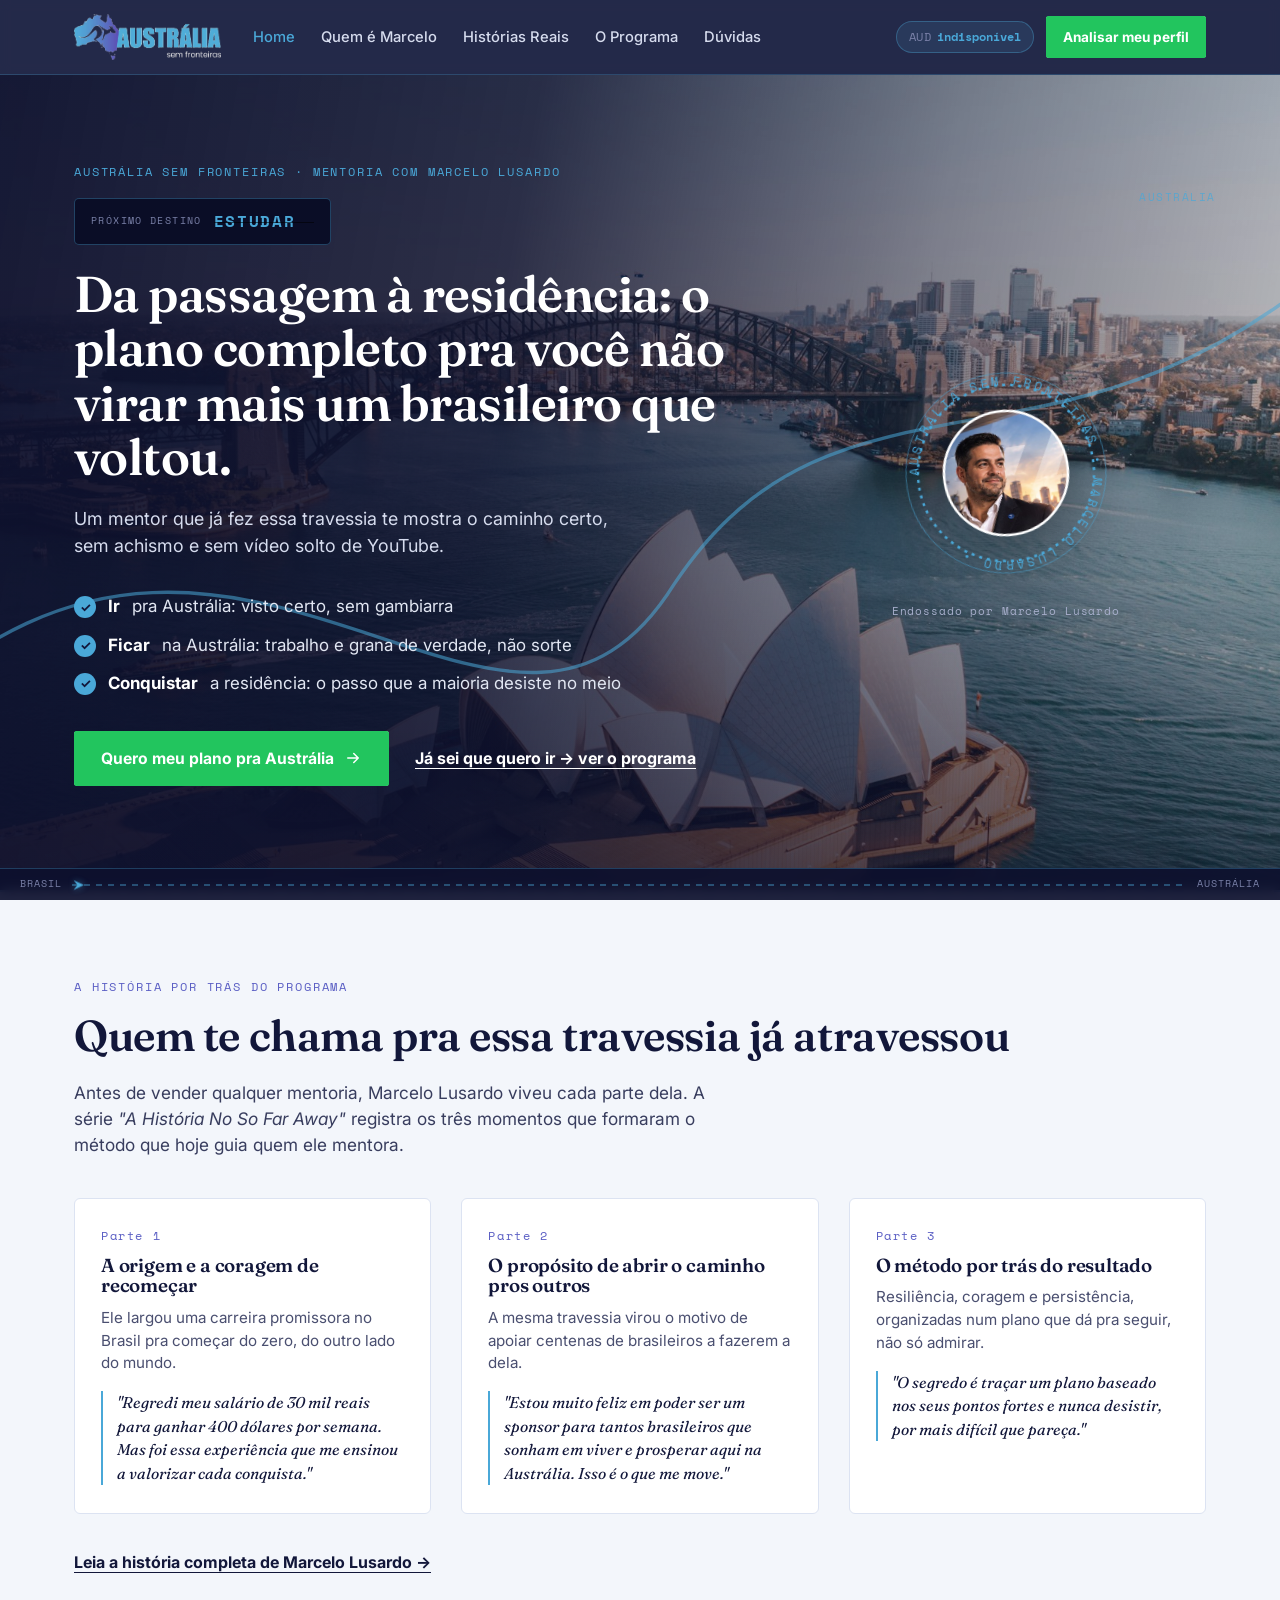
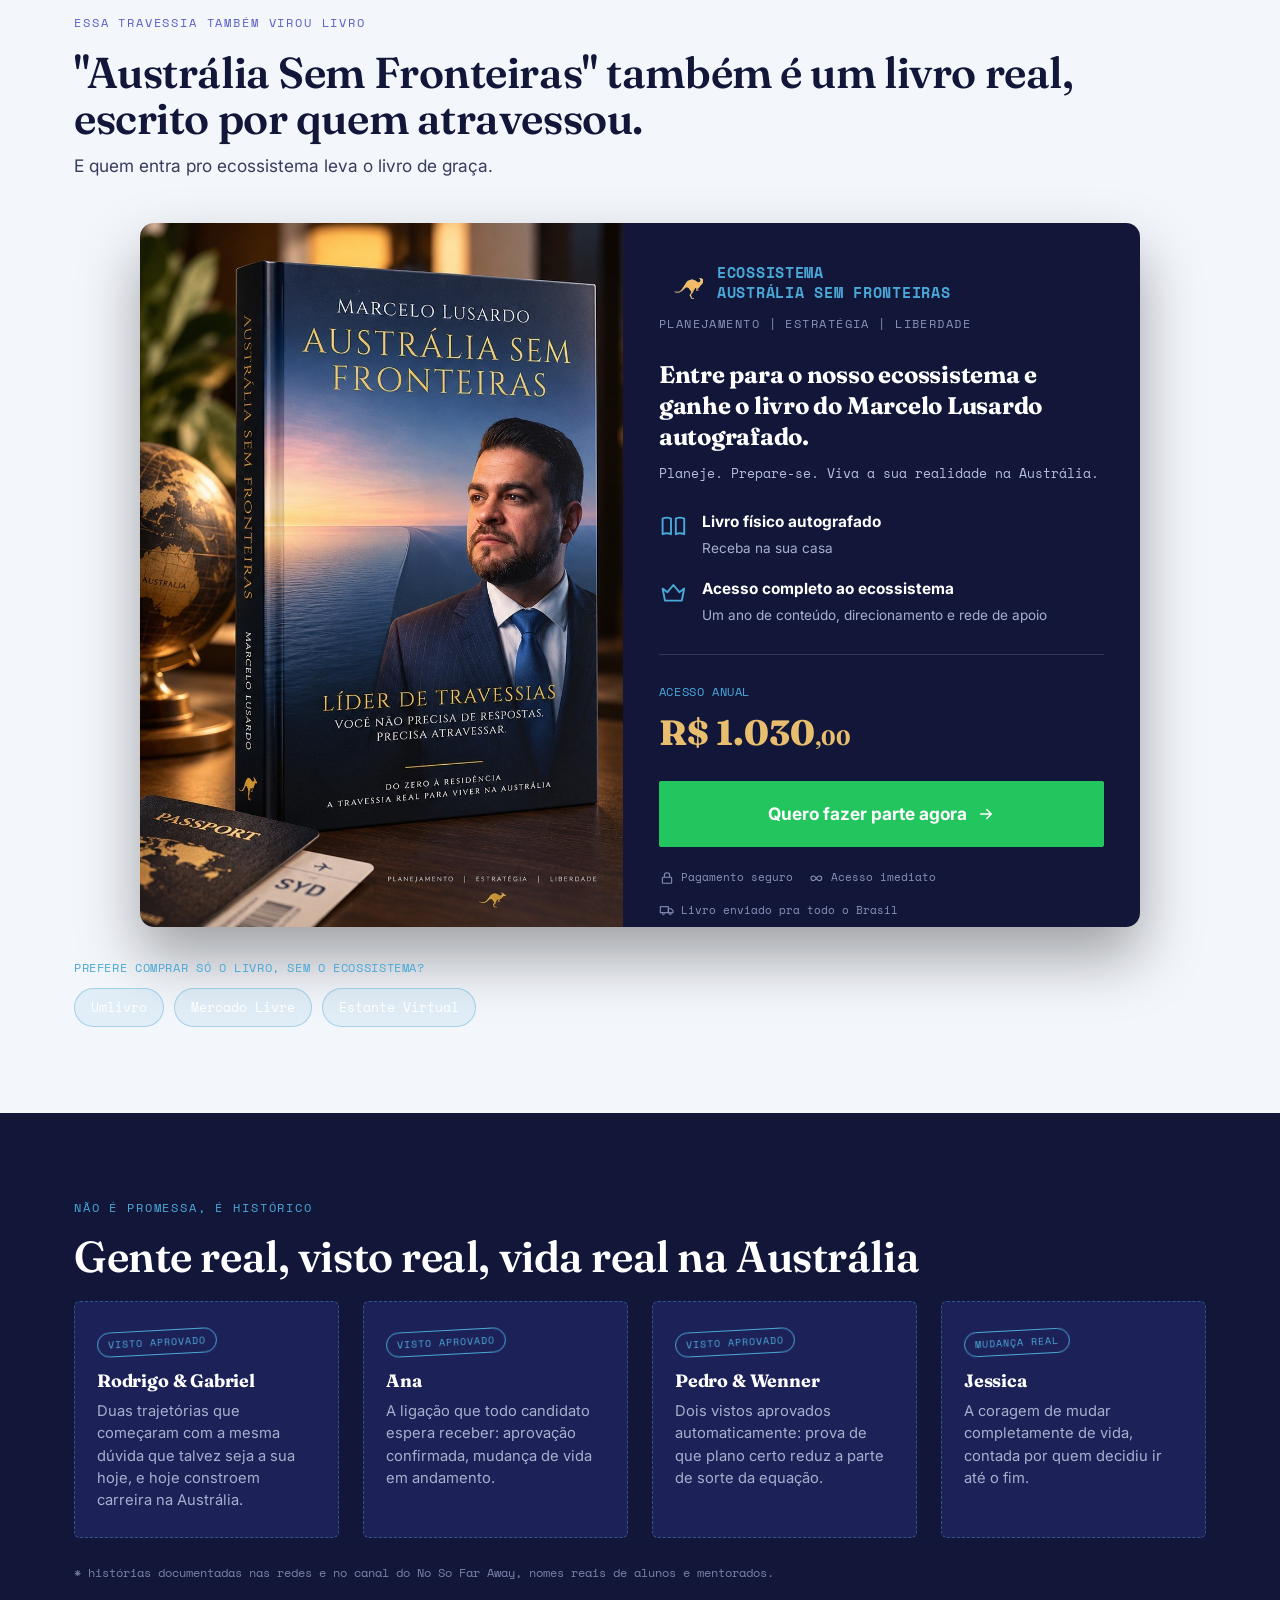
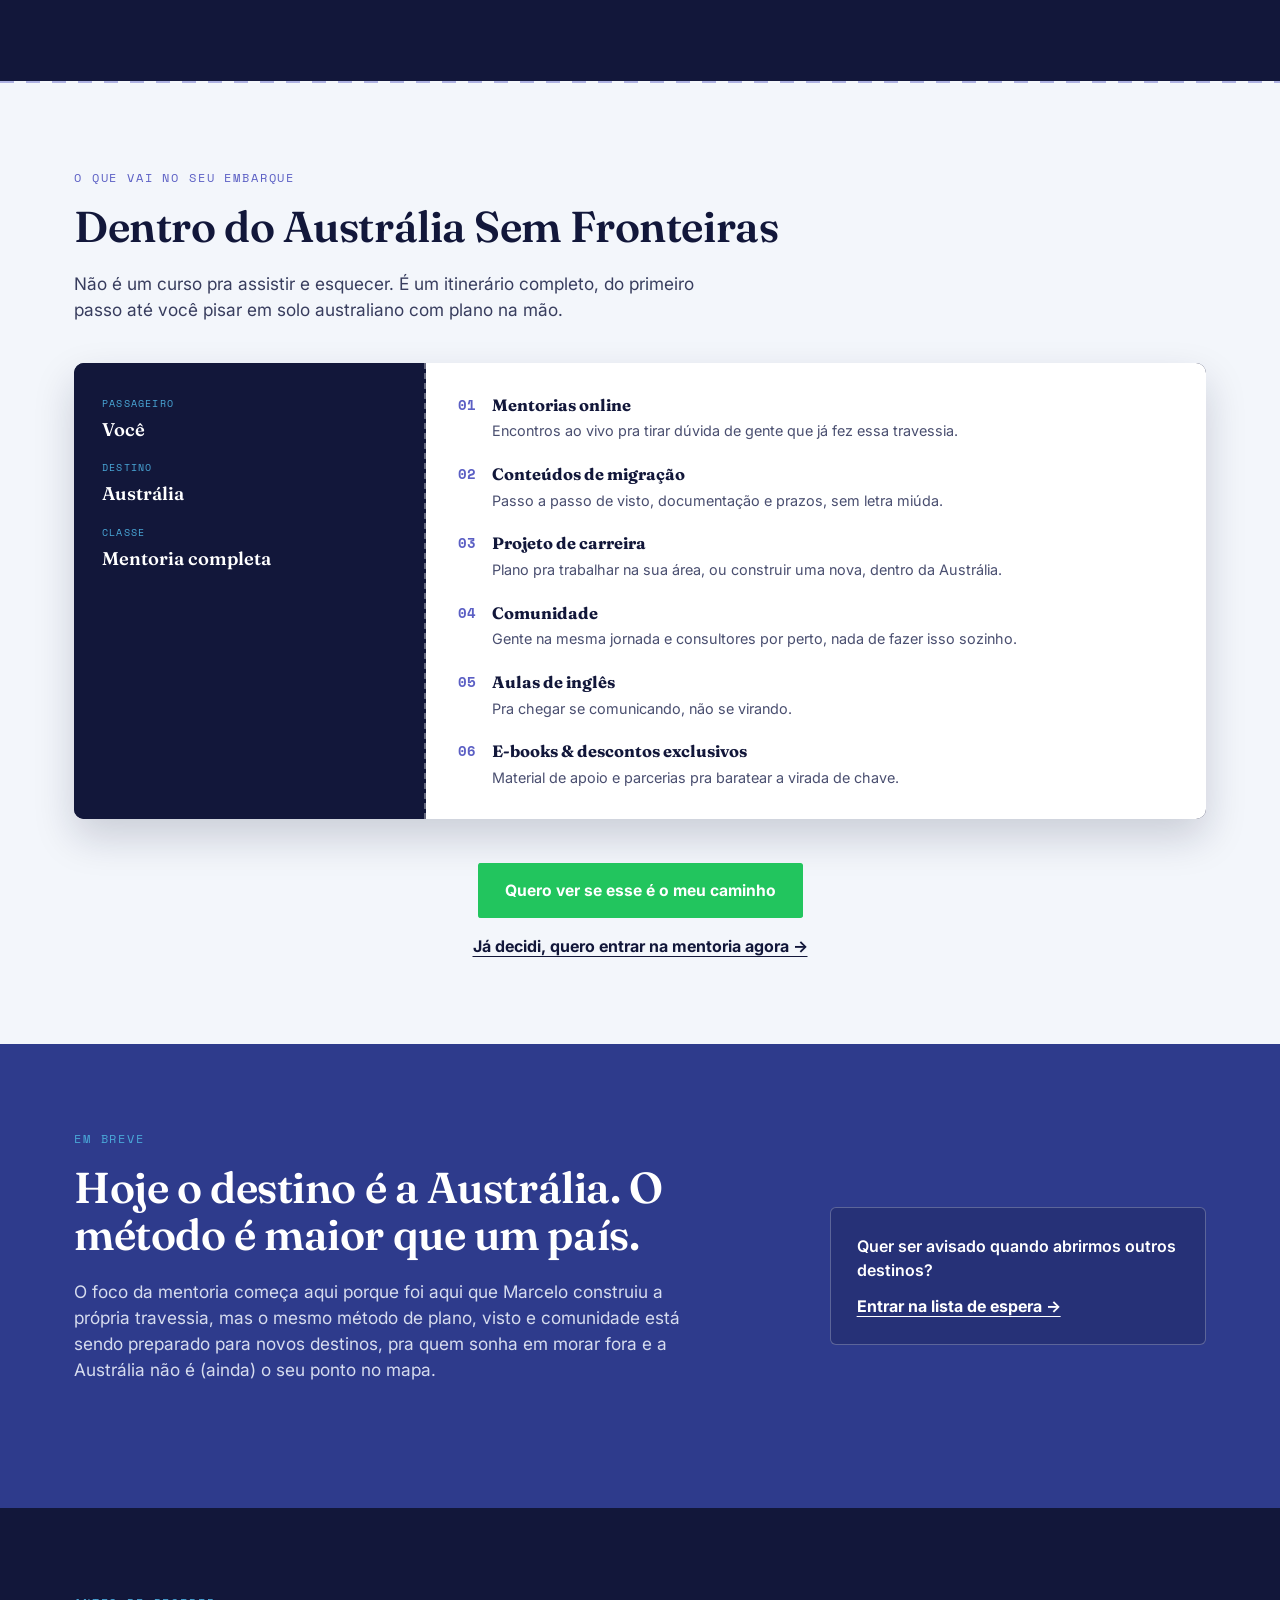
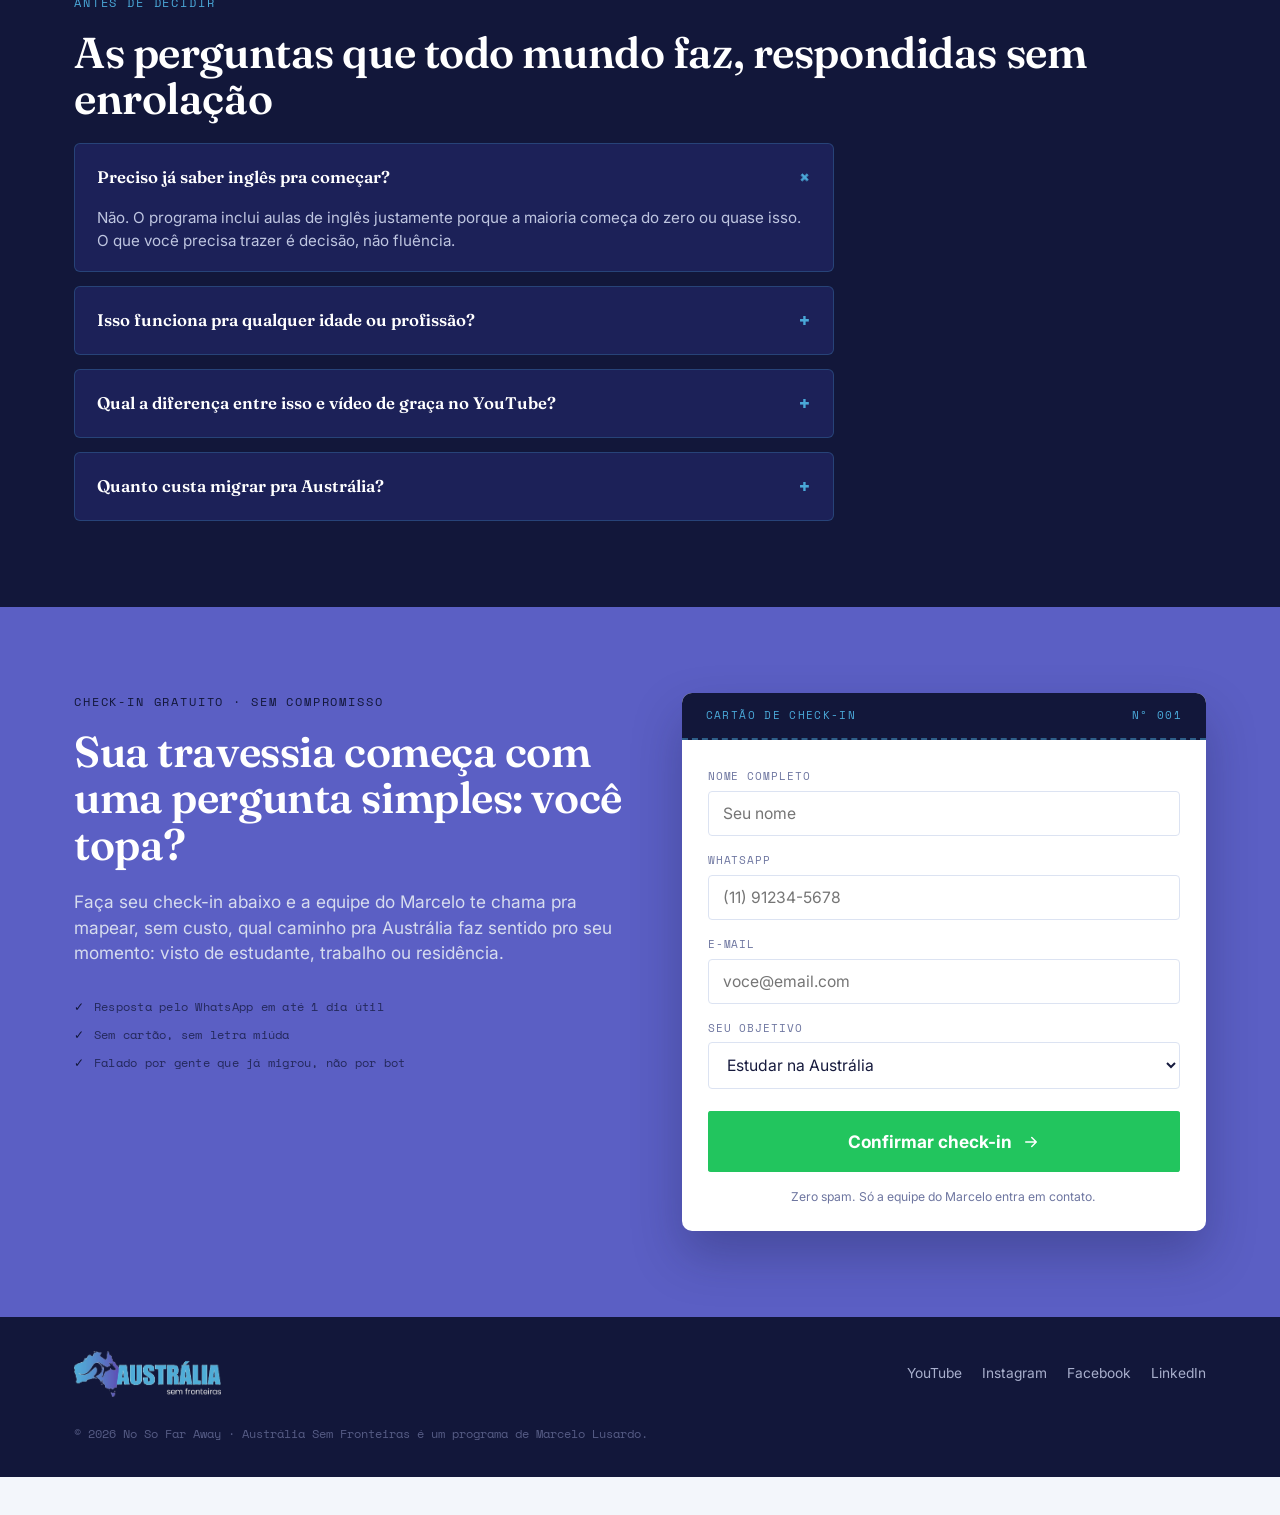
==== index.html @ 0a9800ff "Livro: mesmo card de oferta no site, preço em dourado nos dois - index.html: substitui o card compac" ====
<!DOCTYPE html>
<html lang="pt-BR">
<head>
<meta charset="UTF-8">
<meta name="viewport" content="width=device-width, initial-scale=1.0">
<title>Austrália Sem Fronteiras: Mentoria de Intercâmbio e Migração | No So Far Away</title>
<meta name="description" content="Marcelo Lusardo te leva da dúvida ao visto aprovado: mentoria, comunidade e plano real pra estudar, trabalhar e viver na Austrália.">
<link rel="preconnect" href="https://fonts.googleapis.com">
<link rel="preconnect" href="https://fonts.gstatic.com" crossorigin>
<link href="https://fonts.googleapis.com/css2?family=Fraunces:ital,opsz,wght@0,9..144,400;0,9..144,500;0,9..144,600;0,9..144,700;1,9..144,500&family=Inter:wght@400;500;600;700;800&family=Space+Mono:wght@400;700&display=swap" rel="stylesheet">
<link rel="stylesheet" href="assets/css/style.css">
</head>
<body>

<!-- Sprite de ícones (linha, desenhados em código) usados na dobra do
     livro — mesmos símbolos definidos na LP. -->
<svg style="display:none" aria-hidden="true">
  <defs>
    <symbol id="ic-book" viewBox="0 0 24 24">
      <path d="M3 5.5c2.2-1 5-1 7 0v13c-2-1-4.8-1-7 0z" fill="none" stroke="currentColor" stroke-width="1.6" stroke-linejoin="round"/>
      <path d="M21 5.5c-2.2-1-5-1-7 0v13c2-1 4.8-1 7 0z" fill="none" stroke="currentColor" stroke-width="1.6" stroke-linejoin="round"/>
    </symbol>
    <symbol id="ic-crown" viewBox="0 0 24 24">
      <path d="M3 8l4 3 5-6 5 6 4-3-2 10H5z" fill="none" stroke="currentColor" stroke-width="1.6" stroke-linejoin="round"/>
    </symbol>
    <symbol id="ic-lock" viewBox="0 0 24 24">
      <rect x="5" y="11" width="14" height="9" rx="1.5" fill="none" stroke="currentColor" stroke-width="1.6"/>
      <path d="M8 11V8a4 4 0 0 1 8 0v3" fill="none" stroke="currentColor" stroke-width="1.6"/>
    </symbol>
    <symbol id="ic-infinity" viewBox="0 0 24 24">
      <path d="M6.5 9a3.5 3.5 0 1 0 0 7c1.6 0 2.6-1 3.6-2.4l1.8-2.2c1-1.4 2-2.4 3.6-2.4a3.5 3.5 0 1 1 0 7c-1.6 0-2.6-1-3.6-2.4l-1.8-2.2C9.1 10 8.1 9 6.5 9z" fill="none" stroke="currentColor" stroke-width="1.6" stroke-linecap="round" stroke-linejoin="round"/>
    </symbol>
    <symbol id="ic-truck" viewBox="0 0 24 24">
      <rect x="2" y="7" width="12" height="9" fill="none" stroke="currentColor" stroke-width="1.6"/>
      <path d="M14 10h4l3 3v3h-7z" fill="none" stroke="currentColor" stroke-width="1.6" stroke-linejoin="round"/>
      <circle cx="6.5" cy="17.5" r="1.6" fill="none" stroke="currentColor" stroke-width="1.4"/>
      <circle cx="17" cy="17.5" r="1.6" fill="none" stroke="currentColor" stroke-width="1.4"/>
    </symbol>
  </defs>
</svg>

<!-- ======================= HEADER ======================= -->
<header class="site-header" id="site-header">
  <div class="wrap header-inner">
    <a href="#top" class="brand">
      <img src="assets/img/logo-australia-sem-fronteiras.png" alt="Austrália Sem Fronteiras" class="brand-logo">
    </a>

    <nav class="main-nav" id="main-nav" aria-label="Navegação principal">
      <a href="index.html" aria-current="page">Home</a>
      <a href="marcelo-lusardo.html">Quem é Marcelo</a>
      <a href="#provas">Histórias Reais</a>
      <a href="#programa">O Programa</a>
      <a href="#duvidas">Dúvidas</a>
    </nav>

    <div class="header-actions">
      <span class="fx-badge">
        <span class="fx-badge__label">AUD</span>
        <strong data-fx-value>—</strong>
      </span>

      <a href="#analise" class="btn btn-ticket btn-small header-cta">
        <span>Analisar meu perfil</span>
      </a>
    </div>

    <button class="nav-toggle" id="nav-toggle" aria-expanded="false" aria-controls="main-nav" aria-label="Abrir menu">
      <span></span><span></span><span></span>
    </button>
  </div>
</header>

<main id="top">

<!-- ======================= HERO ======================= -->
<section class="hero">
  <div class="hero-flightpath" aria-hidden="true">
    <svg viewBox="0 0 1000 480" preserveAspectRatio="xMidYMax slice">
      <path id="flight-route" d="M60,380 C 260,180 420,460 520,300 C 620,150 760,260 930,90"
            fill="none" stroke="#4AA8D8" stroke-width="2" stroke-dasharray="6 10" opacity=".55"/>
      <circle cx="60" cy="380" r="4.5" fill="#4AA8D8"/>
      <circle cx="930" cy="90" r="4.5" fill="#4AA8D8"/>
      <g id="hero-plane" transform="translate(60,380) rotate(-35)">
        <path d="M0,-7 L14,0 L0,7 L3,0 Z" fill="#FFFFFF"/>
      </g>
    </svg>
    <span class="route-label route-label--from">BRASIL</span>
    <span class="route-label route-label--to">AUSTRÁLIA</span>
  </div>

  <div class="wrap hero-grid">
    <div class="hero-copy">
      <p class="eyebrow">Austrália Sem Fronteiras · mentoria com Marcelo Lusardo</p>

      <div class="board" aria-hidden="true">
        <span class="board__label">PRÓXIMO DESTINO</span>
        <span class="board__word-wrap"><span class="board__word" id="board-word">ESTUDAR</span></span>
      </div>

      <h1 class="hero-title">
        Da passagem à residência: o plano completo pra você não virar mais um brasileiro que voltou.
      </h1>
      <p class="hero-sub">
        Um mentor que já fez essa travessia te mostra o caminho certo, sem achismo e sem vídeo solto de YouTube.
      </p>

      <ul class="promise-list">
        <li><span class="promise-check">✓</span><strong>Ir</strong> pra Austrália: visto certo, sem gambiarra</li>
        <li><span class="promise-check">✓</span><strong>Ficar</strong> na Austrália: trabalho e grana de verdade, não sorte</li>
        <li><span class="promise-check">✓</span><strong>Conquistar</strong> a residência: o passo que a maioria desiste no meio</li>
      </ul>

      <div class="hero-actions">
        <a href="#analise" class="btn btn-ticket">
          <span>Quero meu plano pra Austrália</span>
          <svg viewBox="0 0 24 24" width="18" height="18" aria-hidden="true"><path d="M5 12h14M13 6l6 6-6 6" fill="none" stroke="currentColor" stroke-width="2" stroke-linecap="round" stroke-linejoin="round"/></svg>
        </a>
        <a href="#programa" class="link-inline">Já sei que quero ir → ver o programa</a>
      </div>
    </div>

    <figure class="hero-stamp" aria-hidden="true">
      <svg viewBox="0 0 220 220" width="220" height="220">
        <defs>
          <path id="stampCirclePath" d="M110,110 m-88,0 a88,88 0 1,1 176,0 a88,88 0 1,1 -176,0"/>
          <clipPath id="marceloClip"><circle cx="110" cy="110" r="62"/></clipPath>
        </defs>
        <circle cx="110" cy="110" r="100" fill="none" stroke="#4AA8D8" stroke-width="1" opacity=".5"/>
        <circle cx="110" cy="110" r="88" fill="none" stroke="#4AA8D8" stroke-width="2.5" stroke-dasharray="3 5"/>
        <text font-family="'Space Mono', monospace" font-size="12.4" letter-spacing="3.5" fill="#4AA8D8">
          <textPath href="#stampCirclePath" startOffset="2%">AUSTRÁLIA SEM FRONTEIRAS • MARCELO LUSARDO •</textPath>
        </text>
        <image href="assets/img/marcelo-sydney-seal.jpg" x="48" y="48" width="124" height="124"
               clip-path="url(#marceloClip)" preserveAspectRatio="xMidYMid slice"/>
        <circle cx="110" cy="110" r="62" fill="none" stroke="#FFFFFF" stroke-width="2.5"/>
      </svg>
      <figcaption class="hero-stamp__caption">Endossado por Marcelo Lusardo</figcaption>
    </figure>
  </div>
</section>

<!-- ticket divider -->
<div class="ticket-divider" aria-hidden="true"><span></span><span></span><span></span><span></span><span></span><span></span><span></span><span></span><span></span><span></span><span></span><span></span><span></span><span></span><span></span><span></span><span></span><span></span></div>

<!-- ======================= ORIGEM / AUTORIDADE ======================= -->
<section class="section section--paper" id="origem">
  <div class="wrap">
    <p class="eyebrow eyebrow--dark">A história por trás do programa</p>
    <h2 class="section-title">Quem te chama pra essa travessia já atravessou</h2>
    <p class="section-lead">Antes de vender qualquer mentoria, Marcelo Lusardo viveu cada parte dela. A série <cite>"A História No So Far Away"</cite> registra os três momentos que formaram o método que hoje guia quem ele mentora.</p>

    <div class="origin-grid">
      <article class="origin-card">
        <span class="origin-num">Parte 1</span>
        <h3>A origem e a coragem de recomeçar</h3>
        <p>Ele largou uma carreira promissora no Brasil pra começar do zero, do outro lado do mundo.</p>
        <blockquote>"Regredi meu salário de 30 mil reais para ganhar 400 dólares por semana. Mas foi essa experiência que me ensinou a valorizar cada conquista."</blockquote>
      </article>
      <article class="origin-card">
        <span class="origin-num">Parte 2</span>
        <h3>O propósito de abrir o caminho pros outros</h3>
        <p>A mesma travessia virou o motivo de apoiar centenas de brasileiros a fazerem a dela.</p>
        <blockquote>"Estou muito feliz em poder ser um sponsor para tantos brasileiros que sonham em viver e prosperar aqui na Austrália. Isso é o que me move."</blockquote>
      </article>
      <article class="origin-card">
        <span class="origin-num">Parte 3</span>
        <h3>O método por trás do resultado</h3>
        <p>Resiliência, coragem e persistência, organizadas num plano que dá pra seguir, não só admirar.</p>
        <blockquote>"O segredo é traçar um plano baseado nos seus pontos fortes e nunca desistir, por mais difícil que pareça."</blockquote>
      </article>
    </div>

    <p class="origin-more"><a href="marcelo-lusardo.html" class="link-inline">Leia a história completa de Marcelo Lusardo →</a></p>

    <!-- NOTA: recriado em HTML/CSS real (era um banner-imagem inteiro
         antes) — texto estático em imagem não é lido/indexado pelo
         Google, e a imagem também não era de fato responsive. Mesmo
         card de oferta usado na LP (dizeres, preço e botões idênticos
         à arte de referência), reaproveitando os componentes .lp-book-*
         compartilhados em style.css. -->
    <p class="eyebrow eyebrow--dark origin-book-eyebrow">Essa travessia também virou livro</p>
    <h3 class="section-title origin-book-title">"Austrália Sem Fronteiras" também é um livro real, escrito por quem atravessou.</h3>
    <p class="section-lead origin-book-lead">E quem entra pro ecossistema leva o livro de graça.</p>

    <div class="lp-book-offer">
      <figure class="lp-book-offer__photo">
        <img src="assets/img/livro-foto.jpg" alt="Livro Austrália Sem Fronteiras: Do Zero à Residência, de Marcelo Lusardo, ao lado de globo e passaporte">
      </figure>
      <div class="lp-book-offer__panel">
        <div class="lp-book-offer__brand">
          <img src="assets/img/kangaroo-icon.png" alt="" class="lp-book-offer__brand-icon">
          <span>Ecossistema<br>Austrália Sem Fronteiras</span>
        </div>
        <p class="lp-book-offer__tagline">Planejamento | Estratégia | Liberdade</p>
        <h3 class="lp-book-offer__title">Entre para o nosso ecossistema e ganhe o livro do Marcelo Lusardo autografado.</h3>
        <p class="lp-book-offer__sub">Planeje. Prepare-se. Viva a sua realidade na Austrália.</p>

        <div class="lp-book-offer__features">
          <div>
            <svg class="lp-icon" aria-hidden="true"><use href="#ic-book"/></svg>
            <div><strong>Livro físico autografado</strong><span>Receba na sua casa</span></div>
          </div>
          <div>
            <svg class="lp-icon" aria-hidden="true"><use href="#ic-crown"/></svg>
            <div><strong>Acesso completo ao ecossistema</strong><span>Um ano de conteúdo, direcionamento e rede de apoio</span></div>
          </div>
        </div>

        <p class="lp-book-offer__price-label">Acesso anual</p>
        <p class="lp-book-offer__price">R$ 1.030<span>,00</span></p>

        <a href="https://pay.hotmart.com/Y94773826I?checkoutMode=10&amp;bid=1777007463025" class="btn btn-ticket btn-large" target="_blank" rel="noopener">
          <span>Quero fazer parte agora</span>
          <svg viewBox="0 0 24 24" width="18" height="18" aria-hidden="true"><path d="M5 12h14M13 6l6 6-6 6" fill="none" stroke="currentColor" stroke-width="2" stroke-linecap="round" stroke-linejoin="round"/></svg>
        </a>

        <div class="lp-book-offer__trust">
          <span><svg class="lp-icon" aria-hidden="true"><use href="#ic-lock"/></svg>Pagamento seguro</span>
          <span><svg class="lp-icon" aria-hidden="true"><use href="#ic-infinity"/></svg>Acesso imediato</span>
          <span><svg class="lp-icon" aria-hidden="true"><use href="#ic-truck"/></svg>Livro enviado pra todo o Brasil</span>
        </div>
      </div>
    </div>

    <p class="lp-book-cta-label origin-book-cta-label">Prefere comprar só o livro, sem o ecossistema?</p>
    <div class="lp-book-links origin-book-links">
      <a href="https://loja.umlivro.com.br/australia-sem-fronteiras--do-zero-a-residencia---a-travessia-real-para-viver-na-australia-8503483/p" class="lp-book-link" target="_blank" rel="noopener">Umlivro</a>
      <a href="https://www.mercadolivre.com.br/australia-sem-fronteiras-do-zero-a-residencia--a-travessia-real-para-viver-na-australia/up/MLBU4930825072" class="lp-book-link" target="_blank" rel="noopener">Mercado Livre</a>
      <a href="https://www.estantevirtual.com.br/livro/australia-sem-fronteiras-do-zero-a-residencia-a-travessia-real-para-viver-na-australia-S7U-2175-000" class="lp-book-link" target="_blank" rel="noopener">Estante Virtual</a>
    </div>
  </div>
</section>

<!-- ======================= PROVAS / HISTÓRIAS REAIS ======================= -->
<section class="section section--ink" id="provas">
  <div class="wrap">
    <p class="eyebrow">Não é promessa, é histórico</p>
    <h2 class="section-title section-title--light">Gente real, visto real, vida real na Austrália</h2>

    <div class="stamp-grid">
      <article class="stamp-card">
        <span class="stamp-tag">VISTO APROVADO</span>
        <h3>Rodrigo &amp; Gabriel</h3>
        <p>Duas trajetórias que começaram com a mesma dúvida que talvez seja a sua hoje, e hoje constroem carreira na Austrália.</p>
      </article>
      <article class="stamp-card">
        <span class="stamp-tag">VISTO APROVADO</span>
        <h3>Ana</h3>
        <p>A ligação que todo candidato espera receber: aprovação confirmada, mudança de vida em andamento.</p>
      </article>
      <article class="stamp-card">
        <span class="stamp-tag">VISTO APROVADO</span>
        <h3>Pedro &amp; Wenner</h3>
        <p>Dois vistos aprovados automaticamente: prova de que plano certo reduz a parte de sorte da equação.</p>
      </article>
      <article class="stamp-card">
        <span class="stamp-tag">MUDANÇA REAL</span>
        <h3>Jessica</h3>
        <p>A coragem de mudar completamente de vida, contada por quem decidiu ir até o fim.</p>
      </article>
    </div>
    <p class="stamp-note">* histórias documentadas nas redes e no canal do No So Far Away, nomes reais de alunos e mentorados.</p>
  </div>
</section>

<!-- ticket divider -->
<div class="ticket-divider ticket-divider--paper" aria-hidden="true"><span></span><span></span><span></span><span></span><span></span><span></span><span></span><span></span><span></span><span></span><span></span><span></span><span></span><span></span><span></span><span></span><span></span><span></span></div>

<!-- ======================= PROGRAMA (itinerário) ======================= -->
<section class="section section--paper" id="programa">
  <div class="wrap">
    <p class="eyebrow eyebrow--dark">O que vai no seu embarque</p>
    <h2 class="section-title">Dentro do Austrália Sem Fronteiras</h2>
    <p class="section-lead">Não é um curso pra assistir e esquecer. É um itinerário completo, do primeiro passo até você pisar em solo australiano com plano na mão.</p>

    <div class="boarding-pass">
      <div class="boarding-pass__stub">
        <span class="bp-label">PASSAGEIRO</span>
        <strong class="bp-value">Você</strong>
        <span class="bp-label">DESTINO</span>
        <strong class="bp-value">Austrália</strong>
        <span class="bp-label">CLASSE</span>
        <strong class="bp-value">Mentoria completa</strong>
      </div>
      <div class="boarding-pass__perf" aria-hidden="true"></div>
      <ul class="boarding-pass__items">
        <li><span class="bp-code">01</span><div><strong>Mentorias online</strong><p>Encontros ao vivo pra tirar dúvida de gente que já fez essa travessia.</p></div></li>
        <li><span class="bp-code">02</span><div><strong>Conteúdos de migração</strong><p>Passo a passo de visto, documentação e prazos, sem letra miúda.</p></div></li>
        <li><span class="bp-code">03</span><div><strong>Projeto de carreira</strong><p>Plano pra trabalhar na sua área, ou construir uma nova, dentro da Austrália.</p></div></li>
        <li><span class="bp-code">04</span><div><strong>Comunidade</strong><p>Gente na mesma jornada e consultores por perto, nada de fazer isso sozinho.</p></div></li>
        <li><span class="bp-code">05</span><div><strong>Aulas de inglês</strong><p>Pra chegar se comunicando, não se virando.</p></div></li>
        <li><span class="bp-code">06</span><div><strong>E-books &amp; descontos exclusivos</strong><p>Material de apoio e parcerias pra baratear a virada de chave.</p></div></li>
      </ul>
    </div>

    <div class="programa-cta">
      <a href="#analise" class="btn btn-ticket">
        <span>Quero ver se esse é o meu caminho</span>
      </a>
      <a href="https://pay.hotmart.com/Y94773826I?checkoutMode=10&amp;bid=1777007463025" class="link-inline" target="_blank" rel="noopener">Já decidi, quero entrar na mentoria agora →</a>
    </div>
  </div>
</section>

<!-- ======================= ALÉM DA AUSTRÁLIA ======================= -->
<section class="section section--eucalyptus">
  <div class="wrap beyond-grid">
    <div>
      <p class="eyebrow">Em breve</p>
      <h2 class="section-title section-title--light">Hoje o destino é a Austrália. O método é maior que um país.</h2>
      <p class="section-lead section-lead--light">O foco da mentoria começa aqui porque foi aqui que Marcelo construiu a própria travessia, mas o mesmo método de plano, visto e comunidade está sendo preparado para novos destinos, pra quem sonha em morar fora e a Austrália não é (ainda) o seu ponto no mapa.</p>
    </div>
    <div class="beyond-note">
      <p>Quer ser avisado quando abrirmos outros destinos?</p>
      <a href="#analise" class="link-inline link-inline--light">Entrar na lista de espera →</a>
    </div>
  </div>
</section>

<!-- ======================= FAQ ======================= -->
<section class="section section--ink" id="duvidas">
  <div class="wrap">
    <p class="eyebrow">Antes de decidir</p>
    <h2 class="section-title section-title--light">As perguntas que todo mundo faz, respondidas sem enrolação</h2>

    <div class="faq-list">
      <details class="faq-item" open>
        <summary>Preciso já saber inglês pra começar?</summary>
        <p>Não. O programa inclui aulas de inglês justamente porque a maioria começa do zero ou quase isso. O que você precisa trazer é decisão, não fluência.</p>
      </details>
      <details class="faq-item">
        <summary>Isso funciona pra qualquer idade ou profissão?</summary>
        <p>O caminho muda de pessoa pra pessoa. Por isso a mentoria começa com uma análise de perfil, não com uma fórmula genérica pra todo mundo.</p>
      </details>
      <details class="faq-item">
        <summary>Qual a diferença entre isso e vídeo de graça no YouTube?</summary>
        <p>Vídeo te dá informação solta. Aqui você tem plano, prazo, gente pra tirar dúvida ao vivo e uma comunidade que já está do outro lado. É a diferença entre saber que dá pra nadar e ter alguém do seu lado na travessia.</p>
      </details>
      <details class="faq-item">
        <summary>Quanto custa migrar pra Austrália?</summary>
        <p>Varia com o visto e o objetivo (estudo, trabalho ou residência). É exatamente isso que a análise de perfil gratuita mapeia pro seu caso, antes de qualquer decisão.</p>
      </details>
    </div>
  </div>
</section>

<!-- ======================= CTA FINAL ======================= -->
<!-- NOTA PRA MIGRAÇÃO WORDPRESS: formulário é só front-end nesta fase de protótipo
     (mostra estado de sucesso via JS, mas não envia dado nenhum de verdade).
     Precisa ser conectado a e-mail/CRM real na hora do tema WP, igual ao Hanaoka. -->
<section class="section section--rust" id="analise">
  <div class="wrap analise-grid">
    <div class="analise-copy">
      <p class="eyebrow eyebrow--onrust">Check-in gratuito · sem compromisso</p>
      <h2 class="section-title section-title--light">Sua travessia começa com uma pergunta simples: você topa?</h2>
      <p class="section-lead section-lead--light">Faça seu check-in abaixo e a equipe do Marcelo te chama pra mapear, sem custo, qual caminho pra Austrália faz sentido pro seu momento: visto de estudante, trabalho ou residência.</p>
      <ul class="hero-trust hero-trust--onrust">
        <li>Resposta pelo WhatsApp em até 1 dia útil</li>
        <li>Sem cartão, sem letra miúda</li>
        <li>Falado por gente que já migrou, não por bot</li>
      </ul>
    </div>

    <form class="checkin-card" id="lead-form" novalidate>
      <div class="checkin-card__header">
        <span>CARTÃO DE CHECK-IN</span>
        <span>Nº 001</span>
      </div>

      <div class="checkin-card__body">
        <label>Nome completo
          <input required name="nome" type="text" placeholder="Seu nome" autocomplete="name">
        </label>
        <label>WhatsApp
          <input required name="whatsapp" type="tel" placeholder="(11) 91234-5678" autocomplete="tel">
        </label>
        <label>E-mail
          <input required name="email" type="email" placeholder="voce@email.com" autocomplete="email">
        </label>
        <label>Seu objetivo
          <select name="objetivo">
            <option>Estudar na Austrália</option>
            <option>Trabalhar na Austrália</option>
            <option>Morar / residência permanente</option>
            <option>Ainda não sei, quero entender as opções</option>
          </select>
        </label>

        <button type="submit" class="btn btn-ticket btn-large checkin-submit">
          <span>Confirmar check-in</span>
          <svg viewBox="0 0 24 24" width="18" height="18" aria-hidden="true"><path d="M5 12h14M13 6l6 6-6 6" fill="none" stroke="currentColor" stroke-width="2" stroke-linecap="round" stroke-linejoin="round"/></svg>
        </button>
        <p class="checkin-note">Zero spam. Só a equipe do Marcelo entra em contato.</p>
      </div>

      <div class="checkin-card__success" hidden>
        <svg viewBox="0 0 48 48" width="44" height="44" aria-hidden="true"><circle cx="24" cy="24" r="22" fill="none" stroke="currentColor" stroke-width="2"/><path d="M14 24l7 7 13-14" fill="none" stroke="currentColor" stroke-width="2.5" stroke-linecap="round" stroke-linejoin="round"/></svg>
        <strong>Check-in confirmado!</strong>
        <p>Em breve alguém do time chama você no WhatsApp pra mapear sua travessia.</p>
      </div>
    </form>
  </div>
</section>

</main>

<!-- ======================= FOOTER ======================= -->
<footer class="site-footer">
  <div class="wrap footer-inner">
    <a href="#top" class="brand brand--footer">
      <img src="assets/img/logo-australia-sem-fronteiras.png" alt="Austrália Sem Fronteiras" class="brand-logo">
    </a>

    <nav class="footer-nav" aria-label="Redes sociais">
      <a href="https://www.youtube.com/@nsfa_br" target="_blank" rel="noopener">YouTube</a>
      <a href="http://instagram.com/nsfa_br" target="_blank" rel="noopener">Instagram</a>
      <a href="https://facebook.com/nsfabr" target="_blank" rel="noopener">Facebook</a>
      <a href="http://linkedin.com/company/nsfabr" target="_blank" rel="noopener">LinkedIn</a>
    </nav>

    <p class="footer-note">© <span id="year"></span> No So Far Away · Austrália Sem Fronteiras é um programa de Marcelo Lusardo.</p>
  </div>
</footer>

<!-- ======================= RASTREADOR DE VOO (scroll progress) ======================= -->
<div class="flight-tracker" aria-hidden="true">
  <span class="flight-tracker__label">BRASIL</span>
  <div class="flight-tracker__track">
    <div class="flight-tracker__plane" id="flight-tracker-plane">
      <svg viewBox="0 0 24 24" width="13" height="13"><path d="M2 12l19-9-7 9 7 9z" fill="currentColor"/></svg>
    </div>
  </div>
  <span class="flight-tracker__label">AUSTRÁLIA</span>
</div>

<script src="assets/js/main.js"></script>
</body>
</html>
---- assets/css/style.css ----
/* =============================================================
   No So Far Away — Austrália Sem Fronteiras
   Design language: "documento de viagem" — passaporte / carimbo
   de visto / cartão de embarque — na identidade oficial do logo
   Austrália Sem Fronteiras (azul -> índigo, extraída pixel a pixel
   de assets/img/logo-australia-sem-fronteiras.png).
   Nomes de variável antigos (--gold/--rust/--eucalyptus) foram
   mantidos por baixo do capô só onde a troca de nome não valia o
   risco; o que importa é o valor: tudo hoje vive na família
   azul/índigo do logo, sem cor fora dela.
   ============================================================= */

:root{
  --ink:        #12173A;
  --ink-soft:   #1C2158;
  --paper:      #F3F6FB;
  --paper-dim:  #E3EAF6;
  --rust:       #5B5FC4;
  --rust-dark:  #484CA6;
  --gold:       #4AA8D8;
  --eucalyptus: #2E3B8C;
  --cream:      #FFFFFF;
  --ink-text:   #171B3E;
  --cta-green:      #22C55E;
  --cta-green-dark: #16A34A;

  --font-display: 'Fraunces', Georgia, serif;
  --font-body: 'Inter', -apple-system, BlinkMacSystemFont, sans-serif;
  --font-mono: 'Space Mono', 'Courier New', monospace;

  --wrap: 1180px;
  --radius: 6px;
}

*,*::before,*::after{ box-sizing:border-box; }
html{ scroll-behavior:smooth; }
@media (prefers-reduced-motion: reduce){
  html{ scroll-behavior:auto; }
  *,*::before,*::after{ animation-duration:0.001ms !important; animation-iteration-count:1 !important; transition-duration:0.001ms !important; scroll-behavior:auto !important; }
}

body{
  margin:0;
  font-family:var(--font-body);
  color:var(--ink-text);
  background:var(--paper);
  -webkit-font-smoothing:antialiased;
  line-height:1.5;
  padding-bottom:38px; /* clears the fixed flight-tracker bar */
  cursor:url("data:image/svg+xml,%3Csvg%20xmlns%3D%22http%3A%2F%2Fwww.w3.org%2F2000%2Fsvg%22%20width%3D%2228%22%20height%3D%2228%22%20viewBox%3D%220%200%2024%2024%22%3E%3Cg%20transform%3D%22rotate(-20%2012%2012)%22%3E%3Cpath%20d%3D%22M2%2021L23%2012L2%203L2%2010L17%2012L2%2014Z%22%20fill%3D%22%234AA8D8%22%20stroke%3D%22%2312173A%22%20stroke-width%3D%221.2%22%20stroke-linejoin%3D%22round%22%2F%3E%3C%2Fg%3E%3C%2Fsvg%3E") 4 4, auto;
}

/* keep a normal pointer affordance on clickable controls */
a, button, .btn, summary, select, [role="button"], input[type="submit"]{
  cursor:pointer;
}

img{ max-width:100%; display:block; }
a{ color:inherit; }
.wrap{ max-width:var(--wrap); margin-inline:auto; padding-inline:24px; }

h1,h2,h3{ font-family:var(--font-display); margin:0; line-height:1.08; letter-spacing:-.01em; }

/* -------------------- eyebrow / labels -------------------- */
.eyebrow{
  font-family:var(--font-mono);
  font-size:.72rem;
  letter-spacing:.16em;
  text-transform:uppercase;
  color:var(--gold);
  margin:0 0 18px;
}
.eyebrow--dark{ color:var(--rust); }
.eyebrow--onrust{ color:var(--ink); }

.section-title{ font-size:clamp(1.9rem, 3.4vw, 2.7rem); font-weight:600; color:var(--ink); margin-bottom:20px; }
.section-title--light{ color:var(--cream); }
.section-lead{ font-size:1.08rem; max-width:640px; color:#383D5E; margin:0 0 40px; }
.section-lead--light{ color:#D6DCEE; }

/* -------------------- buttons / links -------------------- */
.btn{
  display:inline-flex; align-items:center; gap:10px;
  font-family:var(--font-body); font-weight:700; font-size:.98rem;
  padding:15px 26px; border-radius:3px; text-decoration:none;
  transition:transform .18s ease, box-shadow .18s ease;
  white-space:normal; text-align:center;
}
.btn-ticket{
  background:var(--cta-green); color:var(--cream);
  position:relative;
  border:1.5px dashed rgba(255,255,255,.55);
  outline: 6px solid var(--cta-green);
  outline-offset:-6px;
  animation: cta-pulse 2.2s ease-in-out infinite;
}
.btn-ticket:hover{ transform:translateY(-2px); box-shadow:0 10px 24px rgba(34,197,94,.45); background:var(--cta-green-dark); outline-color:var(--cta-green-dark); animation-play-state:paused; }
.btn-small{ padding:10px 16px; font-size:.85rem; }
.btn-large{ padding:19px 34px; font-size:1.08rem; }
.btn-outline{ background:transparent; color:var(--ink); border:1.5px solid var(--cta-green); }
.btn-outline:hover{ background:var(--cta-green); color:var(--cream); }

/* CTA attention pulse — glowing ring that breathes, paused on hover and under reduced motion (see global override above) */
@keyframes cta-pulse{
  0%, 100%{ box-shadow:0 0 0 0 rgba(34,197,94,.55); }
  50%{ box-shadow:0 0 0 10px rgba(34,197,94,0); }
}
.header-actions{ display:flex; align-items:center; gap:12px; margin-left:auto; }

.link-inline{ font-weight:700; text-decoration:underline; text-underline-offset:4px; color:var(--ink); }
.link-inline--light{ color:var(--cream); }

/* -------------------- header -------------------- */
.site-header{
  position:sticky; top:0; z-index:50;
  background:rgba(18,23,58,.92); backdrop-filter:blur(6px);
  border-bottom:1px solid rgba(74,168,216,.25);
}
.header-inner{ display:flex; align-items:center; gap:32px; padding-block:14px; color:var(--cream); }

.brand{ display:flex; align-items:center; text-decoration:none; color:var(--cream); }
.brand-logo{ height:46px; width:auto; display:block; }

.main-nav{ display:flex; gap:26px; font-size:.92rem; font-weight:500; }
.main-nav a{ text-decoration:none; color:#D6DCEE; transition:color .15s ease; }
.main-nav a:hover{ color:var(--gold); }
.main-nav a[aria-current="page"]{ color:var(--gold); }

.nav-toggle{ display:none; flex-direction:column; justify-content:center; gap:5px; width:34px; height:30px; background:none; border:0; cursor:pointer; margin-left:auto; }
.nav-toggle span{ display:block; height:2px; background:var(--cream); border-radius:2px; }

/* -------------------- fx badge (cotação AUD ao vivo, no header) -------------------- */
.fx-badge{
  display:inline-flex; align-items:center; gap:6px;
  background:rgba(74,168,216,.12); border:1px solid rgba(74,168,216,.35); border-radius:20px;
  padding:6px 12px; font-family:var(--font-mono); font-size:.74rem; white-space:nowrap;
}
.fx-badge__label{ color:#7A81A8; letter-spacing:.04em; }
.fx-badge strong{ color:var(--gold); font-weight:700; }

/* -------------------- hero -------------------- */
.hero{
  position:relative; overflow:hidden;
  background:
    linear-gradient(100deg, rgba(14,17,46,.96) 0%, rgba(14,17,46,.86) 38%, rgba(14,17,46,.5) 68%, rgba(14,17,46,.22) 100%),
    linear-gradient(0deg, rgba(14,17,46,.5), transparent 40%),
    url("../img/australia-hero.jpg") center 62% / cover no-repeat;
  padding-block:88px 70px;
  color:var(--cream);
}
.hero-flightpath{ position:absolute; inset:0; z-index:0; pointer-events:none; }
.hero-flightpath svg{ width:100%; height:100%; }
#flight-route{ stroke-dashoffset:1400; stroke-dasharray:1400; animation:drawRoute 2.6s ease-out .3s forwards; }
#hero-plane{ offset-path:path('M60,380 C 260,180 420,460 520,300 C 620,150 760,260 930,90'); animation:flyPlane 2.6s ease-out .3s forwards; opacity:0; }
@keyframes drawRoute{ to{ stroke-dashoffset:0; } }
@keyframes flyPlane{ 0%{ offset-distance:0%; opacity:1; } 96%{ opacity:1; } 100%{ offset-distance:100%; opacity:1; } }
.route-label{ position:absolute; font-family:var(--font-mono); font-size:.68rem; letter-spacing:.14em; color:var(--gold); opacity:.75; }
.route-label--from{ left:6%; bottom:16%; }
.route-label--to{ right:5%; top:14%; }

.hero-grid{ position:relative; z-index:1; display:grid; grid-template-columns:1.35fr .8fr; gap:56px; align-items:center; }
/* boarding board (split-flap) */
.board{
  display:inline-flex; align-items:center; gap:12px;
  background:#0A0D26; border:1px solid rgba(74,168,216,.35); border-radius:5px;
  padding:10px 16px; margin-bottom:22px; perspective:400px;
}
.board__label{ font-family:var(--font-mono); font-size:.62rem; letter-spacing:.14em; color:#7A81A8; white-space:nowrap; }
.board__word-wrap{ display:inline-block; min-width:10ch; overflow:hidden; }
.board__word{
  display:block; font-family:var(--font-mono); font-weight:700; font-size:1.02rem;
  letter-spacing:.1em; color:var(--gold); transform-origin:50% 50%; backface-visibility:hidden;
  position:relative;
}
.board__word::after{ content:''; position:absolute; left:-2px; right:-2px; top:50%; height:1px; background:rgba(0,0,0,.55); }
.board__word.is-flipping{ animation:boardFlip .5s ease; }
@keyframes boardFlip{
  0%{ transform:rotateX(0deg); opacity:1; }
  45%{ transform:rotateX(90deg); opacity:.2; }
  55%{ transform:rotateX(-90deg); opacity:.2; }
  100%{ transform:rotateX(0deg); opacity:1; }
}

.hero-title{ font-size:clamp(2.1rem, 4vw, 3.15rem); font-weight:600; margin-bottom:22px; }
.hero-title em{ font-style:italic; color:var(--gold); }
.hero-sub{ font-size:1.12rem; color:#D6DCEE; max-width:560px; margin-bottom:34px; }
.hero-sub strong{ color:var(--cream); }

.hero-actions{ display:flex; align-items:center; gap:26px; flex-wrap:wrap; margin-bottom:34px; }
.hero-actions .link-inline{ color:var(--cream); }

.hero-trust{ list-style:none; margin:0; padding:0; display:flex; flex-direction:column; gap:9px; font-family:var(--font-mono); font-size:.78rem; letter-spacing:.02em; color:#A8AFCC; }
.hero-trust li{ padding-left:20px; position:relative; }
.hero-trust li::before{ content:'✓'; position:absolute; left:0; color:var(--gold); }

.hero-stamp{ margin:0; justify-self:center; text-align:center; animation:stampIn .5s ease-out .9s backwards; }
@keyframes stampIn{ from{ opacity:0; transform:scale(1.3) rotate(-14deg);} to{ opacity:1; transform:scale(1) rotate(-9deg);} }
.hero-stamp svg{ transform:rotate(-9deg); filter:drop-shadow(0 14px 30px rgba(0,0,0,.35)); }
.hero-stamp__caption{ margin-top:14px; font-family:var(--font-mono); font-size:.68rem; letter-spacing:.08em; color:#A8AFCC; }

/* promise checklist */
.promise-list{ list-style:none; margin:0 0 34px; padding:0; display:flex; flex-direction:column; gap:13px; }
.promise-list li{ display:flex; align-items:flex-start; gap:12px; font-size:1.06rem; color:#E2E7F3; }
.promise-list strong{ color:var(--cream); }
.promise-check{ flex:none; width:22px; height:22px; border-radius:50%; background:var(--gold); color:var(--ink); font-size:.8rem; font-weight:700; display:flex; align-items:center; justify-content:center; margin-top:2px; }

/* -------------------- ticket divider -------------------- */
.ticket-divider{ height:2px; background-image:repeating-linear-gradient(90deg, rgba(74,168,216,.6) 0 14px, transparent 14px 26px); }
.ticket-divider--paper{ background-image:repeating-linear-gradient(90deg, rgba(91,95,196,.45) 0 14px, transparent 14px 26px); }
.ticket-divider span{ display:none; }

/* -------------------- sections -------------------- */
.section{ padding-block:86px; }
.section--paper{ background:var(--paper); }
.section--ink{ background:var(--ink); }
.section--eucalyptus{ background:var(--eucalyptus); }
.section--rust{ background:var(--rust); }

/* origem */
.origin-grid{ display:grid; grid-template-columns:repeat(3,1fr); gap:30px; }
.origin-card{ background:var(--cream); border:1px solid #DCE3F2; border-radius:var(--radius); padding:28px 26px; }
.origin-num{ font-family:var(--font-mono); font-size:.72rem; letter-spacing:.14em; color:var(--rust); display:block; margin-bottom:12px; }
.origin-card h3{ font-size:1.18rem; font-weight:600; color:var(--ink); margin-bottom:10px; }
.origin-card p{ color:#4A4F70; margin:0 0 16px; font-size:.95rem; }
.origin-card blockquote{ margin:0; padding-left:14px; border-left:2.5px solid var(--gold); font-family:var(--font-display); font-style:italic; color:var(--ink); font-size:.98rem; }
.origin-more{ margin:36px 0 0; }

/* padrão de acessibilidade: visível pra leitor de tela, invisível na tela */
.sr-only{
  position:absolute; width:1px; height:1px; padding:0; margin:-1px;
  overflow:hidden; clip:rect(0,0,0,0); white-space:nowrap; border:0;
}

/* livro (compartilhado entre index.html e a LP — por isso mora aqui,
   não no CSS da LP). Título, subtítulo, destaques, preço e botão
   seguem os dizeres exatos da arte de referência que o João mandou. */
.lp-book-meta{ font-family:var(--font-mono); font-size:.78rem; color:#8A90B8; margin:0 0 34px; }
.lp-book-cta-label{ font-family:var(--font-mono); font-size:.78rem; letter-spacing:.05em; text-transform:uppercase; color:var(--gold); margin:32px 0 10px; }
.lp-book-links{ display:flex; flex-wrap:wrap; justify-content:center; gap:10px; }
.lp-book-link{
  display:inline-flex; align-items:center; padding:9px 16px; border-radius:20px;
  border:1px solid rgba(74,168,216,.4); background:rgba(74,168,216,.1);
  color:var(--cream); font-family:var(--font-mono); font-size:.8rem; text-decoration:none;
  transition:background .18s ease, border-color .18s ease;
}
.lp-book-link:hover{ background:rgba(74,168,216,.22); border-color:var(--gold); }
.origin-book-eyebrow{ margin-top:40px; }
.origin-book-title{ margin-bottom:10px; }
.origin-book-lead{ margin-bottom:8px; }
.origin-book-cta-label, .origin-book-links{ text-align:left; justify-content:flex-start; }

/* card da oferta: capa do livro nítida (numa caixa própria, sem
   escurecer) + painel de texto/preço/botão real ao lado. */
.lp-book-offer{
  display:grid; grid-template-columns:.85fr 1fr; max-width:1000px; margin:44px auto 0;
  border-radius:14px; overflow:hidden; box-shadow:0 30px 60px rgba(0,0,0,.35); text-align:left;
}
.lp-book-offer__photo{ margin:0; aspect-ratio:860/1254; }
.lp-book-offer__photo img{ width:100%; height:100%; object-fit:cover; display:block; }
.lp-book-offer__panel{ background:var(--ink); padding:40px 36px; display:flex; flex-direction:column; }
.lp-book-offer__brand{ display:flex; align-items:center; gap:14px; margin-bottom:12px; }
.lp-book-offer__brand-icon{ width:44px; height:auto; flex:none; }
.lp-book-offer__brand span{ font-family:var(--font-mono); font-weight:700; font-size:.92rem; letter-spacing:.05em; text-transform:uppercase; color:var(--gold); line-height:1.35; }
.lp-book-offer__tagline{ font-family:var(--font-mono); font-size:.75rem; letter-spacing:.12em; text-transform:uppercase; color:#8A90B8; margin:0 0 26px; }
.lp-book-offer__title{ font-family:var(--font-display); font-weight:700; font-size:1.5rem; line-height:1.3; color:var(--cream); margin:0 0 12px; }
.lp-book-offer__sub{ font-family:var(--font-mono); font-size:.8rem; color:#B9BEDD; margin:0 0 26px; }
.lp-book-offer__features{ display:flex; flex-direction:column; gap:18px; margin-bottom:28px; padding-bottom:28px; border-bottom:1px solid rgba(255,255,255,.14); }
.lp-book-offer__features > div{ display:flex; align-items:flex-start; gap:14px; }
.lp-book-offer__features .lp-icon{ width:1.8rem; height:1.8rem; color:var(--gold); flex:none; margin-top:2px; }
.lp-book-offer__features strong{ display:block; color:var(--cream); font-size:.96rem; margin-bottom:2px; }
.lp-book-offer__features span{ color:#A8AFCC; font-size:.85rem; }
.lp-book-offer__price-label{ font-family:var(--font-mono); font-size:.75rem; letter-spacing:.05em; color:var(--gold); text-transform:uppercase; margin:0 0 6px; }
.lp-book-offer__price{ font-family:var(--font-display); font-weight:800; font-size:2.2rem; color:#E8BE6E; margin:0 0 22px; }
.lp-book-offer__price span{ font-size:1.3rem; font-weight:700; }
.lp-book-offer__panel .btn{ align-self:stretch; justify-content:center; margin-bottom:22px; }
.lp-book-offer__trust{ display:flex; flex-wrap:wrap; gap:16px; font-family:var(--font-mono); font-size:.68rem; color:#8A90B8; }
.lp-book-offer__trust span{ display:flex; align-items:center; gap:6px; }
.lp-book-offer__trust .lp-icon{ width:1rem; height:1rem; color:#8A90B8; }

/* provas / stamp cards */
.stamp-grid{ display:grid; grid-template-columns:repeat(4,1fr); gap:24px; }
.stamp-card{ background:var(--ink-soft); border:1.5px dashed rgba(74,168,216,.4); border-radius:var(--radius); padding:26px 22px; position:relative; }
.stamp-tag{ display:inline-block; font-family:var(--font-mono); font-size:.64rem; letter-spacing:.1em; color:var(--gold); border:1px solid var(--gold); border-radius:20px; padding:4px 10px; margin-bottom:16px; transform:rotate(-3deg); }
.stamp-card h3{ color:var(--cream); font-size:1.12rem; margin-bottom:10px; }
.stamp-card p{ color:#A8AFCC; font-size:.92rem; margin:0; }
.stamp-note{ margin-top:26px; font-size:.78rem; color:#7A81A8; font-family:var(--font-mono); }

/* programa / boarding pass */
.boarding-pass{ display:grid; grid-template-columns:.62fr auto 1.38fr; background:var(--ink); border-radius:10px; overflow:hidden; box-shadow:0 18px 40px rgba(18,23,58,.18); }
.boarding-pass__stub{ background:var(--ink); color:var(--cream); padding:34px 28px; display:flex; flex-direction:column; gap:4px; }
.bp-label{ font-family:var(--font-mono); font-size:.62rem; letter-spacing:.12em; color:var(--gold); margin-top:14px; }
.bp-label:first-child{ margin-top:0; }
.bp-value{ font-family:var(--font-display); font-size:1.15rem; font-weight:600; }
.boarding-pass__perf{ position:relative; width:0; background-image:repeating-linear-gradient(180deg, rgba(255,255,255,.35) 0 6px, transparent 6px 14px); border-left:2px dashed rgba(255,255,255,.35); }
.boarding-pass__items{ list-style:none; margin:0; padding:30px 32px; display:grid; gap:20px; background:var(--cream); }
.boarding-pass__items li{ display:flex; gap:16px; align-items:flex-start; }
.bp-code{ font-family:var(--font-mono); font-weight:700; color:var(--rust); font-size:.85rem; padding-top:2px; }
.boarding-pass__items strong{ display:block; color:var(--ink); font-family:var(--font-display); font-size:1.03rem; margin-bottom:3px; }
.boarding-pass__items p{ margin:0; color:#4A4F70; font-size:.9rem; }

.programa-cta{ margin-top:44px; text-align:center; display:flex; flex-direction:column; align-items:center; gap:16px; }

/* além da austrália */
.beyond-grid{ display:grid; grid-template-columns:1.5fr .8fr; gap:50px; align-items:center; }
.beyond-note{ background:rgba(18,23,58,.25); border:1px solid rgba(255,255,255,.25); border-radius:var(--radius); padding:26px; }
.beyond-note p{ color:var(--cream); margin:0 0 12px; font-weight:600; }
.section--eucalyptus .eyebrow{ color:var(--gold); }

/* faq */
.faq-list{ display:flex; flex-direction:column; gap:14px; max-width:760px; }
.faq-item{ background:var(--ink-soft); border:1px solid rgba(74,168,216,.25); border-radius:var(--radius); padding:18px 22px; }
.faq-item summary{ cursor:pointer; font-family:var(--font-display); font-weight:600; font-size:1.05rem; color:var(--cream); list-style:none; display:flex; justify-content:space-between; align-items:center; }
.faq-item summary::-webkit-details-marker{ display:none; }
.faq-item summary::after{ content:'+'; font-family:var(--font-mono); color:var(--gold); font-size:1.3rem; margin-left:16px; transition:transform .2s ease; }
.faq-item[open] summary::after{ transform:rotate(45deg); }
.faq-item p{ color:#BEC5E0; margin:14px 0 0; font-size:.95rem; }

/* final cta / check-in form */
.section--rust .eyebrow{ color:var(--ink); }

.analise-grid{ display:grid; grid-template-columns:1fr .95fr; gap:56px; align-items:start; }
.analise-copy .section-lead{ margin-bottom:32px; }
.hero-trust--onrust{ color:rgba(18,23,58,.75); }
.hero-trust--onrust li::before{ color:var(--ink); }

.checkin-card{ background:var(--cream); border-radius:10px; overflow:hidden; box-shadow:0 24px 50px rgba(18,23,58,.28); position:relative; }
.checkin-card__header{ display:flex; justify-content:space-between; align-items:center; background:var(--ink); color:var(--gold); font-family:var(--font-mono); font-size:.7rem; letter-spacing:.12em; padding:14px 24px; border-bottom:2px dashed rgba(74,168,216,.5); }
.checkin-card__body{ display:grid; gap:16px; padding:28px 26px 24px; }
.checkin-card__body[hidden]{ display:none; }
.checkin-card label{ display:flex; flex-direction:column; gap:6px; font-family:var(--font-mono); font-size:.7rem; letter-spacing:.08em; text-transform:uppercase; color:#6E76A0; }
.checkin-card input, .checkin-card select{
  font-family:var(--font-body); font-size:.98rem; color:var(--ink-text);
  padding:12px 14px; border:1.5px solid #DCE3F2; border-radius:4px; background:#fff;
}
.checkin-card input:focus, .checkin-card select:focus{ outline:2px solid var(--rust); outline-offset:1px; border-color:var(--rust); }
.checkin-submit{ width:100%; justify-content:center; margin-top:6px; }
.checkin-note{ margin:0; text-align:center; font-size:.76rem; color:#6E76A0; }

.checkin-card__success{ padding:60px 30px; display:flex; flex-direction:column; align-items:center; text-align:center; gap:10px; color:var(--eucalyptus); }
.checkin-card__success[hidden]{ display:none; }
.checkin-card__success strong{ font-family:var(--font-display); font-size:1.3rem; color:var(--ink); }
.checkin-card__success p{ color:#4A4F70; margin:0; max-width:34ch; }

/* -------------------- bio page (Marcelo Lusardo) -------------------- */
.bio-hero{
  background:radial-gradient(120% 140% at 85% 0%, var(--ink-soft) 0%, var(--ink) 60%);
  padding-block:80px 66px; color:var(--cream);
}
.bio-hero-copy .hero-title{ font-size:clamp(2rem, 3.6vw, 2.9rem); margin-bottom:20px; }
.bio-hero-copy .hero-sub{ max-width:560px; margin-bottom:28px; }
.bio-hero-copy .hero-trust{ margin-bottom:30px; }

/* hero "Quem é Marcelo" — foto real (sem texto desenhado nela) + badge
   real em HTML/CSS por cima, texto todo indexável pelo Google. */
.mv-hero-grid{ display:grid; grid-template-columns:.75fr 1fr; gap:56px; align-items:center; }
.mv-hero-photo{ position:relative; margin:0; border-radius:10px; overflow:hidden; box-shadow:0 24px 50px rgba(0,0,0,.35); aspect-ratio:25/39; }
.mv-hero-photo img{ width:100%; height:100%; object-fit:cover; display:block; }
.mv-hero-badge{
  position:absolute; left:14px; bottom:14px; right:14px;
  display:flex; align-items:center; gap:10px;
  background:rgba(12,16,48,.85); backdrop-filter:blur(3px);
  border:1px solid rgba(74,168,216,.4); border-radius:8px; padding:10px 14px;
  color:var(--cream); font-size:.82rem; line-height:1.35;
}
.mv-hero-badge__icon{ width:26px; height:26px; flex:none; color:var(--gold); }
.mv-hero-badge strong{ color:var(--gold); font-family:var(--font-display); }
.mv-accent{ color:var(--gold); }
.mv-hero-lead{ font-family:var(--font-display); font-weight:600; font-size:1.3rem; color:var(--cream); margin:0 0 18px; }
.mv-hero-callout{ font-family:var(--font-display); font-weight:600; font-size:1.1rem; color:var(--cream); border-left:3px solid var(--gold); padding-left:16px; margin-bottom:28px; }

/* números (count-up ao rolar — JS genérico em main.js já detecta .lp-stat-card
   e .lp-count em qualquer página; reaproveitado aqui igual à LP) */
.lp-stat-card{ background:var(--cream); border:1px solid #DCE3F2; border-radius:8px; padding:26px 16px; text-align:center; }
.lp-stat-card strong{ display:block; font-family:var(--font-display); font-weight:700; font-size:1.7rem; color:var(--rust); margin-bottom:8px; }
.lp-stat-card span{ font-family:var(--font-mono); font-size:.72rem; color:#4A4F70; letter-spacing:.02em; }
.mv-stat-grid{ display:grid; grid-template-columns:repeat(4,1fr); gap:20px; max-width:1080px; margin:0 auto; }
.mv-stat-icon{ width:1.9rem; height:1.9rem; color:var(--rust); display:block; margin:0 auto 12px; }

/* Expert Education (autoridade) */
.mv-expert-grid{ display:grid; grid-template-columns:.5fr 1fr; gap:44px; align-items:center; margin-bottom:36px; }
.mv-expert-card{ background:var(--cream); border-radius:10px; padding:24px; display:flex; align-items:center; justify-content:center; }
.mv-expert-logo{ width:100%; height:auto; display:block; }
.mv-mini-stats{ display:grid; grid-template-columns:repeat(4,1fr); gap:20px; max-width:1000px; margin:0 auto; padding-top:30px; border-top:1px solid rgba(74,168,216,.25); }
.mv-mini-stat{ text-align:center; }
.mv-mini-icon{ width:1.6rem; height:1.6rem; color:var(--gold); display:block; margin:0 auto 10px; }
.mv-mini-stat strong{ display:block; font-family:var(--font-display); font-weight:700; font-size:1.2rem; color:var(--cream); margin-bottom:4px; }
.mv-mini-stat span{ font-family:var(--font-mono); font-size:.7rem; color:#B9BEDD; letter-spacing:.02em; }

/* missão */
.mv-mission-grid{ display:grid; grid-template-columns:.8fr 1fr; gap:48px; align-items:start; margin-bottom:40px; }
.mv-mission-grid .section-title{ margin:0; }
.mv-mission-callout{
  max-width:640px; margin:0 auto 28px; text-align:center; background:rgba(255,255,255,.08);
  border:1px solid rgba(255,255,255,.2); border-radius:10px; padding:22px 26px;
  font-family:var(--font-display); font-size:1.1rem; color:var(--cream); line-height:1.5;
}
.mv-mission-cta-wrap{ text-align:center; margin:0; }

/* timeline */
.timeline{ list-style:none; margin:0; padding:0; display:flex; flex-direction:column; gap:0; max-width:760px; }
.timeline-item{ display:grid; grid-template-columns:110px 1fr; gap:24px; padding-block:30px; border-top:1px solid #DCE3F2; }
.timeline-item:first-child{ border-top:none; padding-top:0; }
.timeline-mark{ font-family:var(--font-mono); font-size:.78rem; letter-spacing:.1em; color:var(--rust); padding-top:4px; }
.timeline-body h3{ font-size:1.25rem; font-weight:600; color:var(--ink); margin-bottom:10px; }
.timeline-body p{ color:#4A4F70; margin:0 0 14px; }
.timeline-body blockquote{ margin:0; padding-left:14px; border-left:2.5px solid var(--gold); font-family:var(--font-display); font-style:italic; color:var(--ink); font-size:1.02rem; }
.tbd{ font-family:var(--font-mono); font-size:.72rem; color:var(--rust); background:rgba(91,95,196,.1); padding:1px 6px; border-radius:3px; }

/* video embeds */
.video-block{ margin-top:56px; max-width:760px; }
.video-block__label{ font-family:var(--font-mono); font-size:.78rem; letter-spacing:.06em; color:var(--rust); margin:0 0 14px; }
.video-frame{ position:relative; width:100%; aspect-ratio:16/9; border-radius:8px; overflow:hidden; box-shadow:0 18px 40px rgba(18,23,58,.18); background:#000; }
.video-frame iframe{ position:absolute; inset:0; width:100%; height:100%; border:0; }
.video-frame--card{ box-shadow:0 18px 40px rgba(0,0,0,.25); }
.video-frame__caption{ margin:12px 0 0; font-family:var(--font-mono); font-size:.72rem; letter-spacing:.06em; color:rgba(255,255,255,.65); text-align:center; }

.midia-grid{ display:grid; grid-template-columns:1fr 1fr; gap:50px; align-items:center; }
.midia-grid .section-title{ margin-bottom:16px; }

/* hoje / pillars */
.hoje-grid{ display:grid; grid-template-columns:1.3fr .8fr; gap:56px; align-items:start; }
.pillars{ background:var(--ink-soft); border:1px solid rgba(74,168,216,.3); border-radius:var(--radius); padding:28px; }
.pillars-label{ font-family:var(--font-mono); font-size:.7rem; letter-spacing:.1em; color:var(--gold); text-transform:uppercase; margin:0 0 18px; }
.pillars ul{ list-style:none; margin:0; padding:0; display:flex; flex-direction:column; gap:16px; }
.pillars li{ display:flex; align-items:center; gap:14px; font-family:var(--font-display); font-size:1.2rem; color:var(--cream); }
.pillars li span{ font-family:var(--font-mono); font-size:.9rem; color:var(--rust); background:var(--cream); width:32px; height:32px; border-radius:50%; display:flex; align-items:center; justify-content:center; flex:none; }

/* -------------------- footer -------------------- */
.site-footer{ background:var(--ink); padding-block:34px; }
.footer-inner{ display:flex; align-items:center; gap:28px; flex-wrap:wrap; }
.footer-nav{ display:flex; gap:20px; font-size:.86rem; margin-left:auto; }
.footer-nav a{ text-decoration:none; color:#A8AFCC; }
.footer-nav a:hover{ color:var(--gold); }
.footer-note{ width:100%; font-size:.78rem; color:#565C85; font-family:var(--font-mono); margin:0; }

/* -------------------- flight tracker (scroll progress) -------------------- */
.flight-tracker{
  position:fixed; left:0; right:0; bottom:0; z-index:40;
  display:flex; align-items:center; gap:10px;
  padding:8px 20px; background:rgba(14,17,46,.92); backdrop-filter:blur(6px);
  border-top:1px solid rgba(74,168,216,.3);
}
.flight-tracker__label{ font-family:var(--font-mono); font-size:.62rem; letter-spacing:.1em; color:#7A81A8; flex:none; }
.flight-tracker__track{ position:relative; flex:1; height:2px; background-image:repeating-linear-gradient(90deg, rgba(74,168,216,.4) 0 6px, transparent 6px 12px); }
.flight-tracker__plane{
  position:absolute; top:50%; left:0; color:var(--gold);
  transform:translate(0, -50%); will-change:transform;
  filter:drop-shadow(0 0 3px rgba(74,168,216,.6));
}
.flight-tracker__plane svg{ display:block; transform:scaleX(-1); }

/* stamp impact (VISTO APROVADO tags) */
@keyframes stampImpact{
  0%{ transform:scale(2.4) rotate(-3deg); opacity:0; }
  55%{ transform:scale(.86) rotate(-3deg); opacity:1; }
  75%{ transform:scale(1.08) rotate(-3deg); }
  100%{ transform:scale(1) rotate(-3deg); opacity:1; }
}
.stamp-card.is-visible .stamp-tag{ animation:stampImpact .6s cubic-bezier(.34,1.56,.64,1) .12s both; }

/* reveal-on-scroll */
[data-reveal]{ opacity:0; transform:translateY(18px); transition:opacity .6s ease, transform .6s ease; }
[data-reveal].is-visible{ opacity:1; transform:none; }

/* =============================================================
   Responsive
   ============================================================= */
@media (max-width: 980px){
  .hero-grid{ grid-template-columns:1fr; }
  .hero-stamp{ order:-1; width:150px; }
  .hero-stamp svg{ width:150px; height:150px; }
  .origin-grid{ grid-template-columns:1fr; }
  .lp-book-offer{ grid-template-columns:1fr; max-width:420px; }
  .lp-book-offer__photo{ aspect-ratio:860/700; }
  .lp-book-offer__photo img{ object-position:top; }
  .stamp-grid{ grid-template-columns:repeat(2,1fr); }
  .boarding-pass{ grid-template-columns:1fr; }
  .boarding-pass__perf{ display:none; }
  .beyond-grid{ grid-template-columns:1fr; }
  .analise-grid{ grid-template-columns:1fr; }
  .mv-hero-grid{ grid-template-columns:1fr; }
  .mv-hero-photo{ max-width:340px; margin-inline:auto; }
  .mv-stat-grid{ grid-template-columns:repeat(2,1fr); }
  .mv-expert-grid{ grid-template-columns:1fr; text-align:center; }
  .mv-expert-card{ max-width:280px; margin-inline:auto; }
  .mv-mini-stats{ grid-template-columns:repeat(2,1fr); row-gap:24px; }
  .mv-mission-grid{ grid-template-columns:1fr; }
  .hoje-grid{ grid-template-columns:1fr; }
  .timeline-item{ grid-template-columns:1fr; gap:8px; }
  .midia-grid{ grid-template-columns:1fr; }
}

@media (max-width: 760px){
  .main-nav{
    position:fixed; inset:64px 0 auto 0; background:var(--ink);
    flex-direction:column; padding:20px 24px 28px; gap:18px;
    transform:translateY(-8px); opacity:0; pointer-events:none;
    transition:opacity .2s ease, transform .2s ease;
    border-bottom:1px solid rgba(74,168,216,.25);
  }
  .main-nav.is-open{ opacity:1; transform:none; pointer-events:auto; box-shadow:0 18px 30px -12px rgba(0,0,0,.45); }
  .nav-toggle{ display:flex; }
  .header-cta{ display:none; }
  .stamp-grid{ grid-template-columns:1fr; }
  .section{ padding-block:60px; }
  .hero{ padding-block:64px 50px; }
}
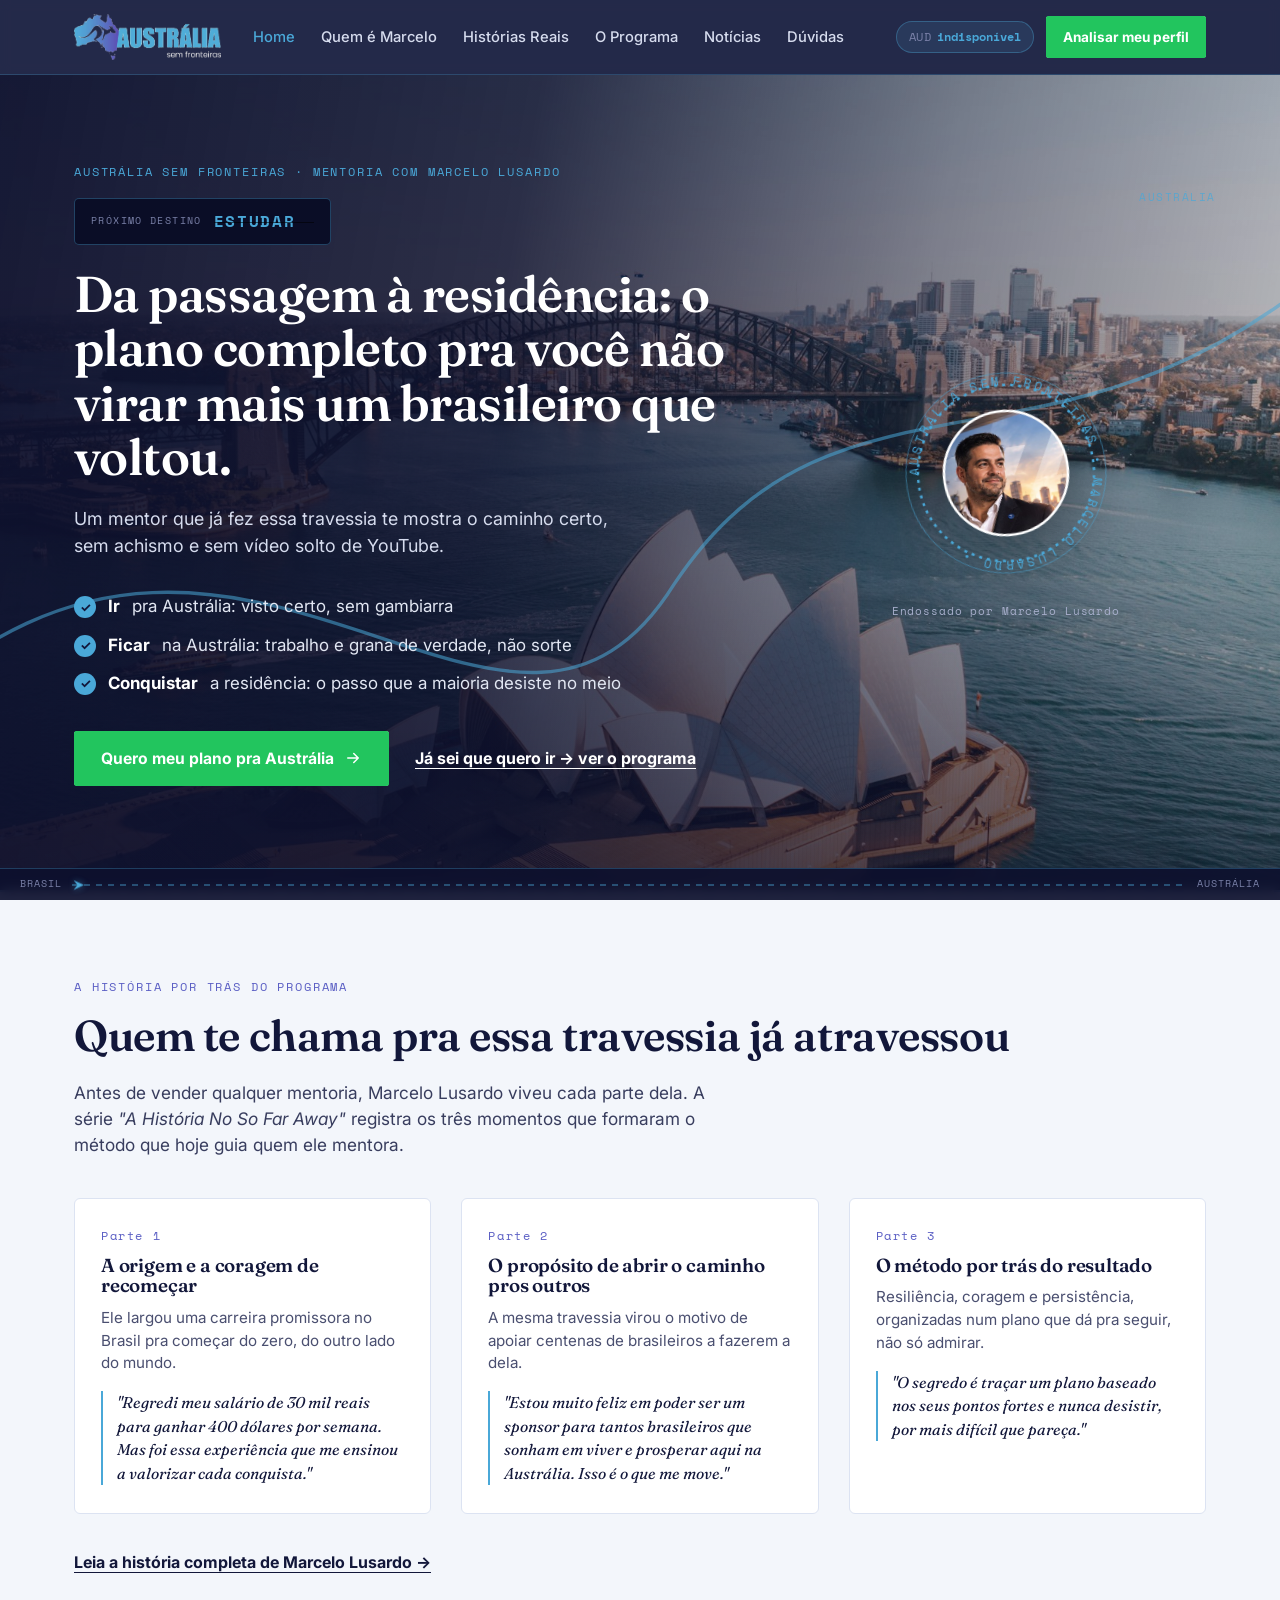
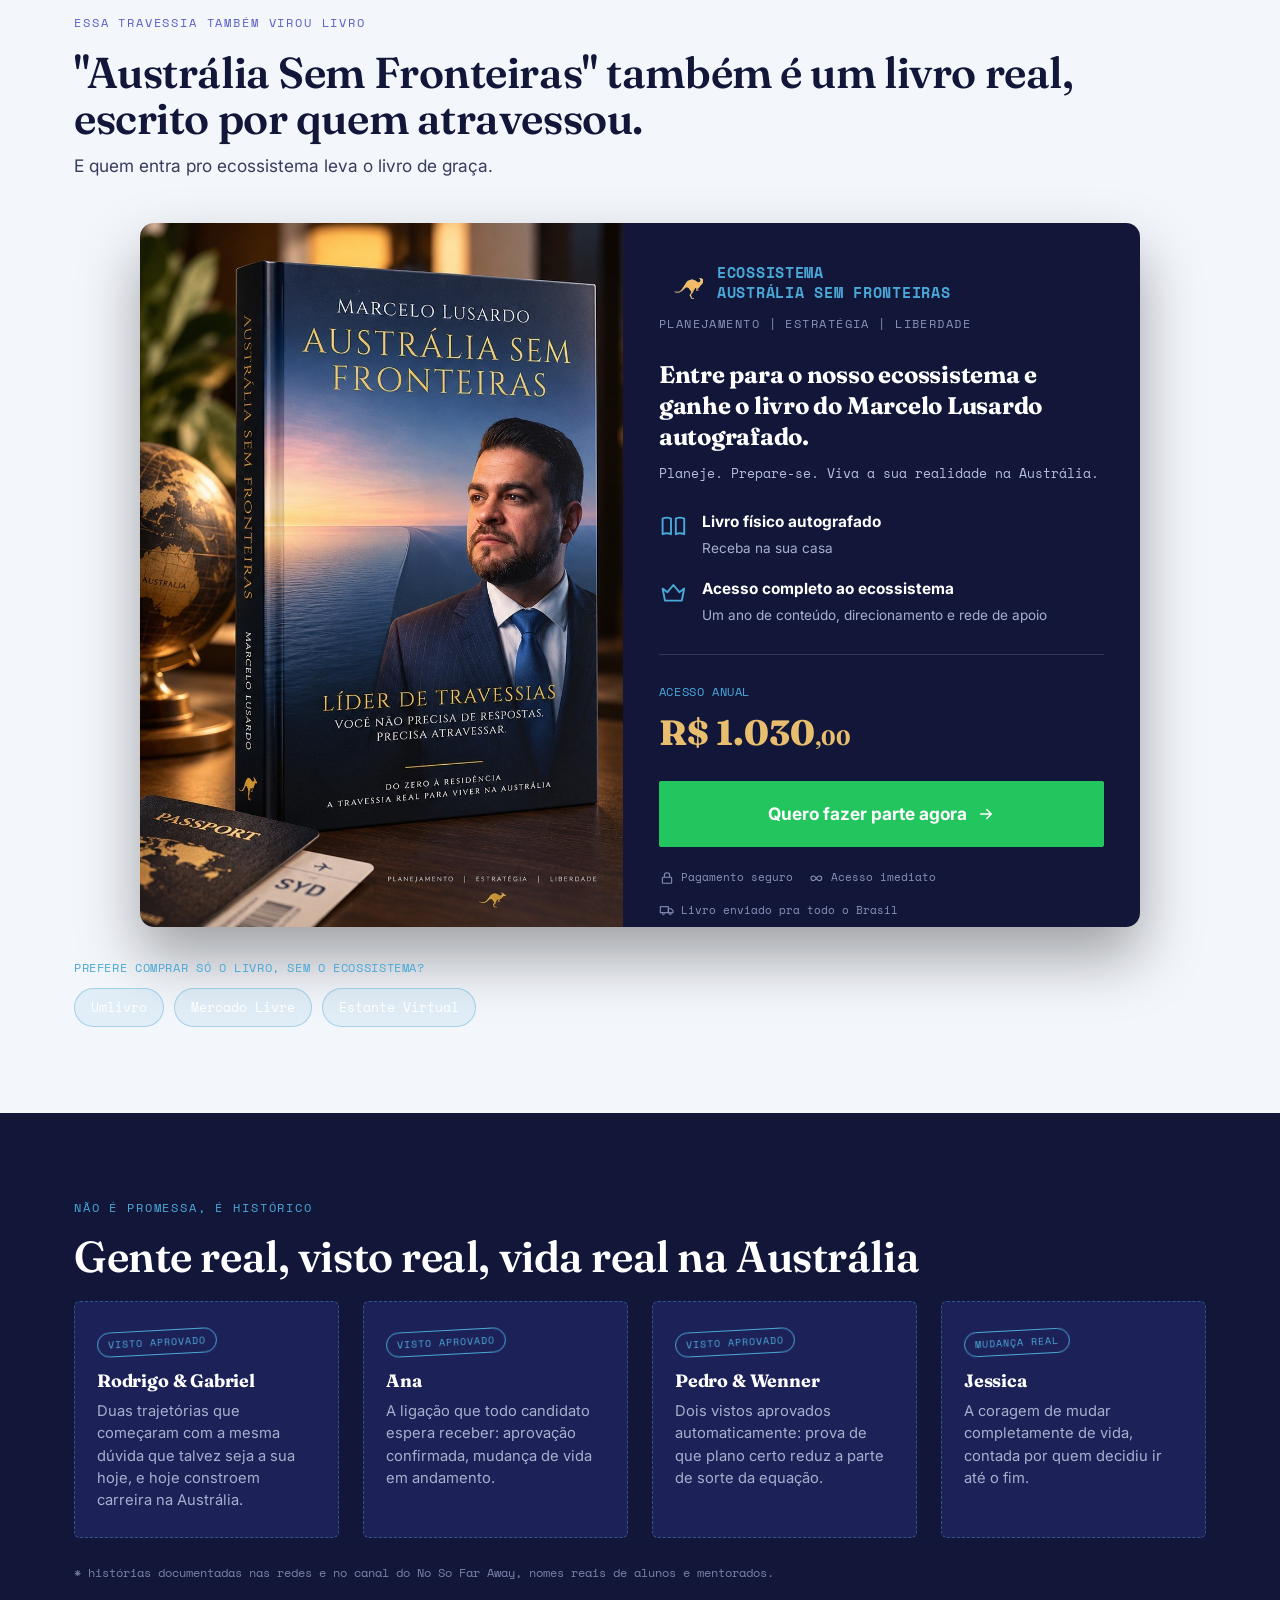
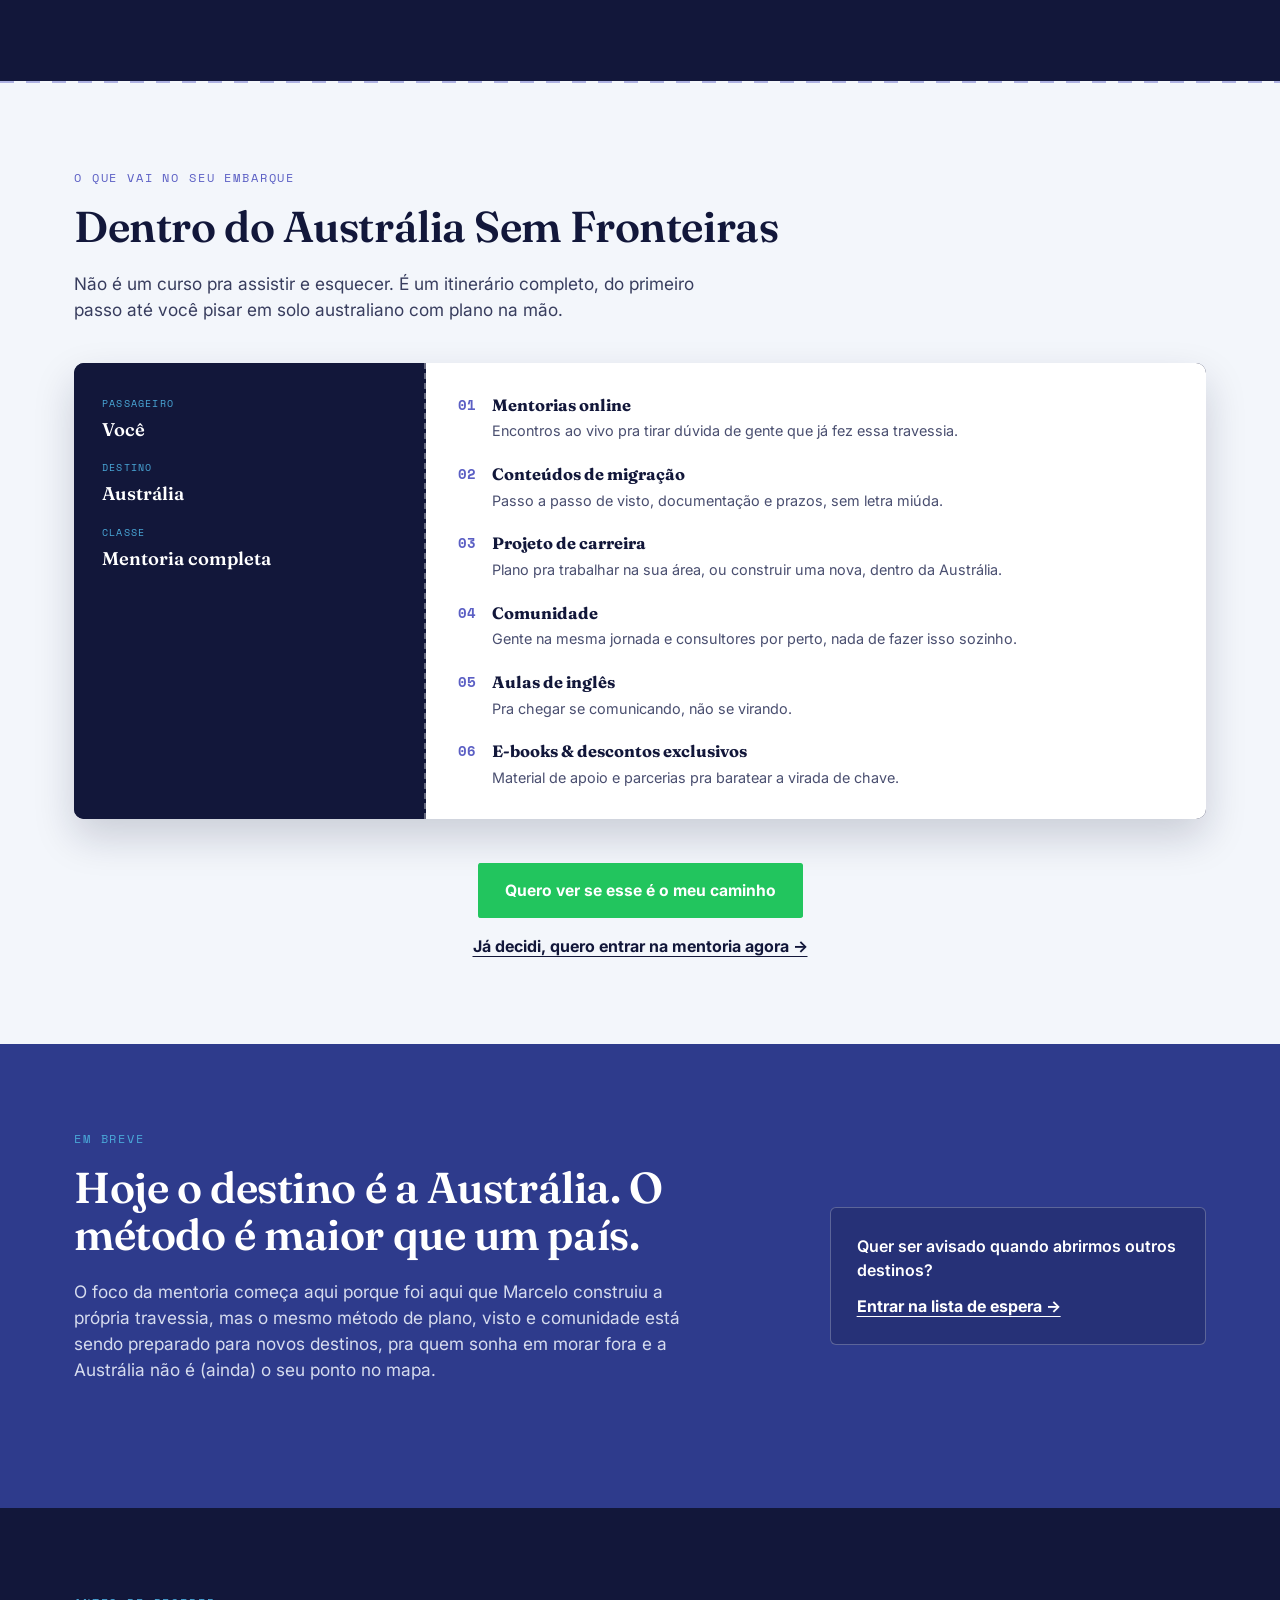
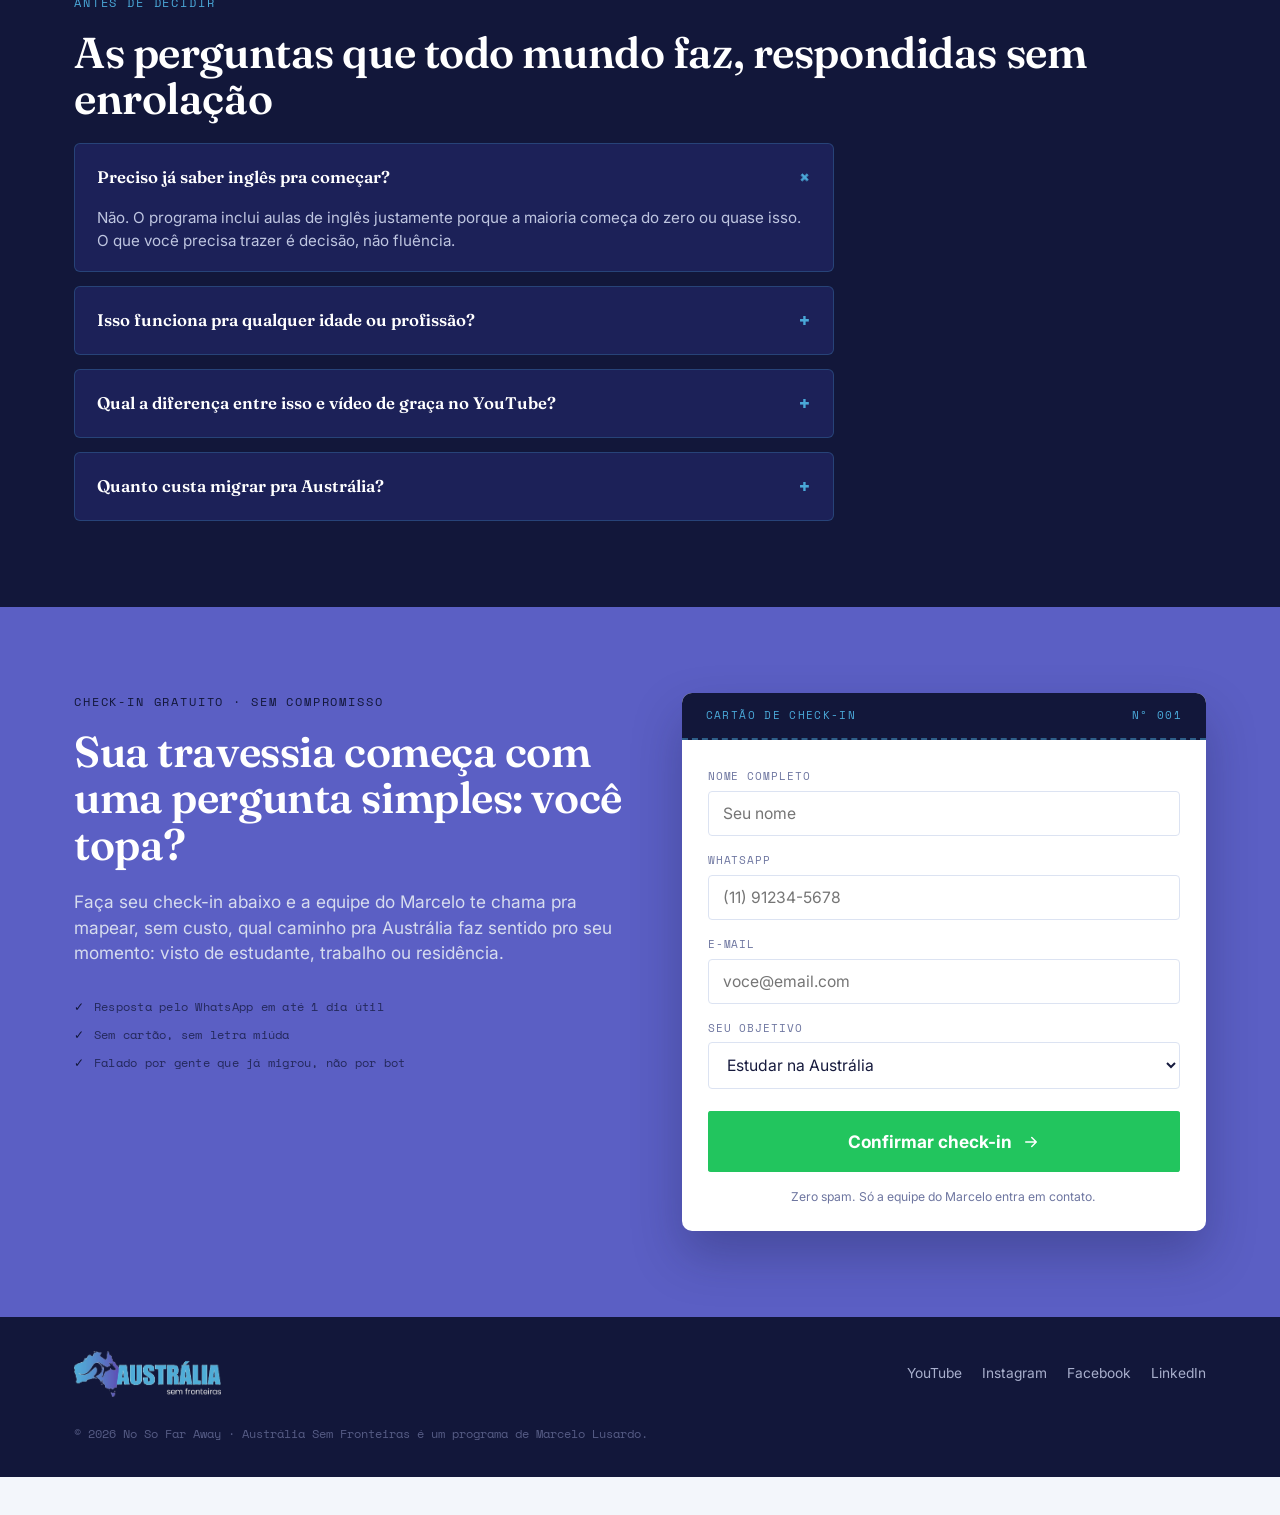
==== commit 291c6239: "feat: página de Notícias com RSS real (sem IA) + vídeos do YouTube - noticias.html: nova página list" ====
--- a/index.html
+++ b/index.html
@@ -51,6 +51,7 @@
       <a href="marcelo-lusardo.html">Quem é Marcelo</a>
       <a href="#provas">Histórias Reais</a>
       <a href="#programa">O Programa</a>
+      <a href="noticias.html">Notícias</a>
       <a href="#duvidas">Dúvidas</a>
     </nav>
 
--- a/assets/css/style.css
+++ b/assets/css/style.css
@@ -284,6 +284,40 @@
 .stamp-card h3{ color:var(--cream); font-size:1.12rem; margin-bottom:10px; }
 .stamp-card p{ color:#A8AFCC; font-size:.92rem; margin:0; }
 .stamp-note{ margin-top:26px; font-size:.78rem; color:#7A81A8; font-family:var(--font-mono); }
+
+/* página Notícias */
+.noticias-hero{ padding-block:64px 48px; }
+.noticias-updated{ margin-top:18px; font-family:var(--font-mono); font-size:.78rem; letter-spacing:.04em; color:#8790BD; }
+
+.noticias-grid{ display:grid; grid-template-columns:repeat(3,1fr); gap:24px; }
+.news-card{ background:var(--cream); border:1px solid var(--paper-dim); border-radius:var(--radius); padding:24px; box-shadow:0 10px 24px rgba(18,23,58,.06); display:flex; flex-direction:column; gap:10px; }
+.news-card__source{ display:inline-block; align-self:flex-start; font-family:var(--font-mono); font-size:.64rem; letter-spacing:.1em; text-transform:uppercase; color:var(--rust); border:1px solid var(--rust); border-radius:20px; padding:4px 10px; }
+.news-card__title{ font-size:1.05rem; line-height:1.35; margin:0; }
+.news-card__title a{ color:var(--ink); text-decoration:none; }
+.news-card__title a:hover{ text-decoration:underline; text-underline-offset:3px; }
+.news-card__desc{ font-size:.88rem; color:#4A4F72; margin:0; flex:1; }
+.news-card__date{ font-family:var(--font-mono); font-size:.72rem; color:#8A90AE; }
+
+.noticias-empty{ font-size:.95rem; color:#5A6088; grid-column:1/-1; }
+.noticias-empty--light{ color:#A8AFCC; }
+
+.videos-grid{ display:grid; grid-template-columns:repeat(3,1fr); gap:24px; margin-bottom:8px; }
+.video-card{ background:var(--ink-soft); border:1.5px dashed rgba(74,168,216,.4); border-radius:var(--radius); overflow:hidden; }
+.video-card__thumb{ position:relative; display:block; width:100%; aspect-ratio:16/9; border:none; padding:0; cursor:pointer; background:var(--ink); }
+.video-card__thumb img{ width:100%; height:100%; object-fit:cover; display:block; }
+.video-card__play{ position:absolute; inset:0; margin:auto; width:52px; height:52px; }
+.video-card__iframe{ width:100%; aspect-ratio:16/9; border:none; display:block; }
+.video-card__title{ color:var(--cream); font-size:.96rem; line-height:1.35; margin:14px 18px 6px; }
+.video-card__date{ display:block; font-family:var(--font-mono); font-size:.72rem; color:#8790BD; margin:0 18px 18px; }
+.videos-cta{ margin-top:8px; }
+
+@media (max-width:960px){
+  .noticias-grid, .videos-grid{ grid-template-columns:repeat(2,1fr); }
+}
+@media (max-width:640px){
+  .noticias-grid, .videos-grid{ grid-template-columns:1fr; }
+  .noticias-hero{ padding-block:48px 36px; }
+}
 
 /* programa / boarding pass */
 .boarding-pass{ display:grid; grid-template-columns:.62fr auto 1.38fr; background:var(--ink); border-radius:10px; overflow:hidden; box-shadow:0 18px 40px rgba(18,23,58,.18); }
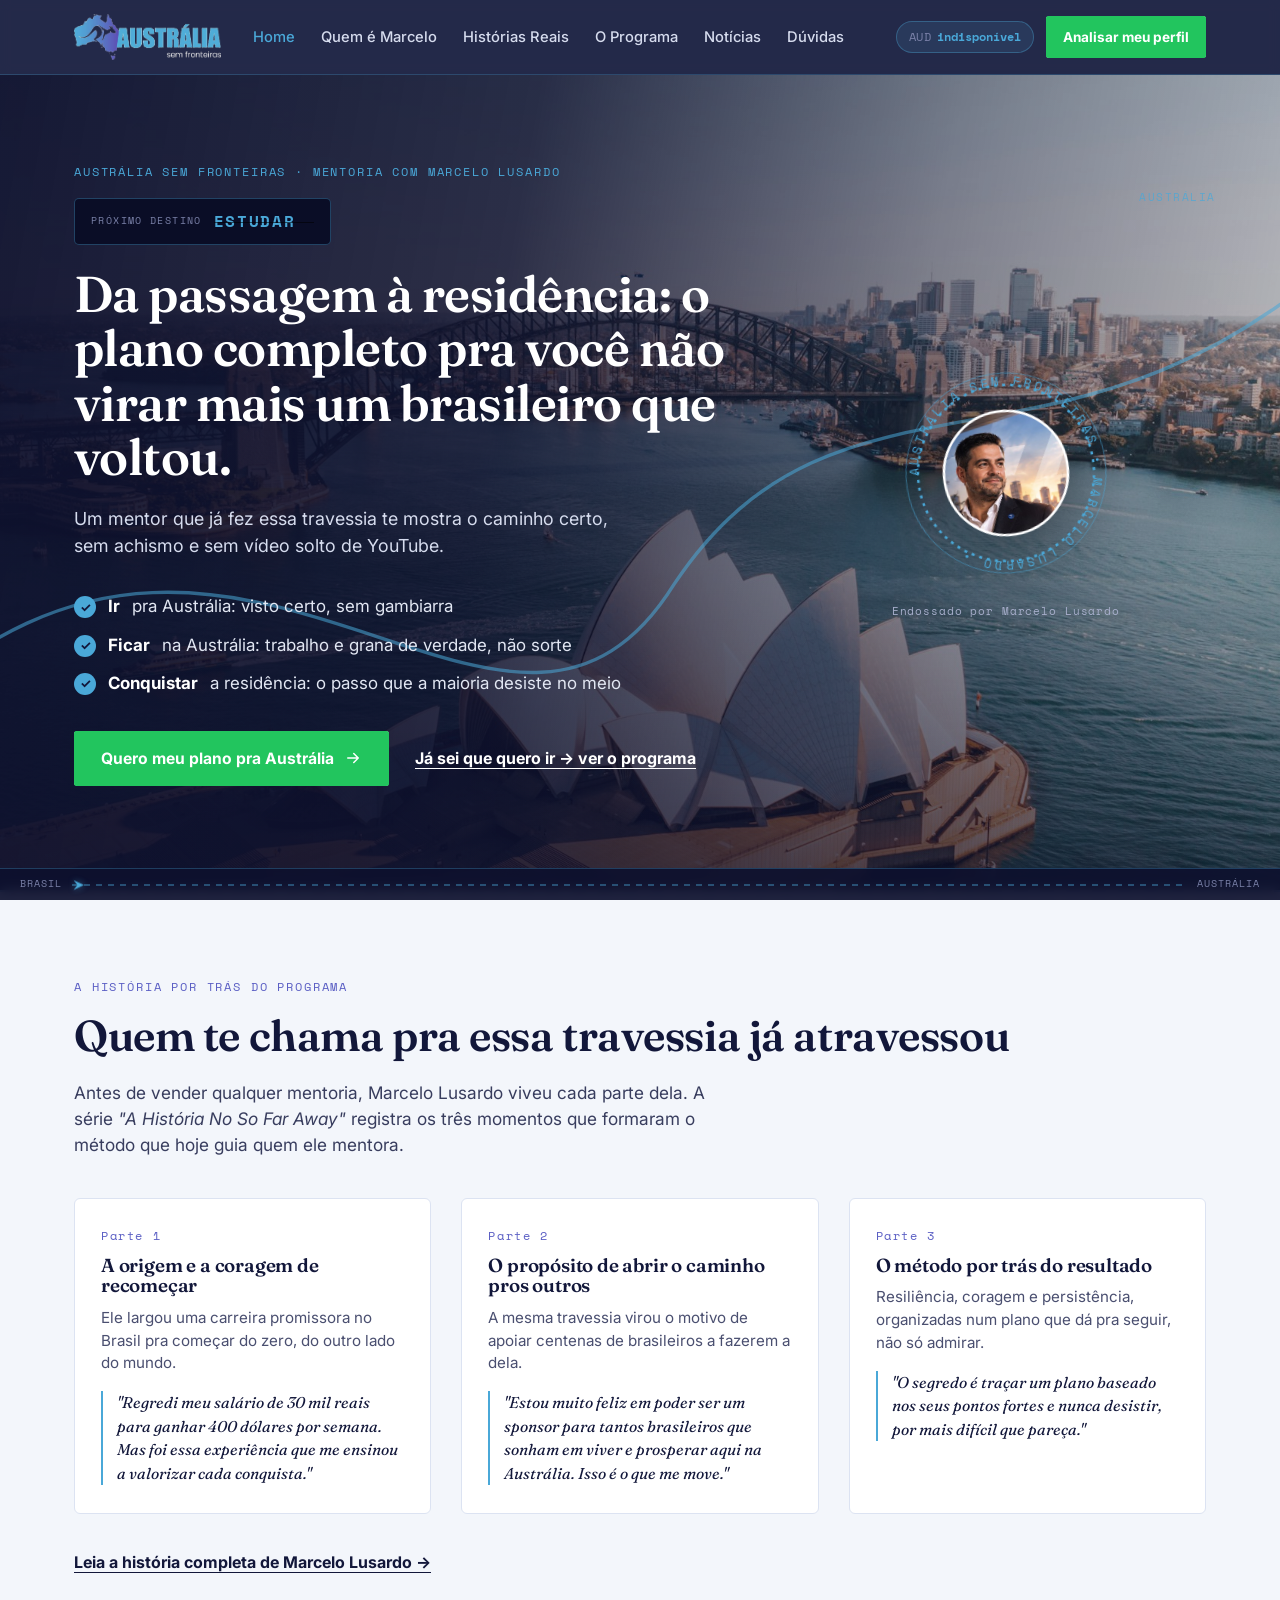
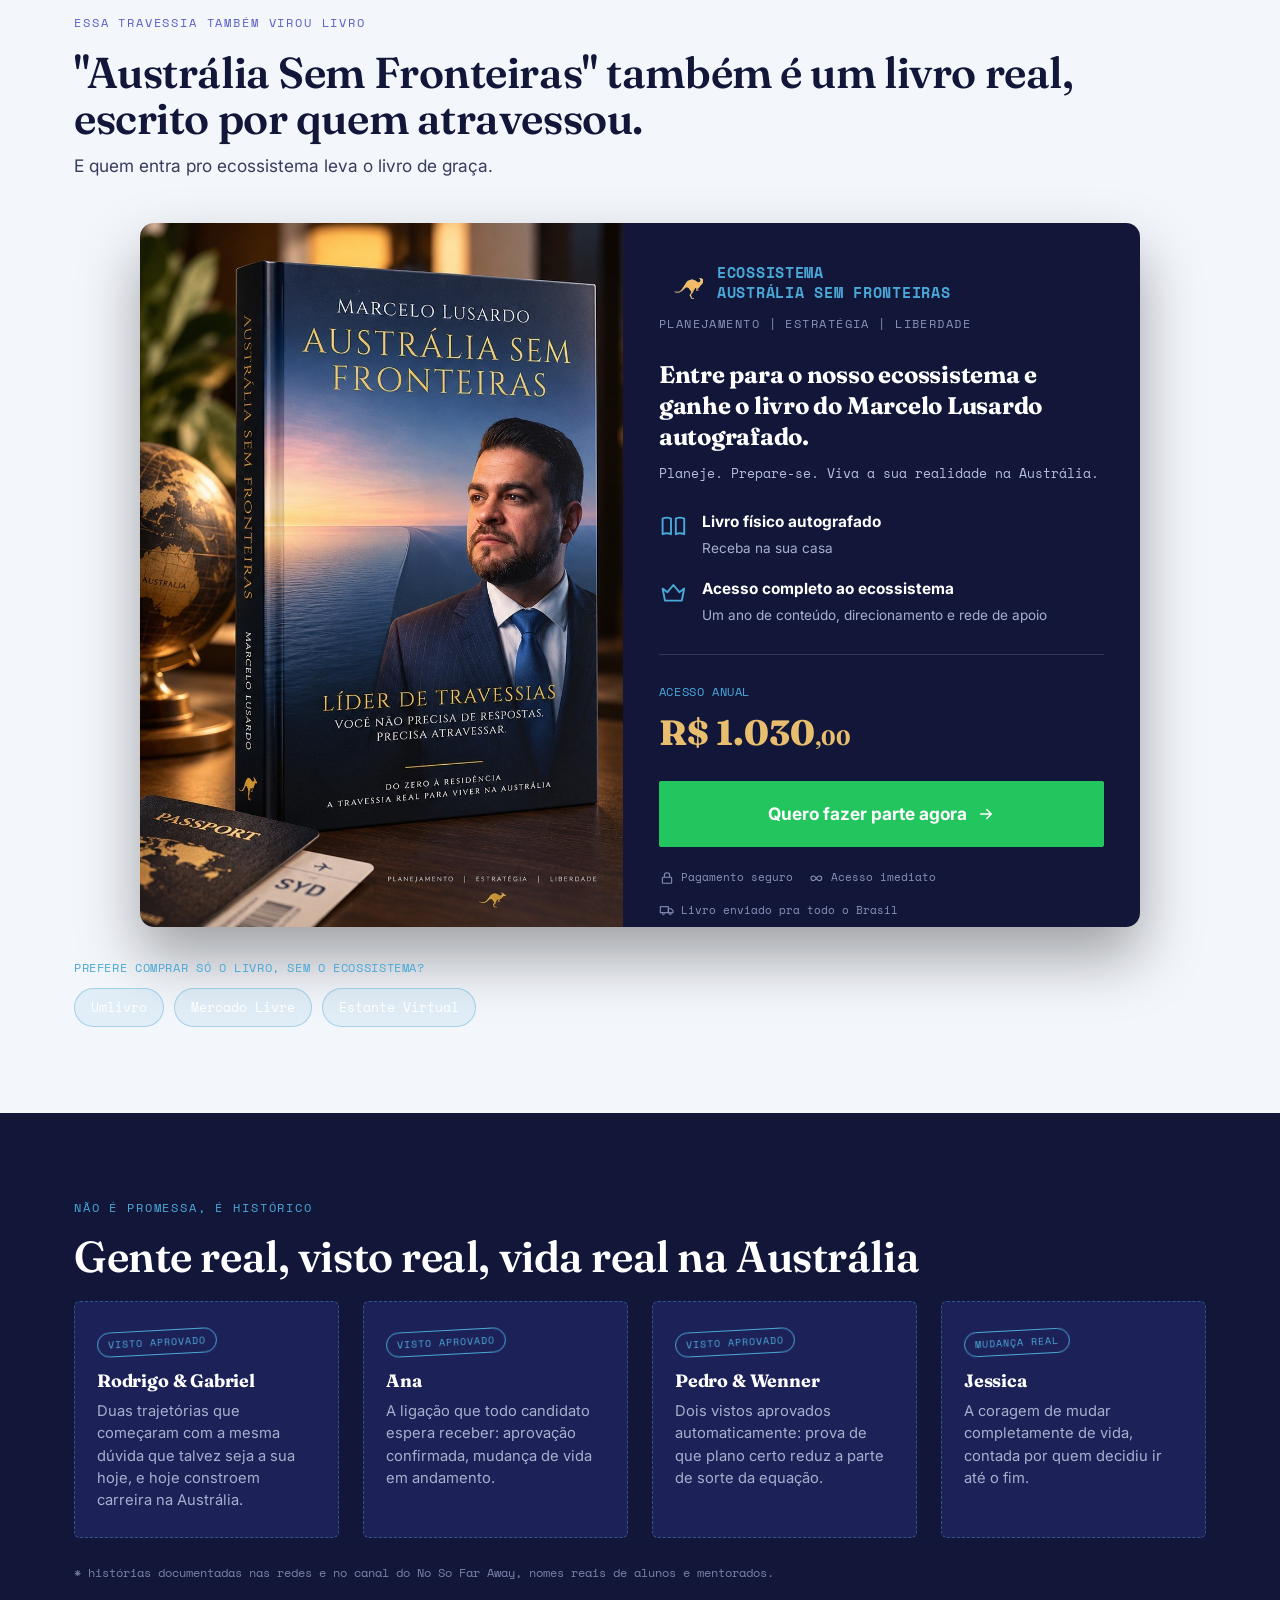
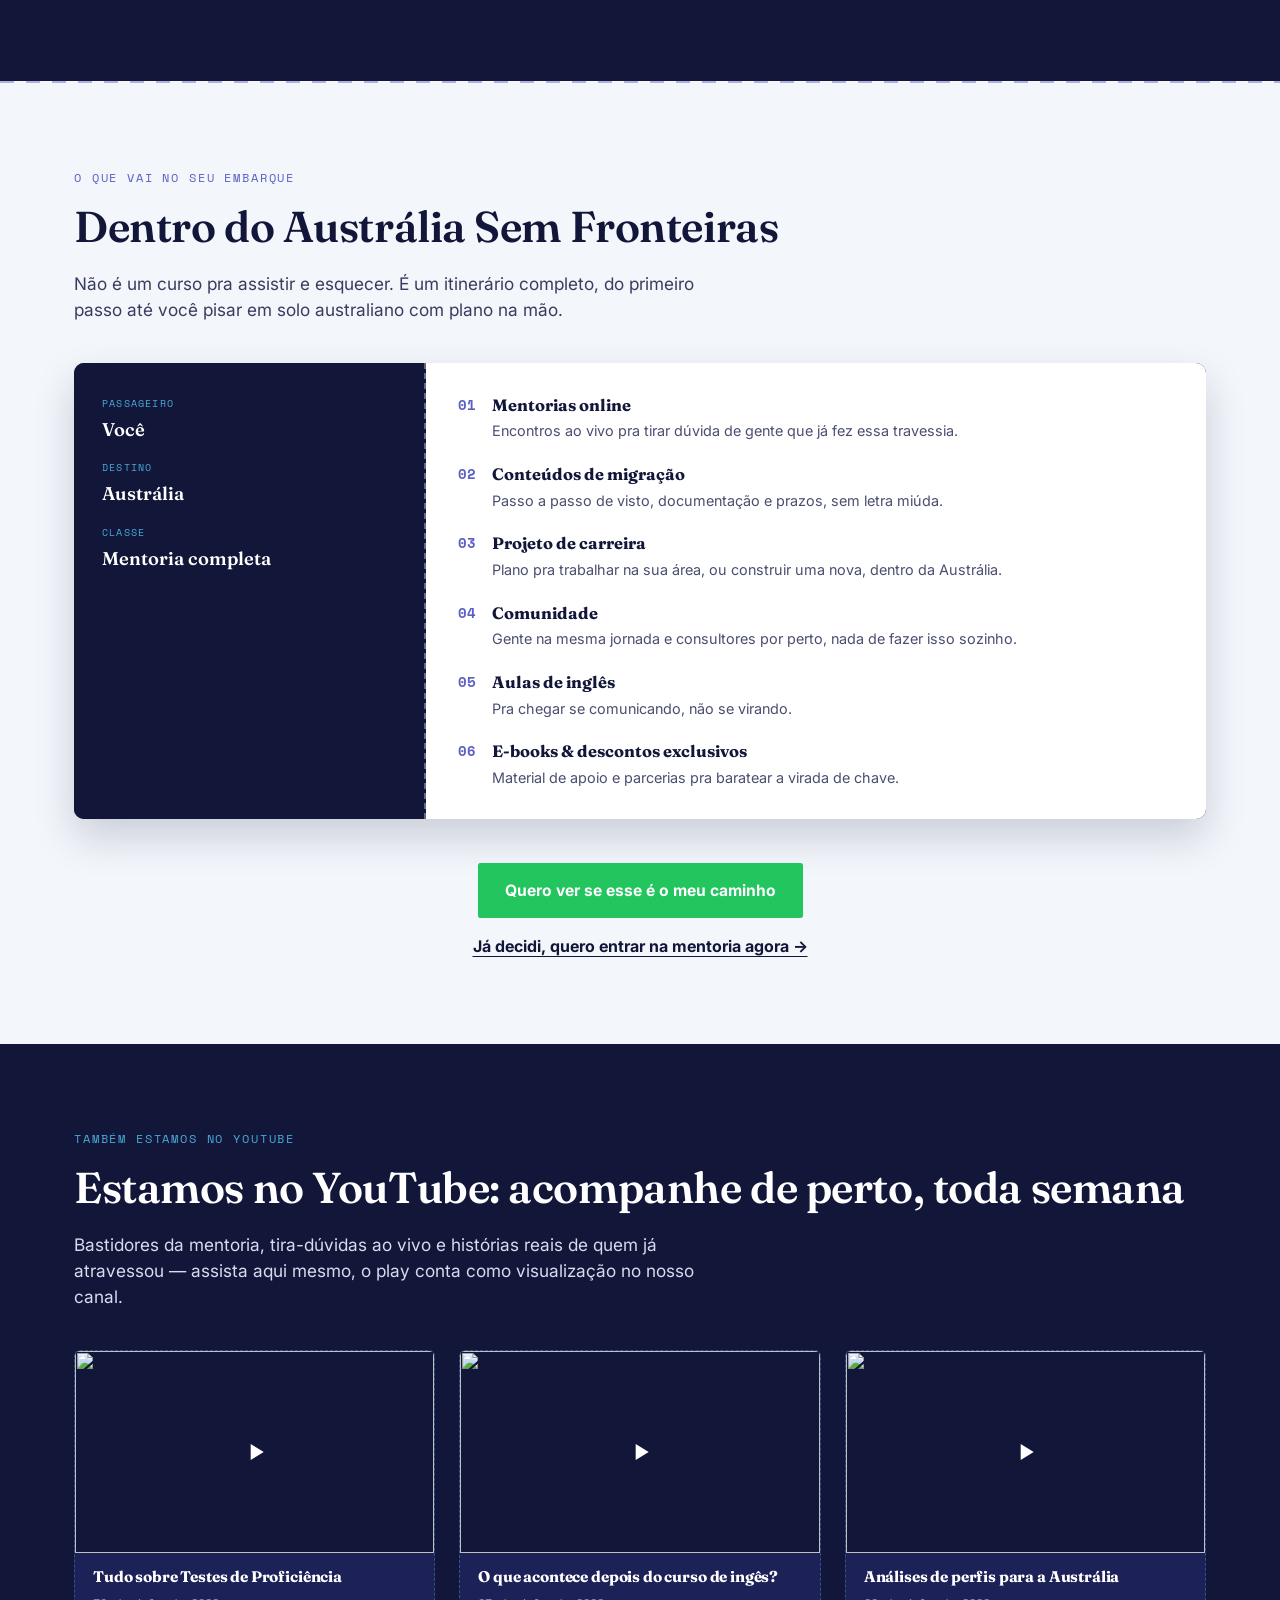
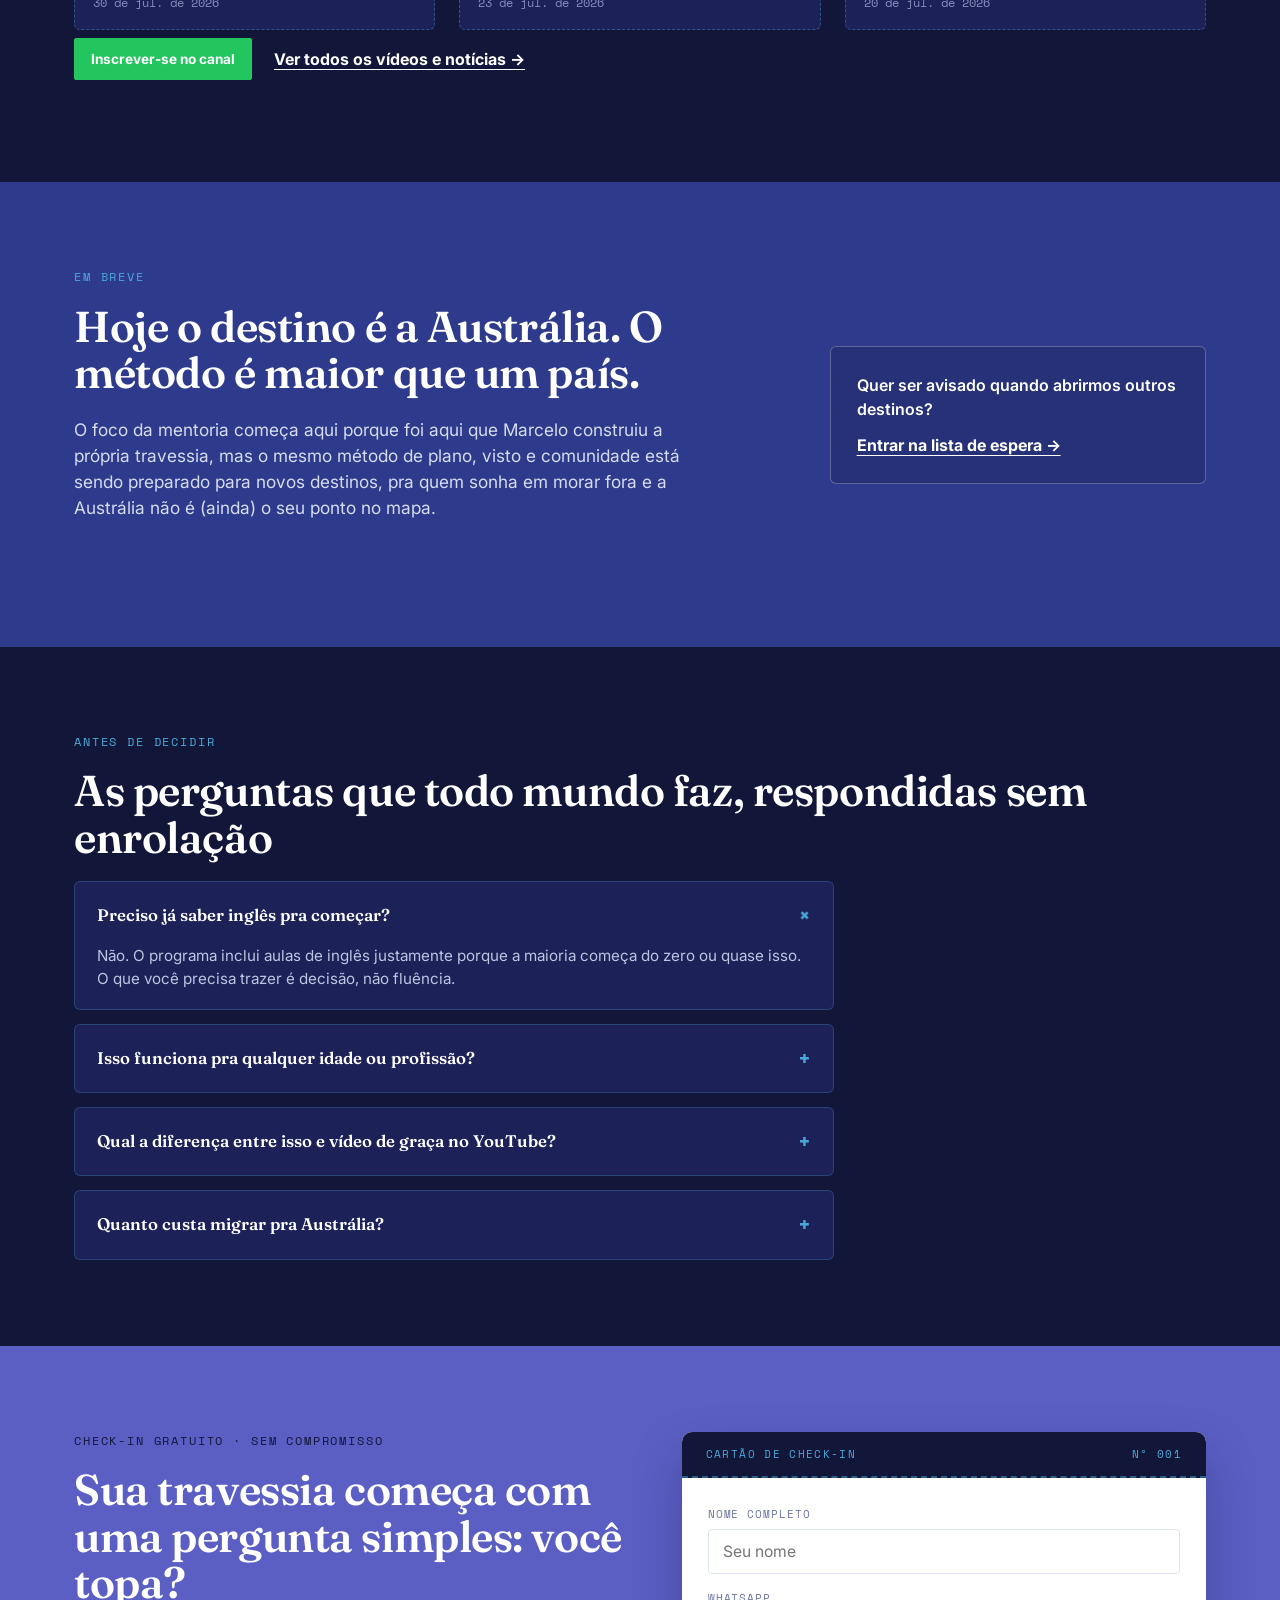
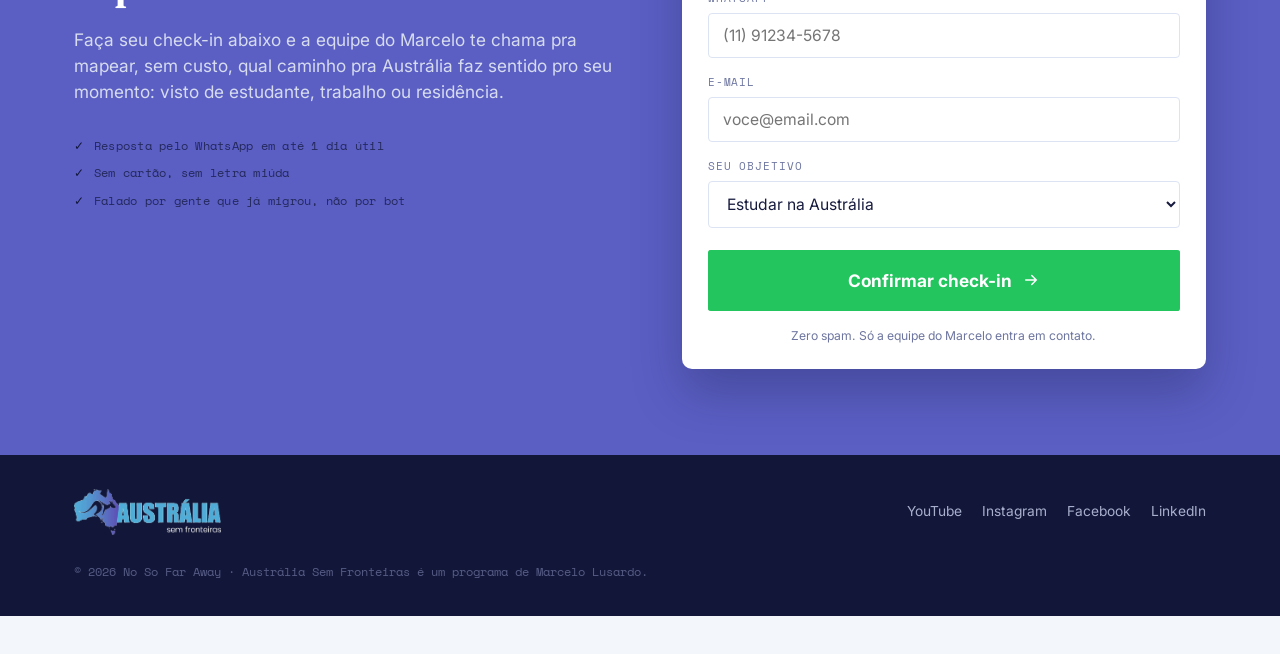
==== commit 2bca4bac: "feat: seção "Estamos no YouTube" na home - Nova seção na home (entre "O Programa" e "Além da Austrál" ====
--- a/index.html
+++ b/index.html
@@ -304,6 +304,26 @@
   </div>
 </section>
 
+<!-- ======================= ESTAMOS NO YOUTUBE ======================= -->
+<section class="section section--ink" id="youtube">
+  <div class="wrap">
+    <p class="eyebrow">Também estamos no YouTube</p>
+    <h2 class="section-title section-title--light">Estamos no YouTube: acompanhe de perto, toda semana</h2>
+    <p class="section-lead section-lead--light">Bastidores da mentoria, tira-dúvidas ao vivo e histórias reais de quem já atravessou — assista aqui mesmo, o play conta como visualização no nosso canal.</p>
+
+    <div class="videos-grid" data-videos-grid data-limit="3">
+      <p class="noticias-empty noticias-empty--light">Carregando vídeos…</p>
+    </div>
+
+    <p class="videos-cta">
+      <a href="https://www.youtube.com/@nsfa_br" target="_blank" rel="noopener" class="btn btn-ticket btn-small">
+        <span>Inscrever-se no canal</span>
+      </a>
+      <a href="noticias.html" class="link-inline link-inline--light">Ver todos os vídeos e notícias →</a>
+    </p>
+  </div>
+</section>
+
 <!-- ======================= ALÉM DA AUSTRÁLIA ======================= -->
 <section class="section section--eucalyptus">
   <div class="wrap beyond-grid">
@@ -436,5 +456,6 @@
 </div>
 
 <script src="assets/js/main.js"></script>
+<script src="assets/js/noticias.js"></script>
 </body>
 </html>
--- a/assets/css/style.css
+++ b/assets/css/style.css
@@ -309,7 +309,7 @@
 .video-card__iframe{ width:100%; aspect-ratio:16/9; border:none; display:block; }
 .video-card__title{ color:var(--cream); font-size:.96rem; line-height:1.35; margin:14px 18px 6px; }
 .video-card__date{ display:block; font-family:var(--font-mono); font-size:.72rem; color:#8790BD; margin:0 18px 18px; }
-.videos-cta{ margin-top:8px; }
+.videos-cta{ margin-top:8px; display:flex; flex-wrap:wrap; align-items:center; gap:22px; }
 
 @media (max-width:960px){
   .noticias-grid, .videos-grid{ grid-template-columns:repeat(2,1fr); }
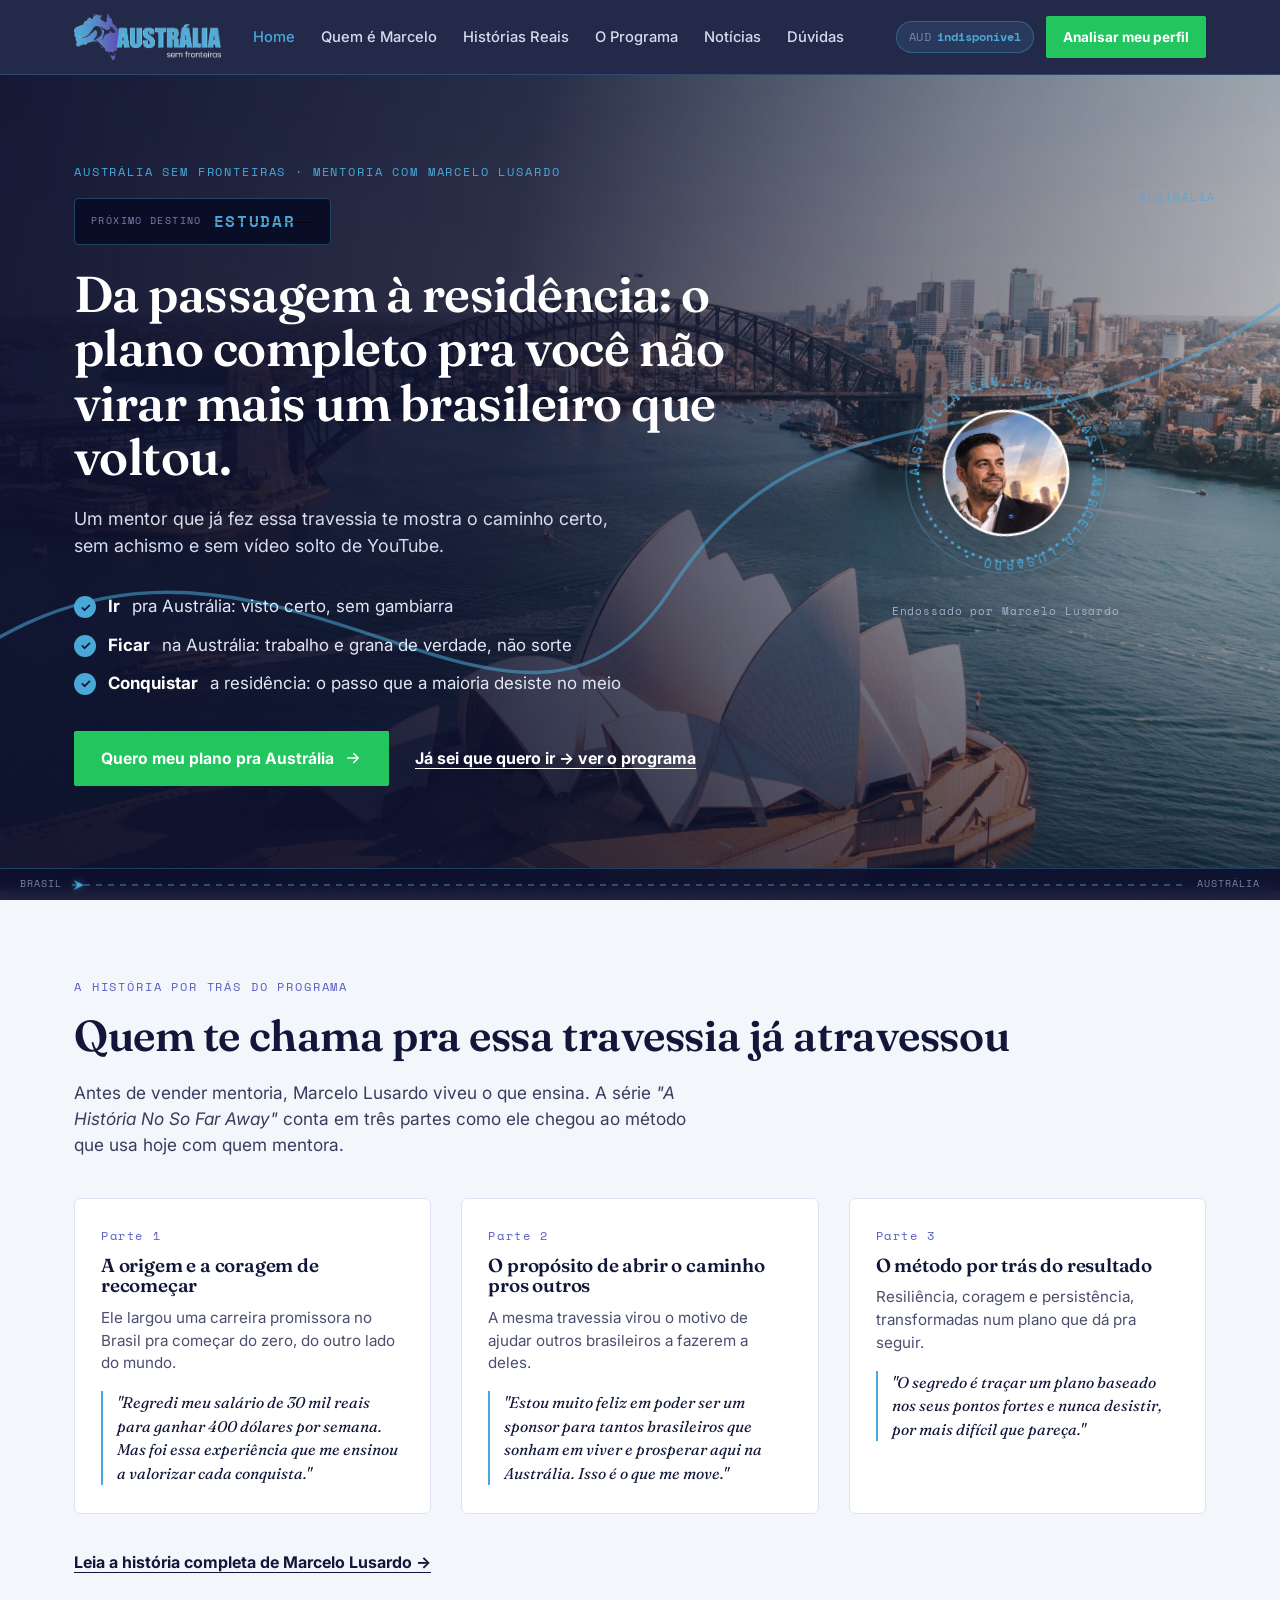
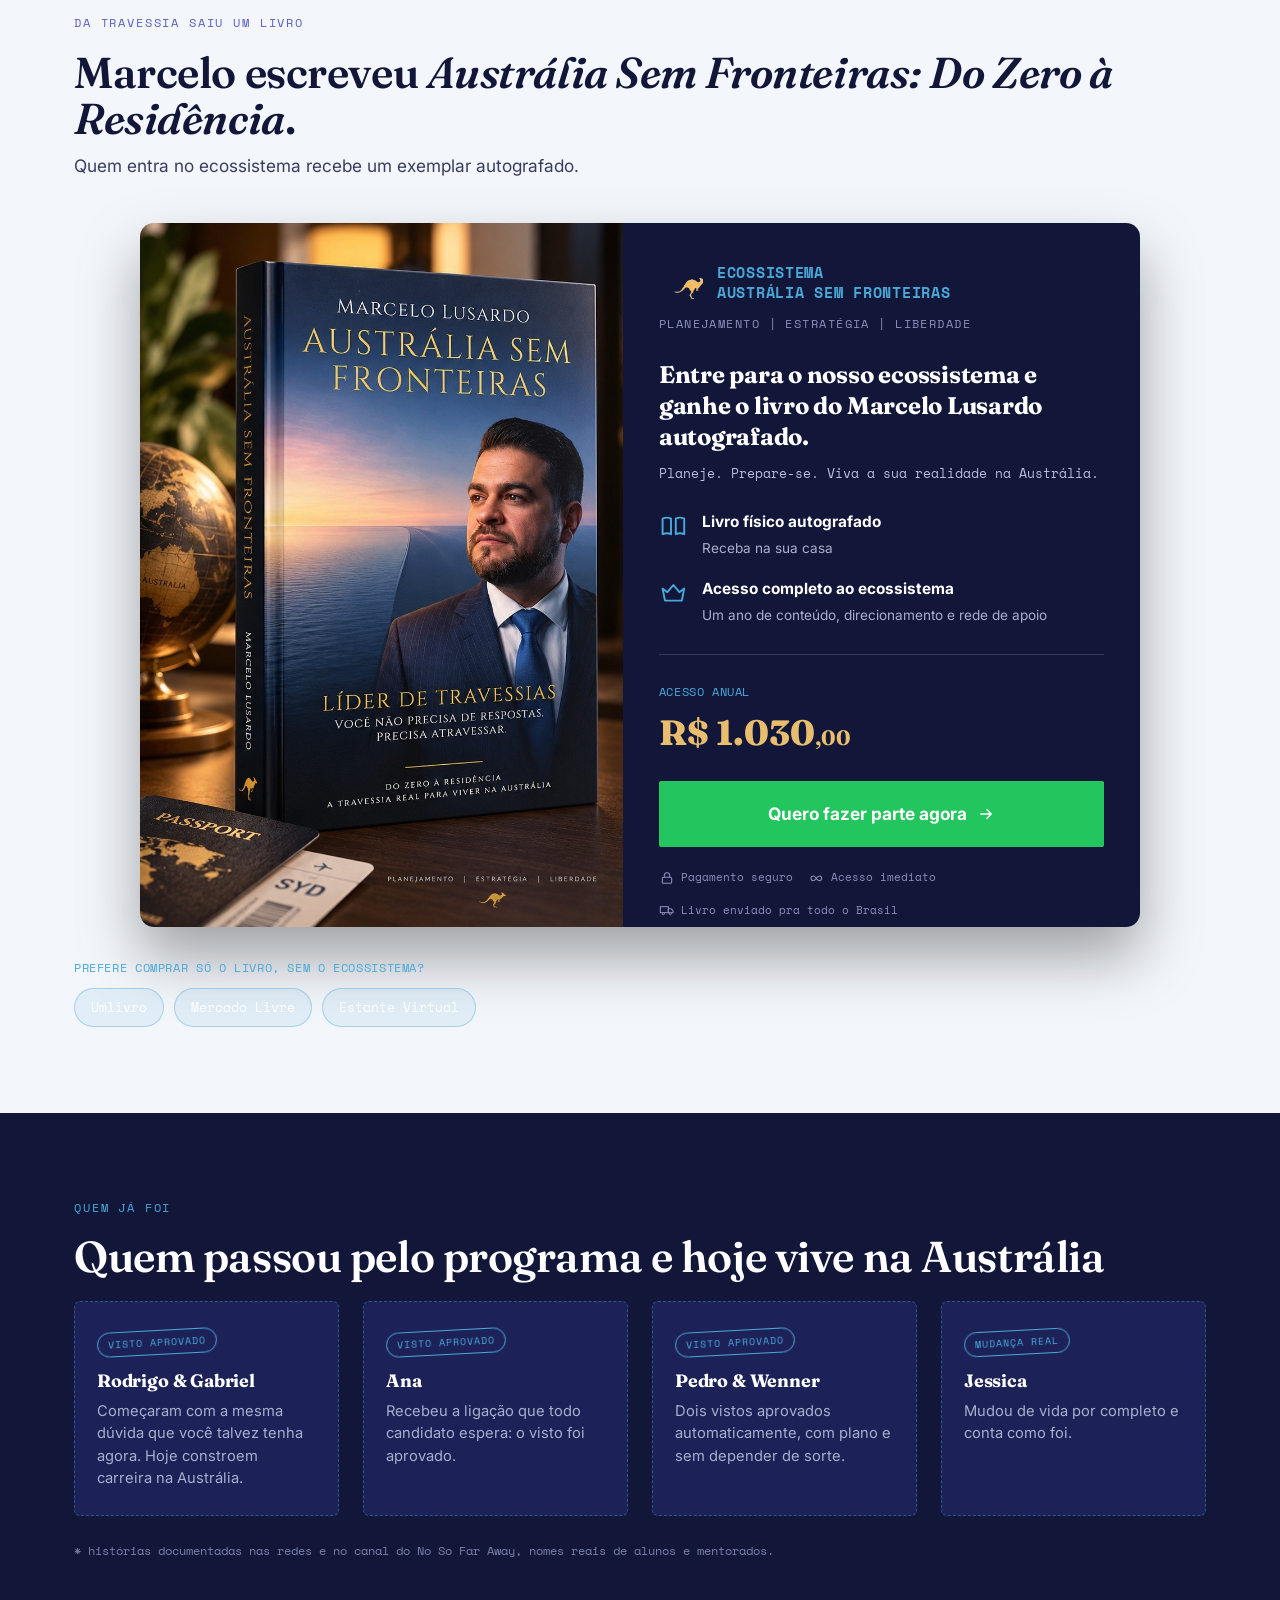
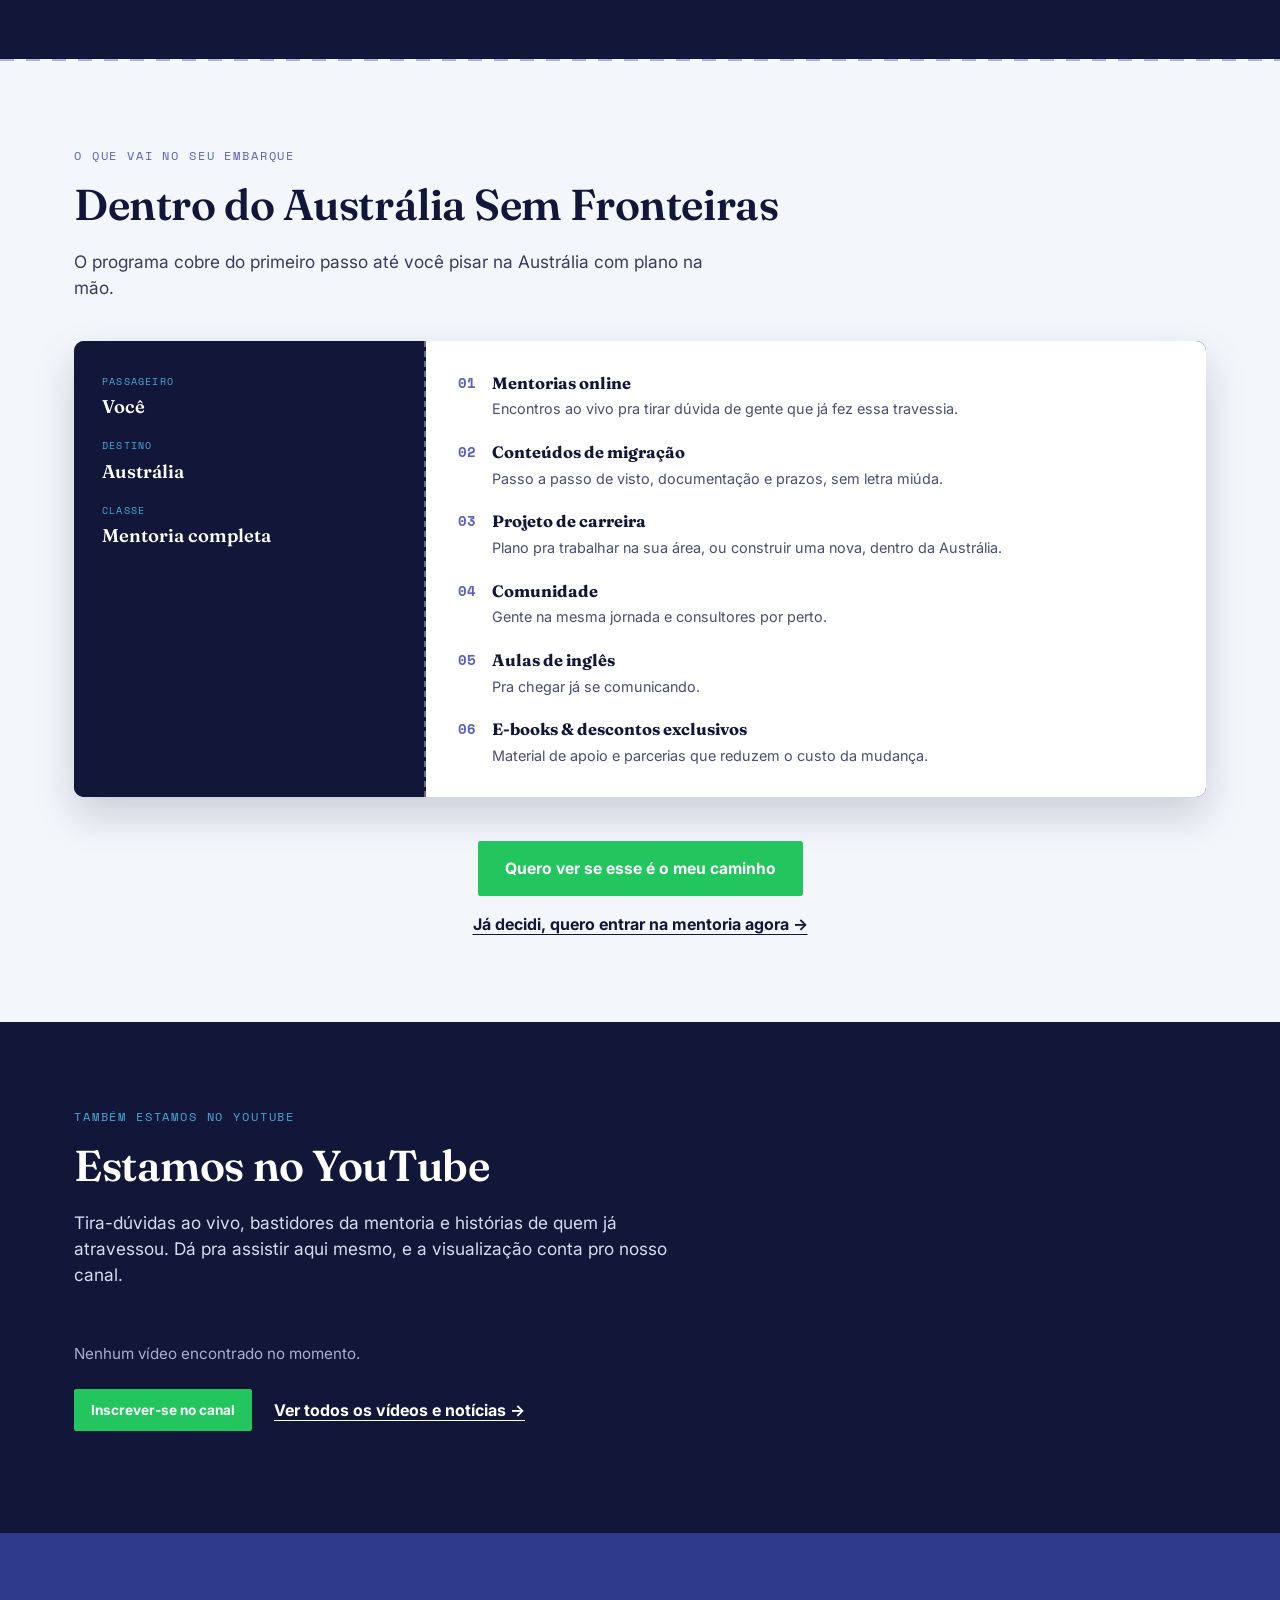
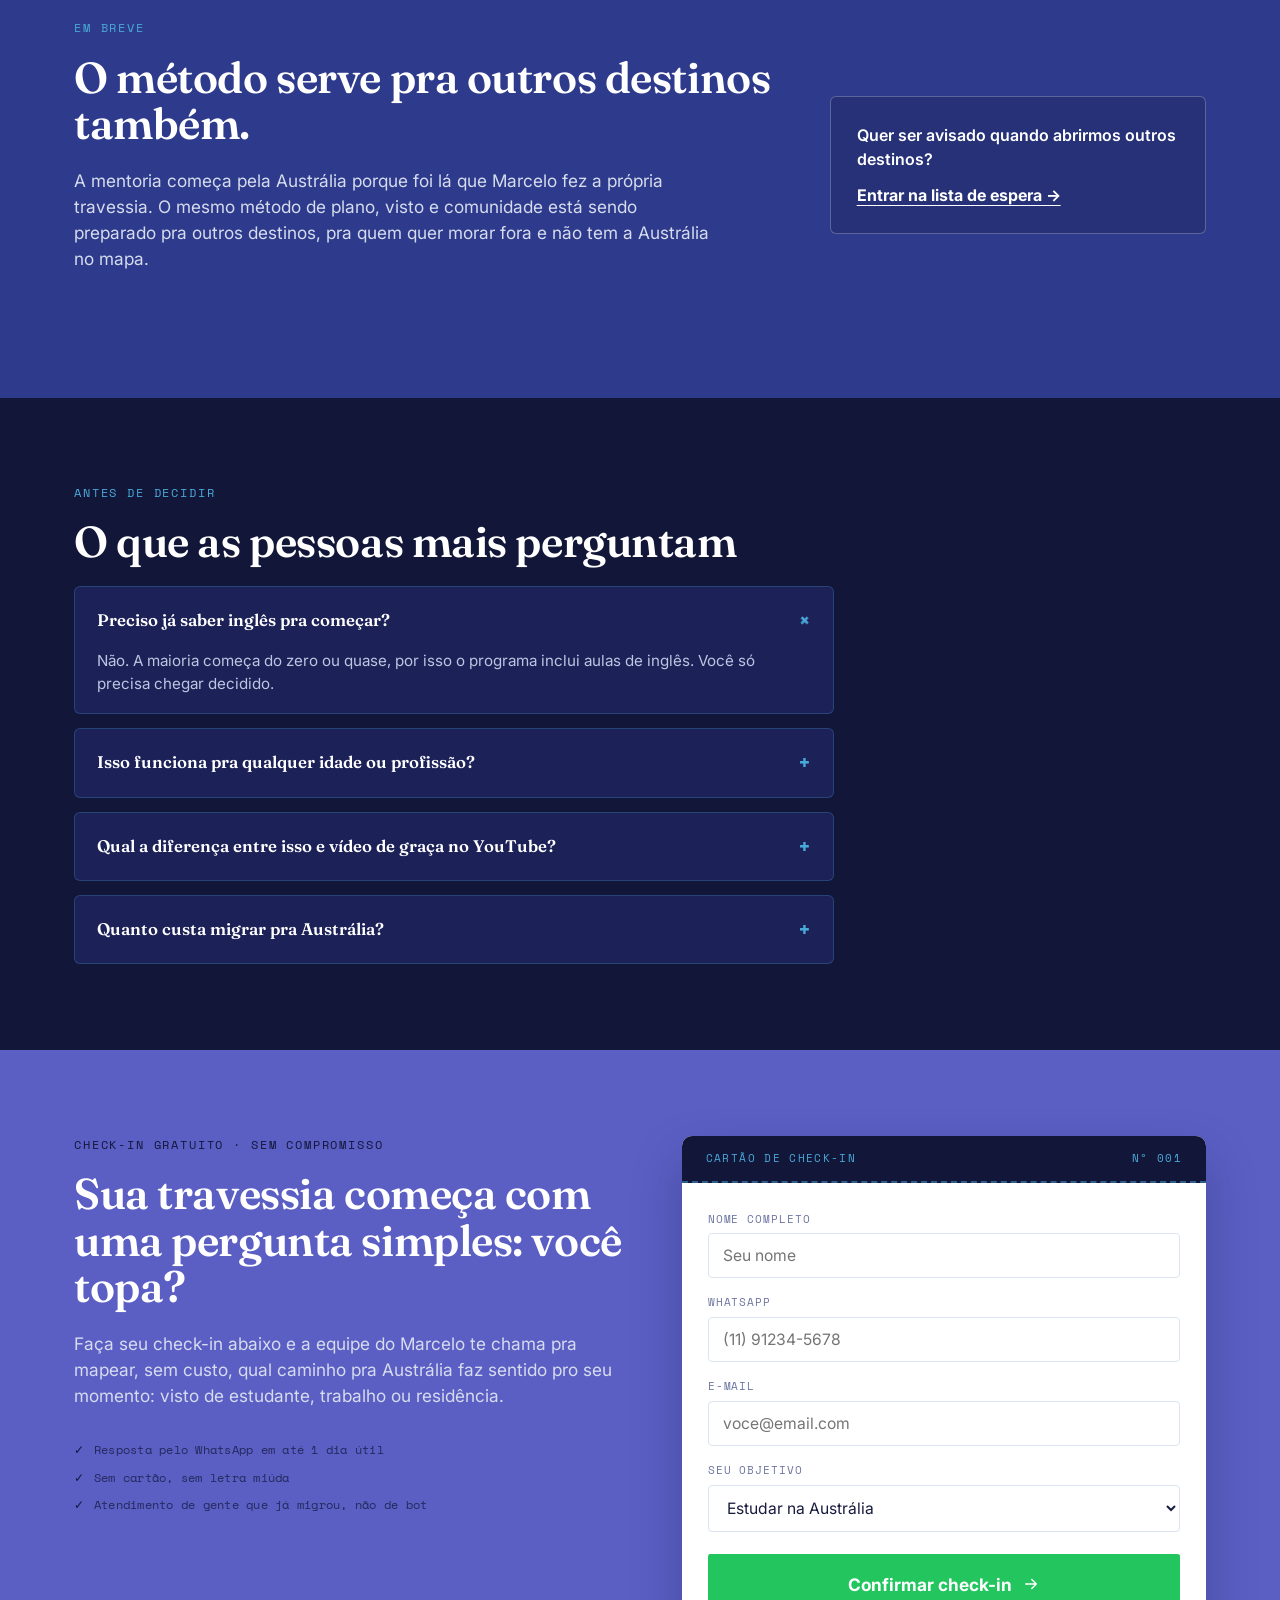
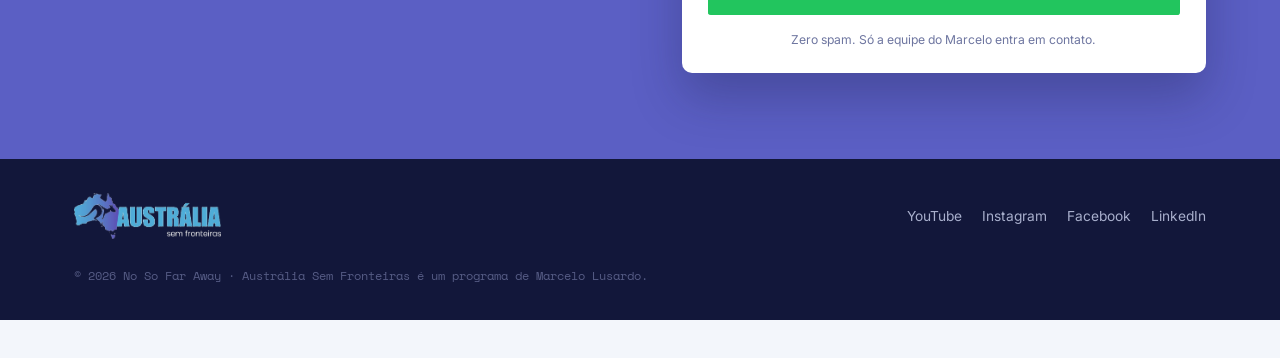
==== commit b31a7768: "copy: reescreve textos do site e da LP pra soarem menos como IA Corta contrastes "não é X, é Y", kic" ====
--- a/index.html
+++ b/index.html
@@ -149,7 +149,7 @@
   <div class="wrap">
     <p class="eyebrow eyebrow--dark">A história por trás do programa</p>
     <h2 class="section-title">Quem te chama pra essa travessia já atravessou</h2>
-    <p class="section-lead">Antes de vender qualquer mentoria, Marcelo Lusardo viveu cada parte dela. A série <cite>"A História No So Far Away"</cite> registra os três momentos que formaram o método que hoje guia quem ele mentora.</p>
+    <p class="section-lead">Antes de vender mentoria, Marcelo Lusardo viveu o que ensina. A série <cite>"A História No So Far Away"</cite> conta em três partes como ele chegou ao método que usa hoje com quem mentora.</p>
 
     <div class="origin-grid">
       <article class="origin-card">
@@ -161,13 +161,13 @@
       <article class="origin-card">
         <span class="origin-num">Parte 2</span>
         <h3>O propósito de abrir o caminho pros outros</h3>
-        <p>A mesma travessia virou o motivo de apoiar centenas de brasileiros a fazerem a dela.</p>
+        <p>A mesma travessia virou o motivo de ajudar outros brasileiros a fazerem a deles.</p>
         <blockquote>"Estou muito feliz em poder ser um sponsor para tantos brasileiros que sonham em viver e prosperar aqui na Austrália. Isso é o que me move."</blockquote>
       </article>
       <article class="origin-card">
         <span class="origin-num">Parte 3</span>
         <h3>O método por trás do resultado</h3>
-        <p>Resiliência, coragem e persistência, organizadas num plano que dá pra seguir, não só admirar.</p>
+        <p>Resiliência, coragem e persistência, transformadas num plano que dá pra seguir.</p>
         <blockquote>"O segredo é traçar um plano baseado nos seus pontos fortes e nunca desistir, por mais difícil que pareça."</blockquote>
       </article>
     </div>
@@ -180,9 +180,9 @@
          card de oferta usado na LP (dizeres, preço e botões idênticos
          à arte de referência), reaproveitando os componentes .lp-book-*
          compartilhados em style.css. -->
-    <p class="eyebrow eyebrow--dark origin-book-eyebrow">Essa travessia também virou livro</p>
-    <h3 class="section-title origin-book-title">"Austrália Sem Fronteiras" também é um livro real, escrito por quem atravessou.</h3>
-    <p class="section-lead origin-book-lead">E quem entra pro ecossistema leva o livro de graça.</p>
+    <p class="eyebrow eyebrow--dark origin-book-eyebrow">Da travessia saiu um livro</p>
+    <h3 class="section-title origin-book-title">Marcelo escreveu <em>Austrália Sem Fronteiras: Do Zero à Residência</em>.</h3>
+    <p class="section-lead origin-book-lead">Quem entra no ecossistema recebe um exemplar autografado.</p>
 
     <div class="lp-book-offer">
       <figure class="lp-book-offer__photo">
@@ -236,29 +236,29 @@
 <!-- ======================= PROVAS / HISTÓRIAS REAIS ======================= -->
 <section class="section section--ink" id="provas">
   <div class="wrap">
-    <p class="eyebrow">Não é promessa, é histórico</p>
-    <h2 class="section-title section-title--light">Gente real, visto real, vida real na Austrália</h2>
+    <p class="eyebrow">Quem já foi</p>
+    <h2 class="section-title section-title--light">Quem passou pelo programa e hoje vive na Austrália</h2>
 
     <div class="stamp-grid">
       <article class="stamp-card">
         <span class="stamp-tag">VISTO APROVADO</span>
         <h3>Rodrigo &amp; Gabriel</h3>
-        <p>Duas trajetórias que começaram com a mesma dúvida que talvez seja a sua hoje, e hoje constroem carreira na Austrália.</p>
+        <p>Começaram com a mesma dúvida que você talvez tenha agora. Hoje constroem carreira na Austrália.</p>
       </article>
       <article class="stamp-card">
         <span class="stamp-tag">VISTO APROVADO</span>
         <h3>Ana</h3>
-        <p>A ligação que todo candidato espera receber: aprovação confirmada, mudança de vida em andamento.</p>
+        <p>Recebeu a ligação que todo candidato espera: o visto foi aprovado.</p>
       </article>
       <article class="stamp-card">
         <span class="stamp-tag">VISTO APROVADO</span>
         <h3>Pedro &amp; Wenner</h3>
-        <p>Dois vistos aprovados automaticamente: prova de que plano certo reduz a parte de sorte da equação.</p>
+        <p>Dois vistos aprovados automaticamente, com plano e sem depender de sorte.</p>
       </article>
       <article class="stamp-card">
         <span class="stamp-tag">MUDANÇA REAL</span>
         <h3>Jessica</h3>
-        <p>A coragem de mudar completamente de vida, contada por quem decidiu ir até o fim.</p>
+        <p>Mudou de vida por completo e conta como foi.</p>
       </article>
     </div>
     <p class="stamp-note">* histórias documentadas nas redes e no canal do No So Far Away, nomes reais de alunos e mentorados.</p>
@@ -273,7 +273,7 @@
   <div class="wrap">
     <p class="eyebrow eyebrow--dark">O que vai no seu embarque</p>
     <h2 class="section-title">Dentro do Austrália Sem Fronteiras</h2>
-    <p class="section-lead">Não é um curso pra assistir e esquecer. É um itinerário completo, do primeiro passo até você pisar em solo australiano com plano na mão.</p>
+    <p class="section-lead">O programa cobre do primeiro passo até você pisar na Austrália com plano na mão.</p>
 
     <div class="boarding-pass">
       <div class="boarding-pass__stub">
@@ -289,9 +289,9 @@
         <li><span class="bp-code">01</span><div><strong>Mentorias online</strong><p>Encontros ao vivo pra tirar dúvida de gente que já fez essa travessia.</p></div></li>
         <li><span class="bp-code">02</span><div><strong>Conteúdos de migração</strong><p>Passo a passo de visto, documentação e prazos, sem letra miúda.</p></div></li>
         <li><span class="bp-code">03</span><div><strong>Projeto de carreira</strong><p>Plano pra trabalhar na sua área, ou construir uma nova, dentro da Austrália.</p></div></li>
-        <li><span class="bp-code">04</span><div><strong>Comunidade</strong><p>Gente na mesma jornada e consultores por perto, nada de fazer isso sozinho.</p></div></li>
-        <li><span class="bp-code">05</span><div><strong>Aulas de inglês</strong><p>Pra chegar se comunicando, não se virando.</p></div></li>
-        <li><span class="bp-code">06</span><div><strong>E-books &amp; descontos exclusivos</strong><p>Material de apoio e parcerias pra baratear a virada de chave.</p></div></li>
+        <li><span class="bp-code">04</span><div><strong>Comunidade</strong><p>Gente na mesma jornada e consultores por perto.</p></div></li>
+        <li><span class="bp-code">05</span><div><strong>Aulas de inglês</strong><p>Pra chegar já se comunicando.</p></div></li>
+        <li><span class="bp-code">06</span><div><strong>E-books &amp; descontos exclusivos</strong><p>Material de apoio e parcerias que reduzem o custo da mudança.</p></div></li>
       </ul>
     </div>
 
@@ -308,8 +308,8 @@
 <section class="section section--ink" id="youtube">
   <div class="wrap">
     <p class="eyebrow">Também estamos no YouTube</p>
-    <h2 class="section-title section-title--light">Estamos no YouTube: acompanhe de perto, toda semana</h2>
-    <p class="section-lead section-lead--light">Bastidores da mentoria, tira-dúvidas ao vivo e histórias reais de quem já atravessou — assista aqui mesmo, o play conta como visualização no nosso canal.</p>
+    <h2 class="section-title section-title--light">Estamos no YouTube</h2>
+    <p class="section-lead section-lead--light">Tira-dúvidas ao vivo, bastidores da mentoria e histórias de quem já atravessou. Dá pra assistir aqui mesmo, e a visualização conta pro nosso canal.</p>
 
     <div class="videos-grid" data-videos-grid data-limit="3">
       <p class="noticias-empty noticias-empty--light">Carregando vídeos…</p>
@@ -329,8 +329,8 @@
   <div class="wrap beyond-grid">
     <div>
       <p class="eyebrow">Em breve</p>
-      <h2 class="section-title section-title--light">Hoje o destino é a Austrália. O método é maior que um país.</h2>
-      <p class="section-lead section-lead--light">O foco da mentoria começa aqui porque foi aqui que Marcelo construiu a própria travessia, mas o mesmo método de plano, visto e comunidade está sendo preparado para novos destinos, pra quem sonha em morar fora e a Austrália não é (ainda) o seu ponto no mapa.</p>
+      <h2 class="section-title section-title--light">O método serve pra outros destinos também.</h2>
+      <p class="section-lead section-lead--light">A mentoria começa pela Austrália porque foi lá que Marcelo fez a própria travessia. O mesmo método de plano, visto e comunidade está sendo preparado pra outros destinos, pra quem quer morar fora e não tem a Austrália no mapa.</p>
     </div>
     <div class="beyond-note">
       <p>Quer ser avisado quando abrirmos outros destinos?</p>
@@ -343,24 +343,24 @@
 <section class="section section--ink" id="duvidas">
   <div class="wrap">
     <p class="eyebrow">Antes de decidir</p>
-    <h2 class="section-title section-title--light">As perguntas que todo mundo faz, respondidas sem enrolação</h2>
+    <h2 class="section-title section-title--light">O que as pessoas mais perguntam</h2>
 
     <div class="faq-list">
       <details class="faq-item" open>
         <summary>Preciso já saber inglês pra começar?</summary>
-        <p>Não. O programa inclui aulas de inglês justamente porque a maioria começa do zero ou quase isso. O que você precisa trazer é decisão, não fluência.</p>
+        <p>Não. A maioria começa do zero ou quase, por isso o programa inclui aulas de inglês. Você só precisa chegar decidido.</p>
       </details>
       <details class="faq-item">
         <summary>Isso funciona pra qualquer idade ou profissão?</summary>
-        <p>O caminho muda de pessoa pra pessoa. Por isso a mentoria começa com uma análise de perfil, não com uma fórmula genérica pra todo mundo.</p>
+        <p>Sim, mas o caminho muda de pessoa pra pessoa. Por isso a mentoria começa por uma análise do seu perfil.</p>
       </details>
       <details class="faq-item">
         <summary>Qual a diferença entre isso e vídeo de graça no YouTube?</summary>
-        <p>Vídeo te dá informação solta. Aqui você tem plano, prazo, gente pra tirar dúvida ao vivo e uma comunidade que já está do outro lado. É a diferença entre saber que dá pra nadar e ter alguém do seu lado na travessia.</p>
+        <p>Vídeo dá informação solta. Aqui você recebe um plano com prazos, tira dúvida ao vivo e entra numa comunidade de gente que já está na Austrália.</p>
       </details>
       <details class="faq-item">
         <summary>Quanto custa migrar pra Austrália?</summary>
-        <p>Varia com o visto e o objetivo (estudo, trabalho ou residência). É exatamente isso que a análise de perfil gratuita mapeia pro seu caso, antes de qualquer decisão.</p>
+        <p>Varia com o visto e o objetivo (estudo, trabalho ou residência). A análise de perfil gratuita levanta o custo pro seu caso, antes de qualquer decisão.</p>
       </details>
     </div>
   </div>
@@ -379,7 +379,7 @@
       <ul class="hero-trust hero-trust--onrust">
         <li>Resposta pelo WhatsApp em até 1 dia útil</li>
         <li>Sem cartão, sem letra miúda</li>
-        <li>Falado por gente que já migrou, não por bot</li>
+        <li>Atendimento de gente que já migrou, não de bot</li>
       </ul>
     </div>
 
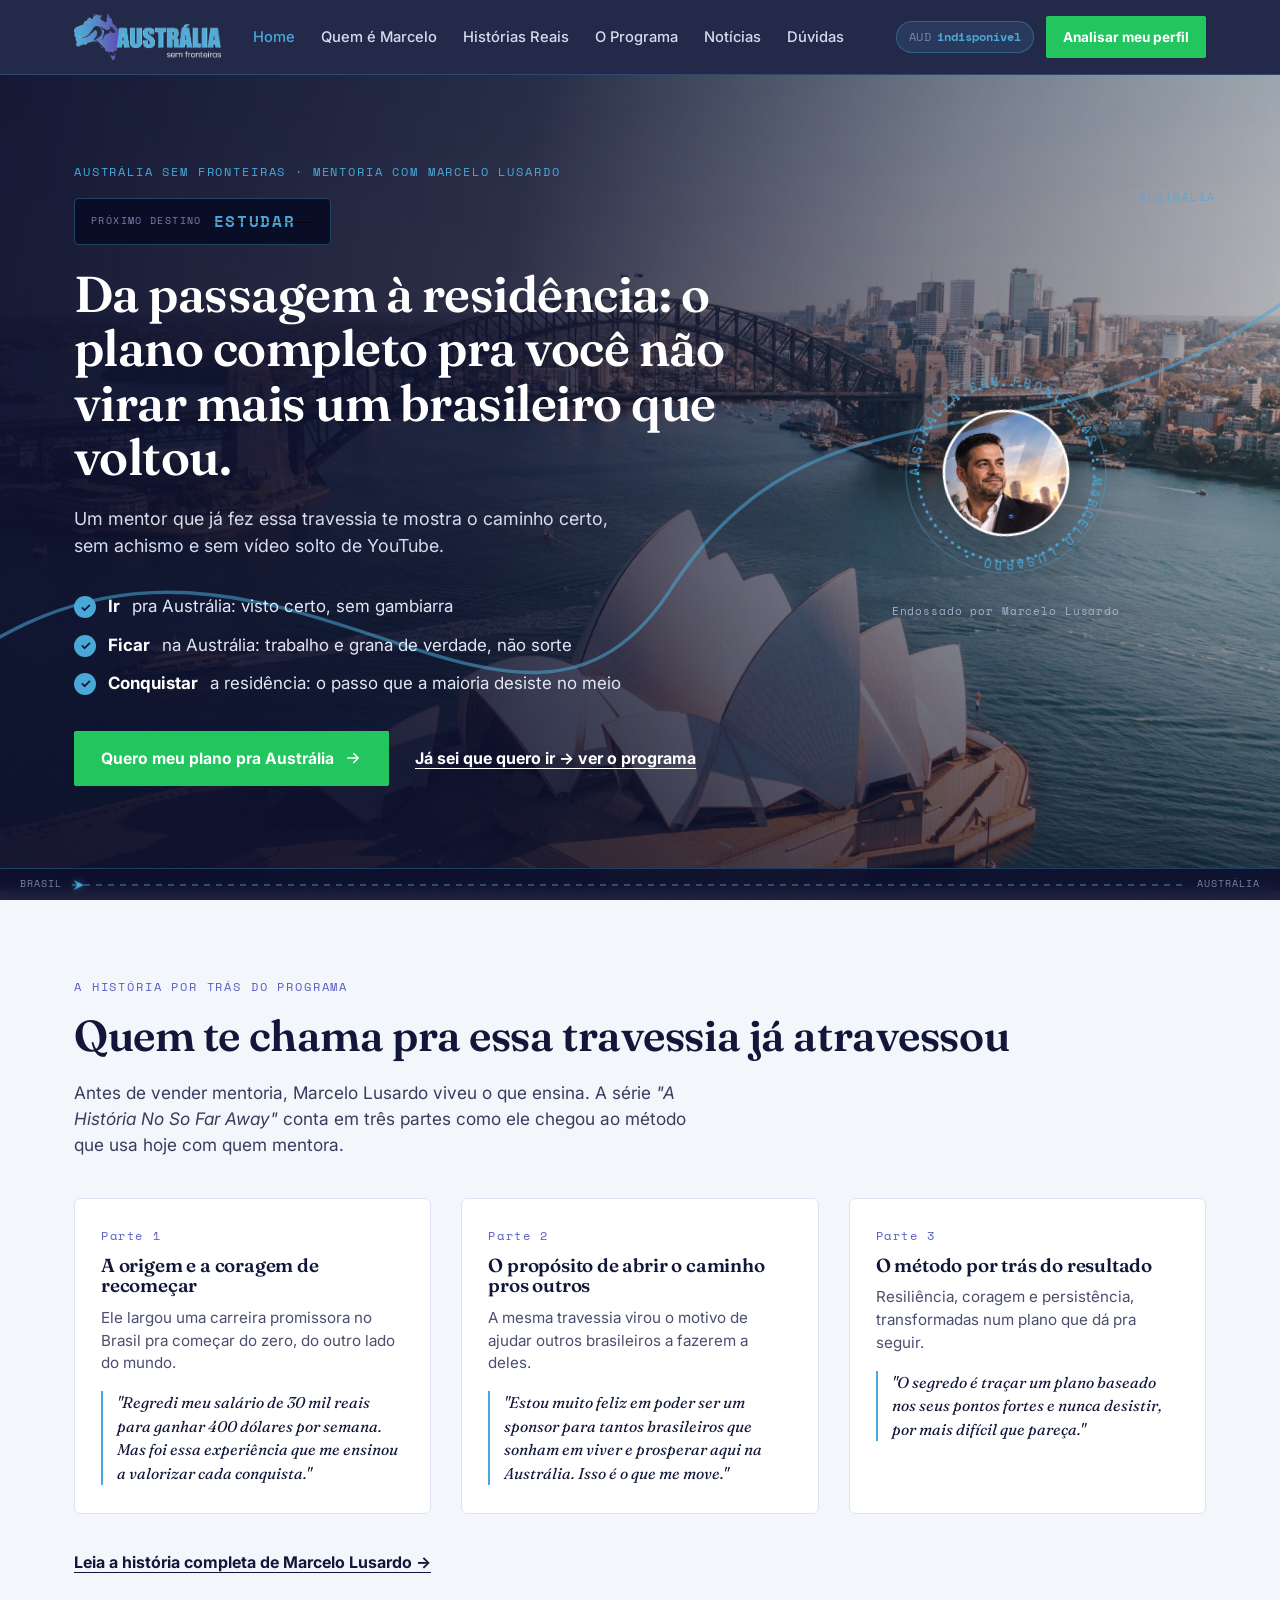
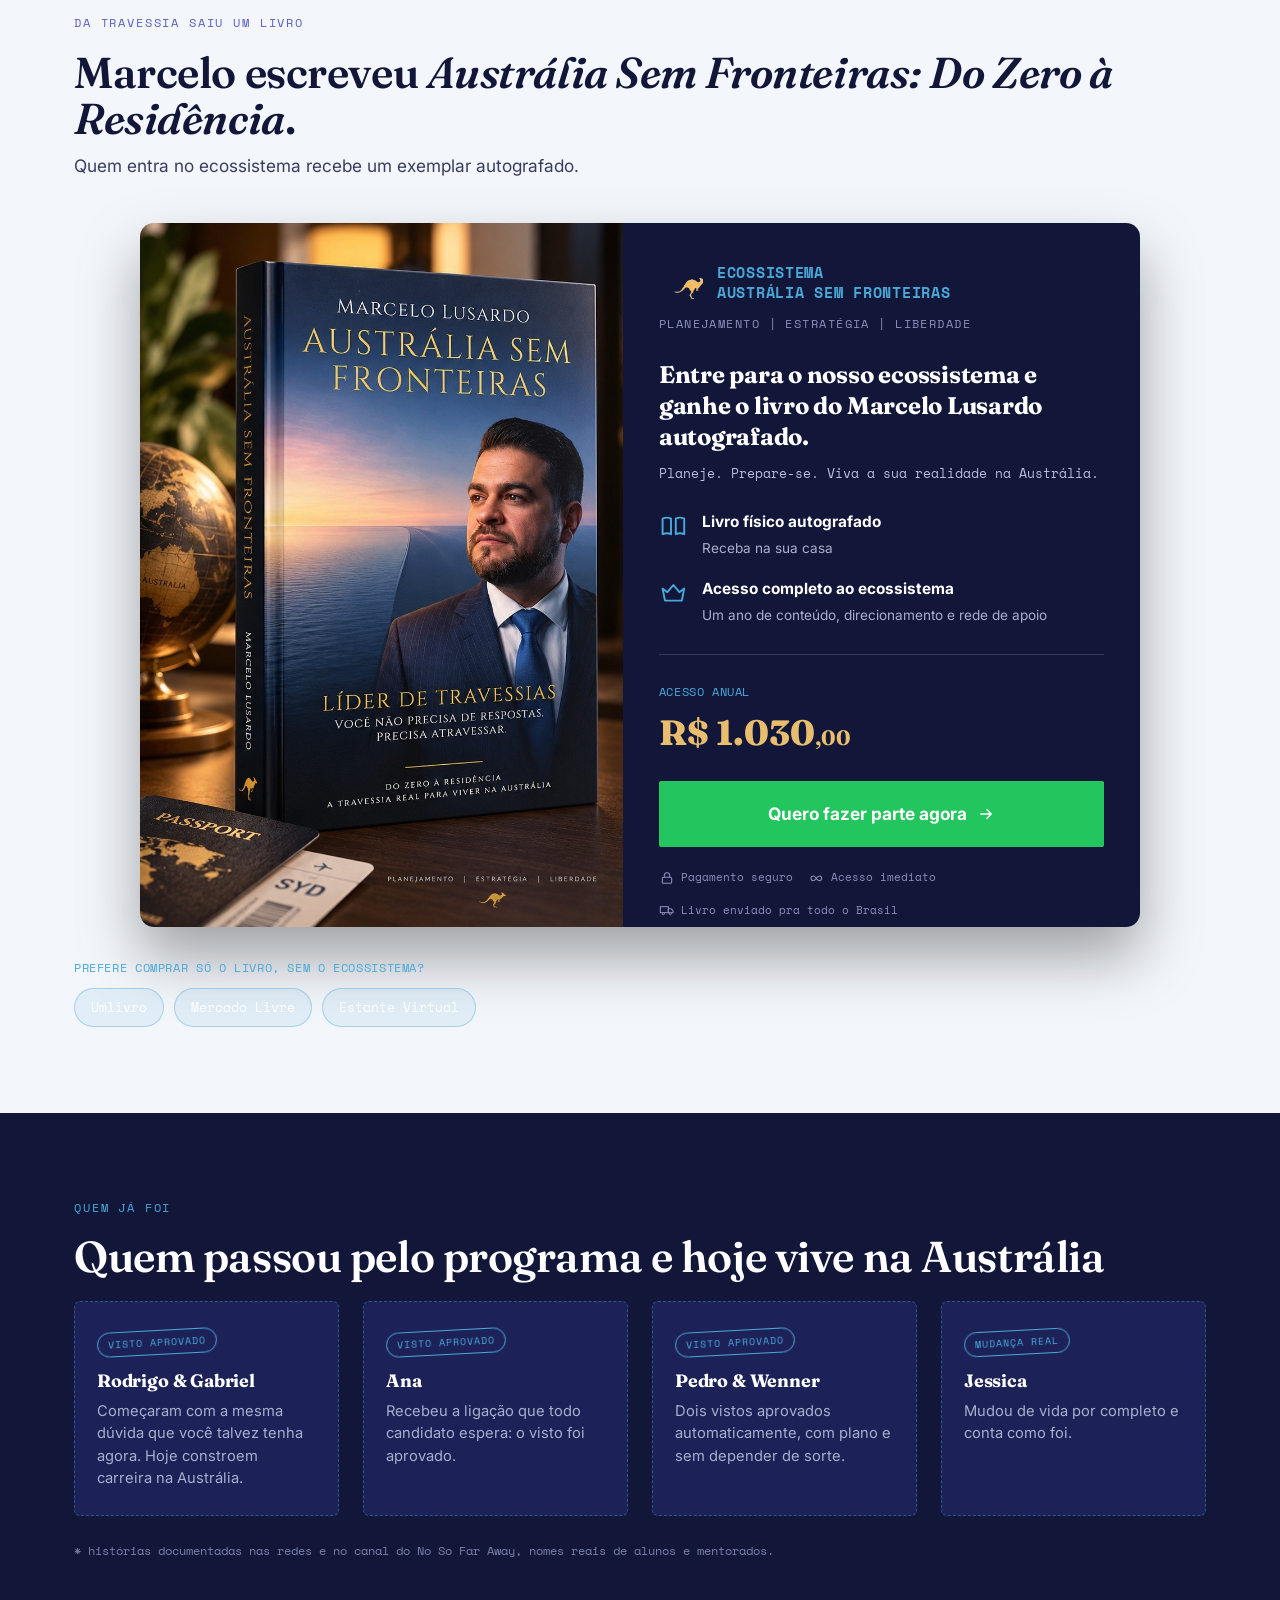
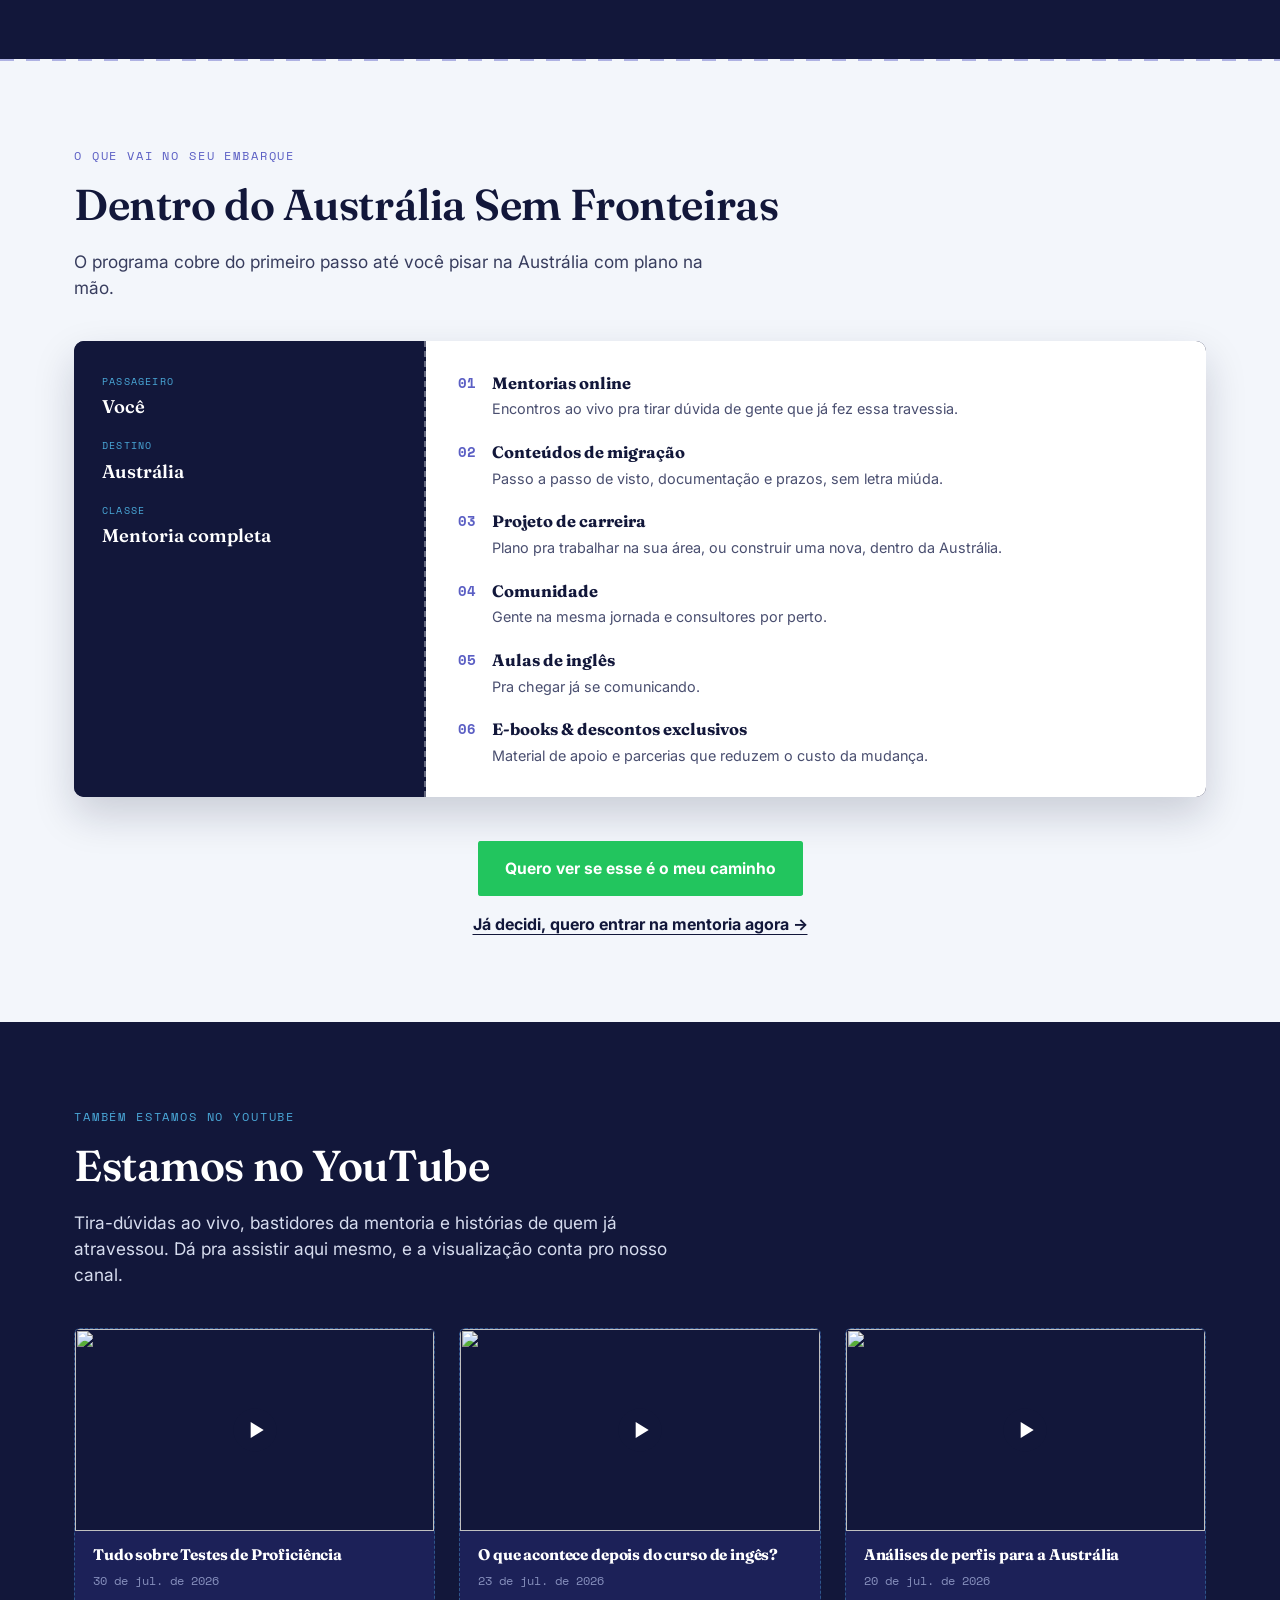
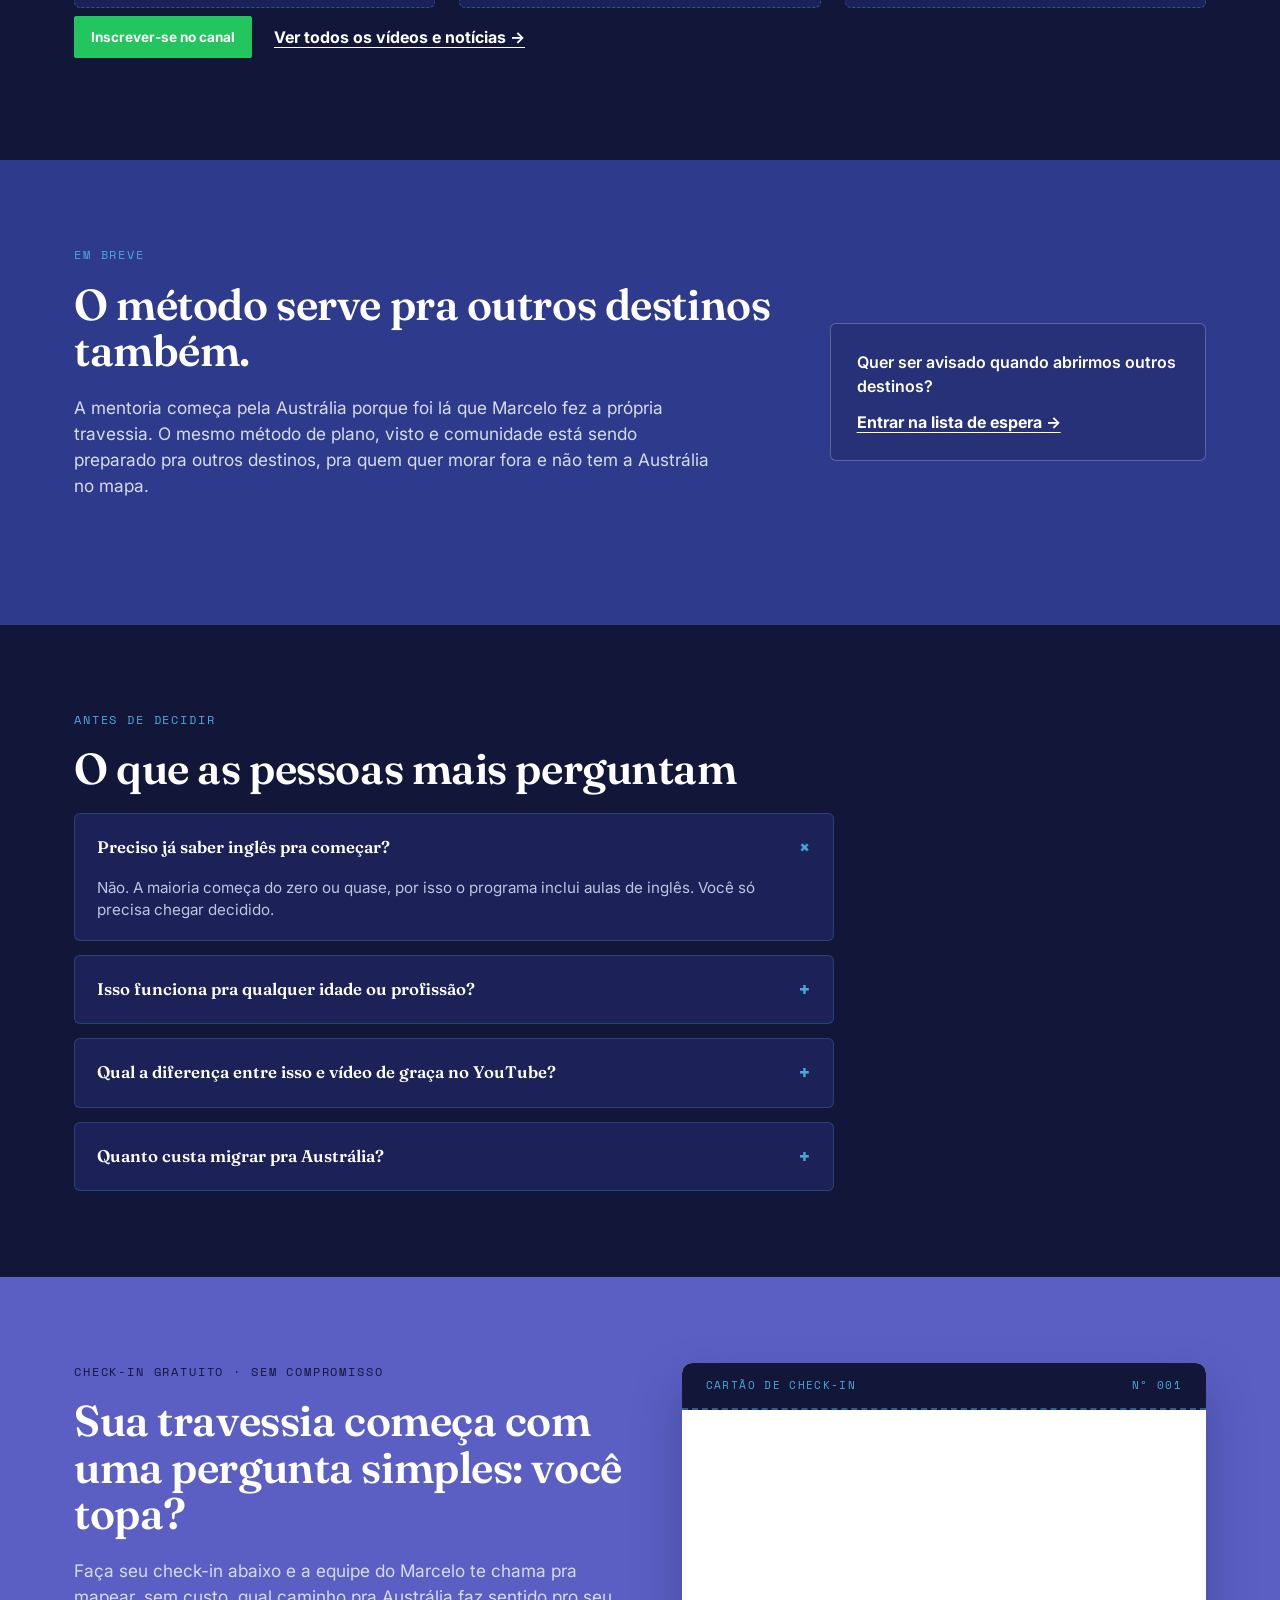
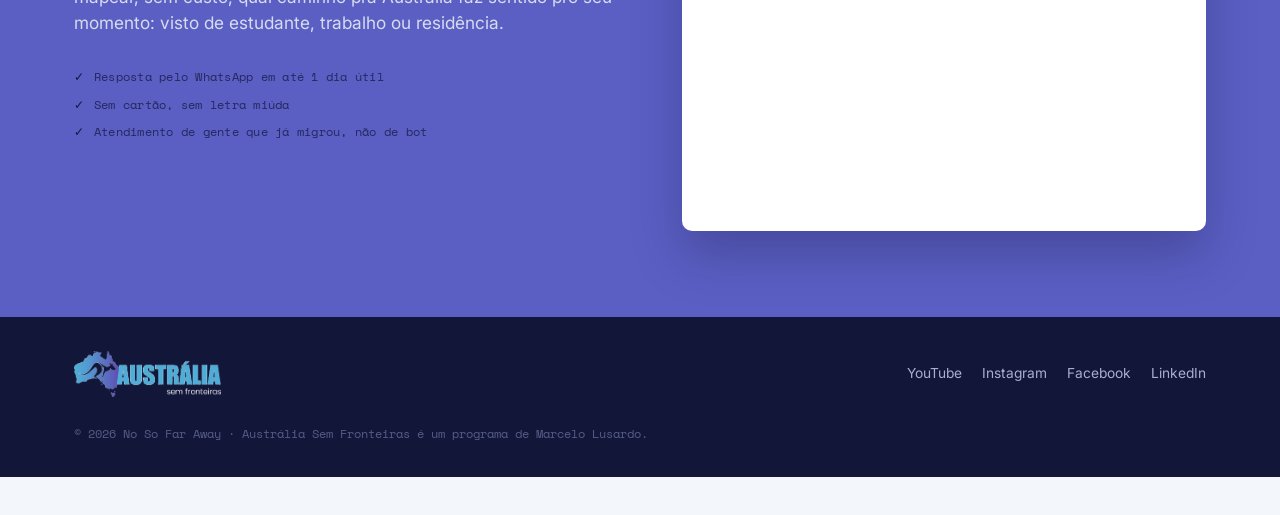
==== commit b86df573: "feat: formulário de check-in real (Zoho Forms) cai direto no CRM Substitui o formulário front-end-on" ====
--- a/index.html
+++ b/index.html
@@ -367,9 +367,10 @@
 </section>
 
 <!-- ======================= CTA FINAL ======================= -->
-<!-- NOTA PRA MIGRAÇÃO WORDPRESS: formulário é só front-end nesta fase de protótipo
-     (mostra estado de sucesso via JS, mas não envia dado nenhum de verdade).
-     Precisa ser conectado a e-mail/CRM real na hora do tema WP, igual ao Hanaoka. -->
+<!-- Formulário real da Expert Education (Zoho Forms, form "NSFA - Website Home BR"),
+     enviado pelo João em 2026-09-24 — cai direto no CRM deles. Substitui o
+     formulário front-end-only do protótipo (não mexer nos dizeres/ids do
+     script, é o embed oficial deles). -->
 <section class="section section--rust" id="analise">
   <div class="wrap analise-grid">
     <div class="analise-copy">
@@ -383,44 +384,124 @@
       </ul>
     </div>
 
-    <form class="checkin-card" id="lead-form" novalidate>
+    <div class="checkin-card">
       <div class="checkin-card__header">
         <span>CARTÃO DE CHECK-IN</span>
         <span>Nº 001</span>
       </div>
 
-      <div class="checkin-card__body">
-        <label>Nome completo
-          <input required name="nome" type="text" placeholder="Seu nome" autocomplete="name">
-        </label>
-        <label>WhatsApp
-          <input required name="whatsapp" type="tel" placeholder="(11) 91234-5678" autocomplete="tel">
-        </label>
-        <label>E-mail
-          <input required name="email" type="email" placeholder="voce@email.com" autocomplete="email">
-        </label>
-        <label>Seu objetivo
-          <select name="objetivo">
-            <option>Estudar na Austrália</option>
-            <option>Trabalhar na Austrália</option>
-            <option>Morar / residência permanente</option>
-            <option>Ainda não sei, quero entender as opções</option>
-          </select>
-        </label>
-
-        <button type="submit" class="btn btn-ticket btn-large checkin-submit">
-          <span>Confirmar check-in</span>
-          <svg viewBox="0 0 24 24" width="18" height="18" aria-hidden="true"><path d="M5 12h14M13 6l6 6-6 6" fill="none" stroke="currentColor" stroke-width="2" stroke-linecap="round" stroke-linejoin="round"/></svg>
-        </button>
-        <p class="checkin-note">Zero spam. Só a equipe do Marcelo entra em contato.</p>
+      <div class="checkin-card__zoho">
+        <div id="zf_div_L7I4t8jq2GmgsRSpIoupXtdrqT10mvPCm_c5w6fFSZQ"></div>
+        <script type="text/javascript">
+        (function() {
+          try{
+            var f = document.createElement("iframe");
+
+              var ifrmSrc = 'https://forms.zohopublic.com/experteducation/form/NSFAWebsiteHome/formperma/L7I4t8jq2GmgsRSpIoupXtdrqT10mvPCm_c5w6fFSZQ?zf_rszfm=1';
+
+
+            try{
+              if ( typeof ZFAdvLead != "undefined" && typeof zfutm_zfAdvLead != "undefined" ) {
+                for( var prmIdx = 0 ; prmIdx < ZFAdvLead.utmPNameArr.length ; prmIdx ++ ) {
+                    var utmPm = ZFAdvLead.utmPNameArr[ prmIdx ];
+                    utmPm = ( ZFAdvLead.isSameDomian && ( ZFAdvLead.utmcustPNameArr.indexOf(utmPm) == -1 ) ) ? "zf_" + utmPm : utmPm;
+                    var utmVal = zfutm_zfAdvLead.zfautm_gC_enc( ZFAdvLead.utmPNameArr[ prmIdx ] );
+                    if ( typeof utmVal !== "undefined" ) {
+                      if ( utmVal != "" ) {
+                        if(ifrmSrc.indexOf('?') > 0){
+                             ifrmSrc = ifrmSrc+'&'+utmPm+'='+utmVal;
+                        }else{
+                            ifrmSrc = ifrmSrc+'?'+utmPm+'='+utmVal;
+                        }
+                      }
+                    }
+                }
+              }
+              if ( typeof ZFLead !== "undefined" && typeof zfutm_zfLead !== "undefined" ) {
+                for( var prmIdx = 0 ; prmIdx < ZFLead.utmPNameArr.length ; prmIdx ++ ) {
+                    var utmPm = ZFLead.utmPNameArr[ prmIdx ];
+                    var utmVal = zfutm_zfLead.zfutm_gC_enc( ZFLead.utmPNameArr[ prmIdx ] );
+                    if ( typeof utmVal !== "undefined" ) {
+                      if ( utmVal != "" ){
+                        if(ifrmSrc.indexOf('?') > 0){
+                          ifrmSrc = ifrmSrc+'&'+utmPm+'='+utmVal;//No I18N
+                        }else{
+                          ifrmSrc = ifrmSrc+'?'+utmPm+'='+utmVal;//No I18N
+                        }
+                      }
+                    }
+                }
+              }
+              if (!((new RegExp("[?&]referrername=")).test(ifrmSrc))) {
+            var rfr = window.location.href;
+
+            try {
+                rfr = window.self !== window.top ?
+                    window.top.location.href :
+                    (/^https?:\/\/[\w.-]+\.[a-zA-Z]{2,}/i.test(rfr) ? rfr : "");
+            } catch (e) {}
+
+            if (rfr && rfr !== "") {
+                if (rfr.length > 1800) {
+                    var queryIndex = rfr.indexOf('?');
+                    if (queryIndex > -1) {
+                        rfr = rfr.substring(0, queryIndex);
+                    }
+                    if (rfr.length > 1800) {
+                        rfr = rfr.substring(0, 1800);
+                    }
+                }
+                ifrmSrc += ((ifrmSrc.indexOf('?') > 0) ? '&' : '?') + 'referrername=' + encodeURIComponent(rfr);
+            }
+        }
+            }catch(e){}
+
+
+            f.src = ifrmSrc;
+            f.style.border="none";
+            f.style.height="403px";
+            f.style.width="99%";
+            f.style.transition="all 0.5s ease";
+            f.setAttribute("aria-label", 'NSFA \- Website Home BR');
+            f.setAttribute("allow","geolocation;");
+            var d = document.getElementById("zf_div_L7I4t8jq2GmgsRSpIoupXtdrqT10mvPCm_c5w6fFSZQ");
+            d.appendChild(f);
+            window.addEventListener('message', function (){
+                var evntData = event.data;
+                if( evntData && evntData.constructor == String ){
+                    var zf_ifrm_data = evntData.split("|");
+                    if ( zf_ifrm_data.length == 2 || zf_ifrm_data.length == 3 ) {
+                        var zf_perma = zf_ifrm_data[0];
+                        var zf_ifrm_ht_nw = ( parseInt(zf_ifrm_data[1], 10) + 15 ) + "px";
+                        var iframe = document.getElementById("zf_div_L7I4t8jq2GmgsRSpIoupXtdrqT10mvPCm_c5w6fFSZQ").getElementsByTagName("iframe")[0];
+                        if ( (iframe.src).indexOf('formperma') > 0 && (iframe.src).indexOf(zf_perma) > 0 ) {
+                            var prevIframeHeight = iframe.style.height;
+                            var zf_tout = false;
+                            if( zf_ifrm_data.length == 3 ) {
+                                iframe.scrollIntoView();
+                                zf_tout = true;
+                            }
+
+                            if ( prevIframeHeight != zf_ifrm_ht_nw ) {
+                                if( zf_tout ) {
+                                    setTimeout(function(){
+                                        iframe.style.height = zf_ifrm_ht_nw;
+                                    },500);
+                                } else {
+                                    iframe.style.height = zf_ifrm_ht_nw;
+                                }
+                            }
+                        }
+                    }
+                }
+            }, false);
+        }catch(e){}
+
+
+        })();
+        </script>
       </div>
-
-      <div class="checkin-card__success" hidden>
-        <svg viewBox="0 0 48 48" width="44" height="44" aria-hidden="true"><circle cx="24" cy="24" r="22" fill="none" stroke="currentColor" stroke-width="2"/><path d="M14 24l7 7 13-14" fill="none" stroke="currentColor" stroke-width="2.5" stroke-linecap="round" stroke-linejoin="round"/></svg>
-        <strong>Check-in confirmado!</strong>
-        <p>Em breve alguém do time chama você no WhatsApp pra mapear sua travessia.</p>
-      </div>
-    </form>
+    </div>
   </div>
 </section>
 
--- a/assets/css/style.css
+++ b/assets/css/style.css
@@ -359,21 +359,11 @@
 
 .checkin-card{ background:var(--cream); border-radius:10px; overflow:hidden; box-shadow:0 24px 50px rgba(18,23,58,.28); position:relative; }
 .checkin-card__header{ display:flex; justify-content:space-between; align-items:center; background:var(--ink); color:var(--gold); font-family:var(--font-mono); font-size:.7rem; letter-spacing:.12em; padding:14px 24px; border-bottom:2px dashed rgba(74,168,216,.5); }
-.checkin-card__body{ display:grid; gap:16px; padding:28px 26px 24px; }
-.checkin-card__body[hidden]{ display:none; }
-.checkin-card label{ display:flex; flex-direction:column; gap:6px; font-family:var(--font-mono); font-size:.7rem; letter-spacing:.08em; text-transform:uppercase; color:#6E76A0; }
-.checkin-card input, .checkin-card select{
-  font-family:var(--font-body); font-size:.98rem; color:var(--ink-text);
-  padding:12px 14px; border:1.5px solid #DCE3F2; border-radius:4px; background:#fff;
-}
-.checkin-card input:focus, .checkin-card select:focus{ outline:2px solid var(--rust); outline-offset:1px; border-color:var(--rust); }
-.checkin-submit{ width:100%; justify-content:center; margin-top:6px; }
-.checkin-note{ margin:0; text-align:center; font-size:.76rem; color:#6E76A0; }
-
-.checkin-card__success{ padding:60px 30px; display:flex; flex-direction:column; align-items:center; text-align:center; gap:10px; color:var(--eucalyptus); }
-.checkin-card__success[hidden]{ display:none; }
-.checkin-card__success strong{ font-family:var(--font-display); font-size:1.3rem; color:var(--ink); }
-.checkin-card__success p{ color:#4A4F70; margin:0; max-width:34ch; }
+
+/* embed do formulário real (Zoho Forms/CRM da Expert Education) — o iframe
+   ajusta a própria altura via postMessage, então só damos o respiro em volta. */
+.checkin-card__zoho{ padding:14px 14px 4px; }
+.checkin-card__zoho iframe{ display:block; }
 
 /* -------------------- bio page (Marcelo Lusardo) -------------------- */
 .bio-hero{
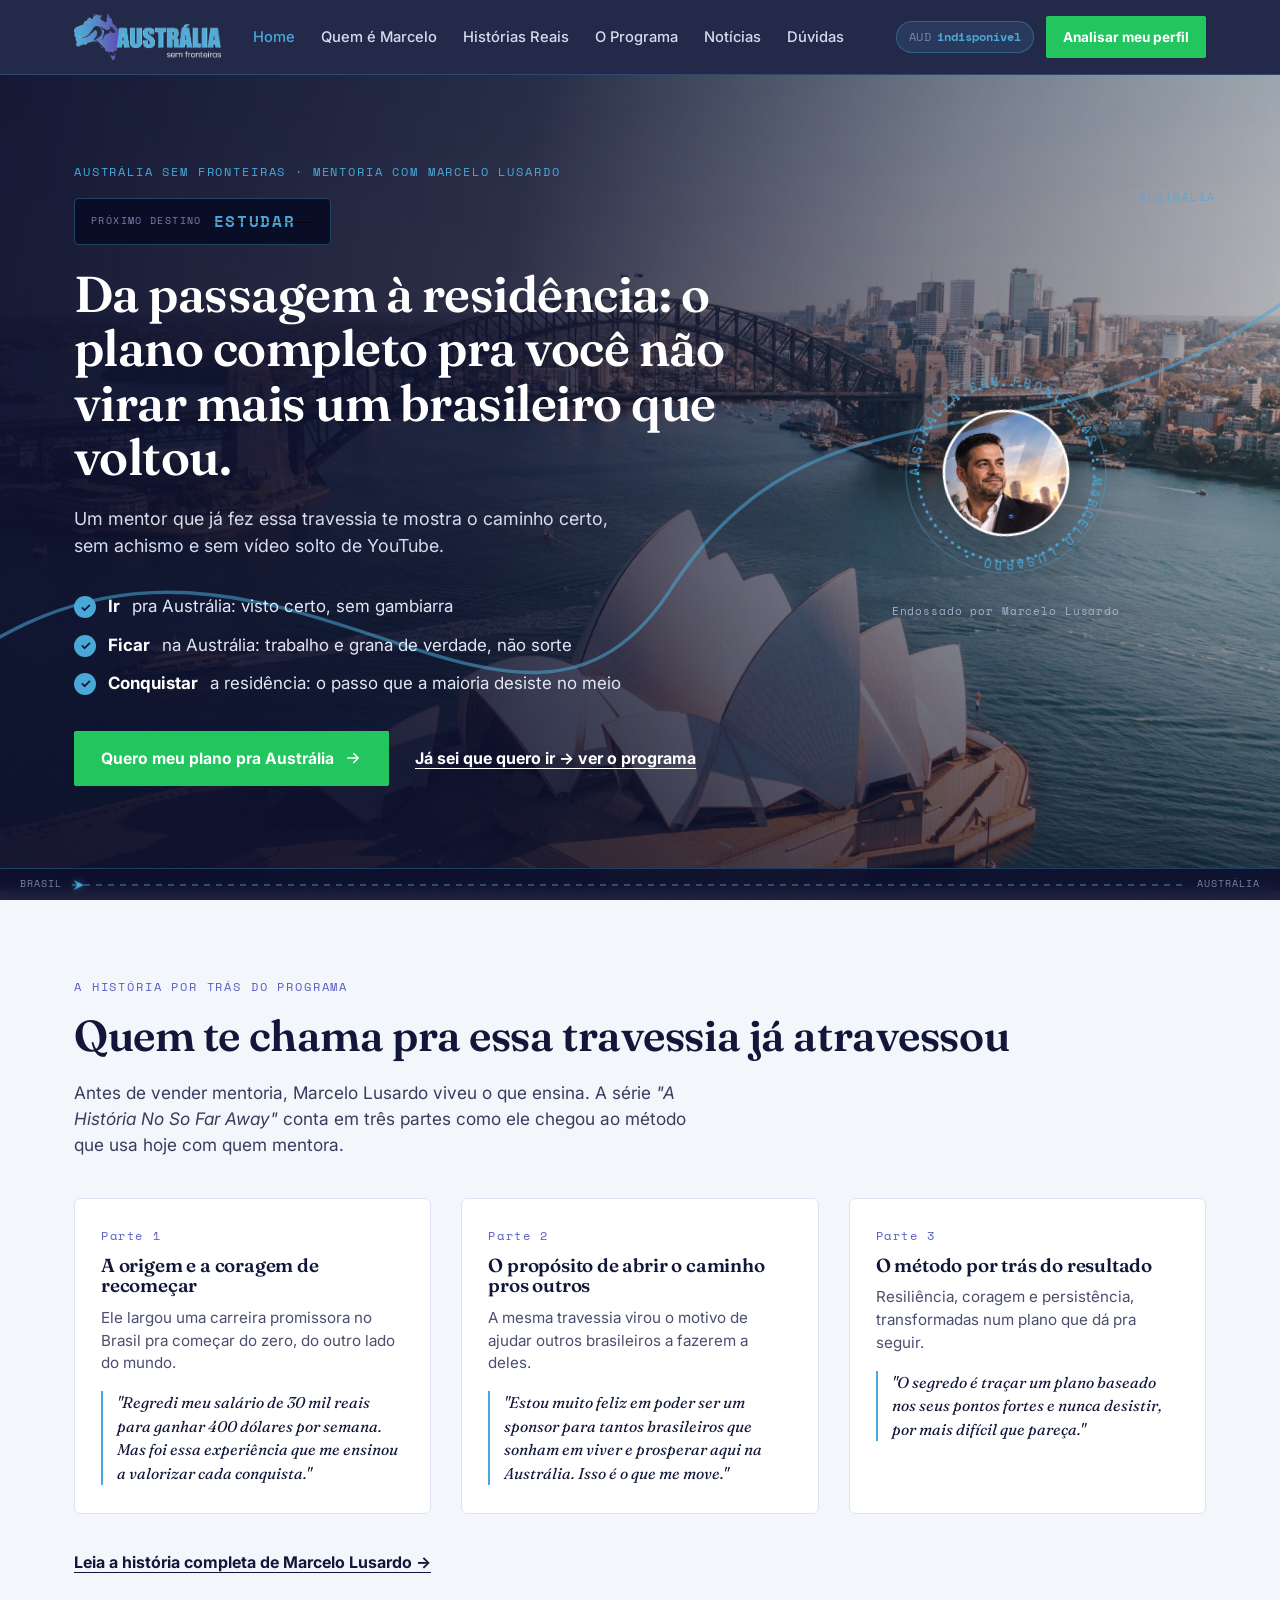
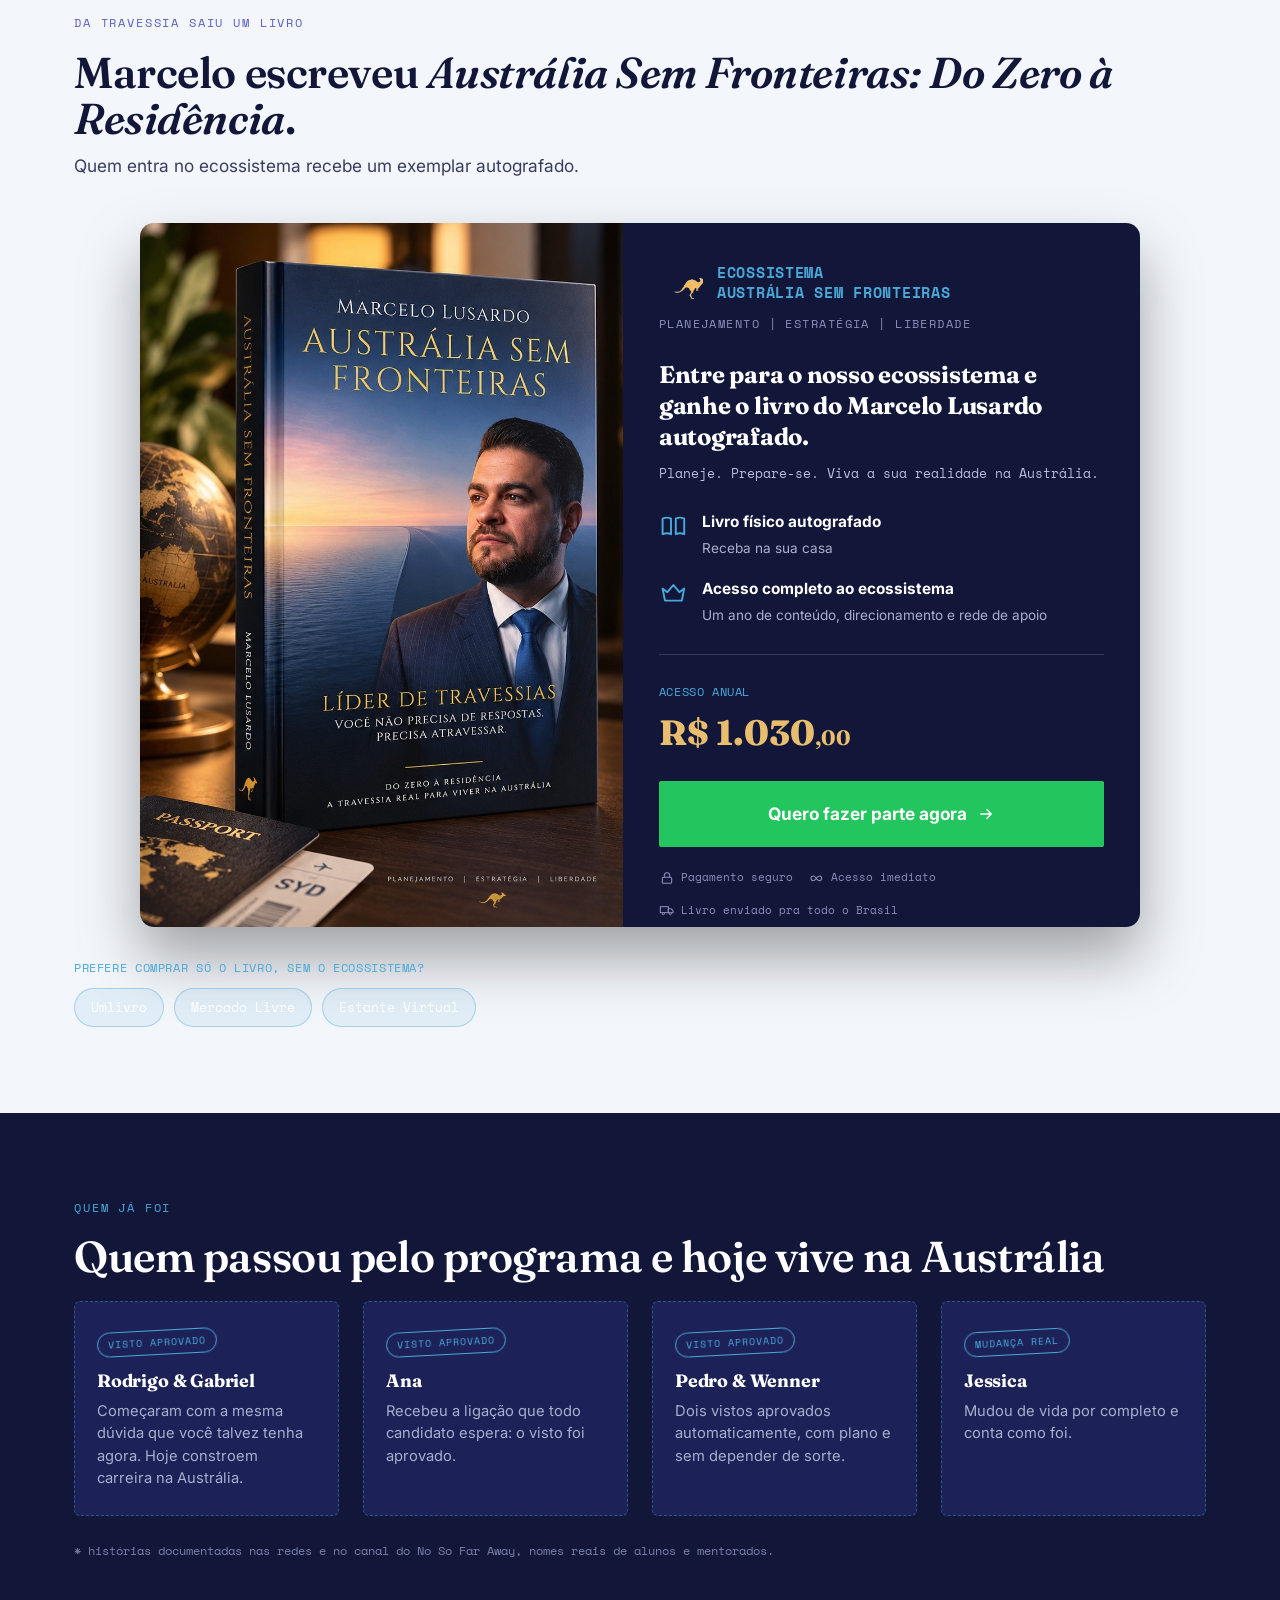
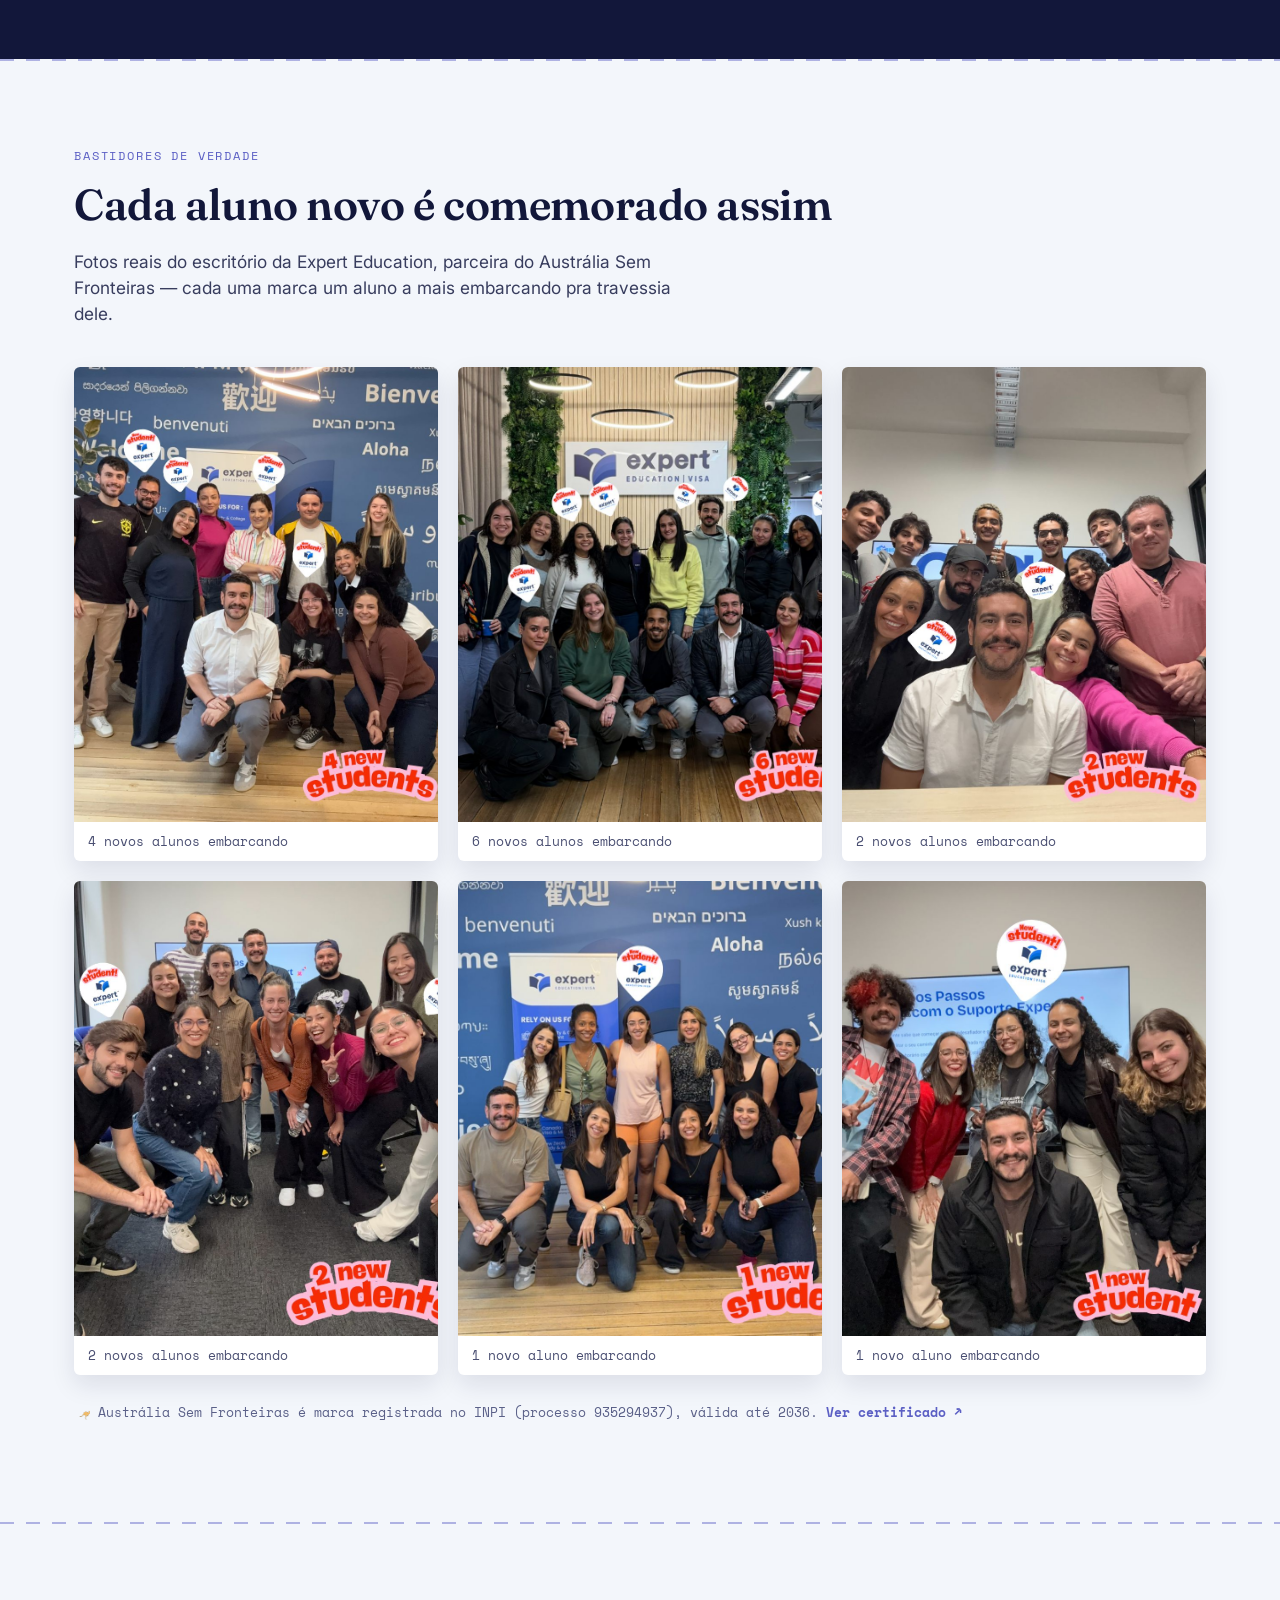
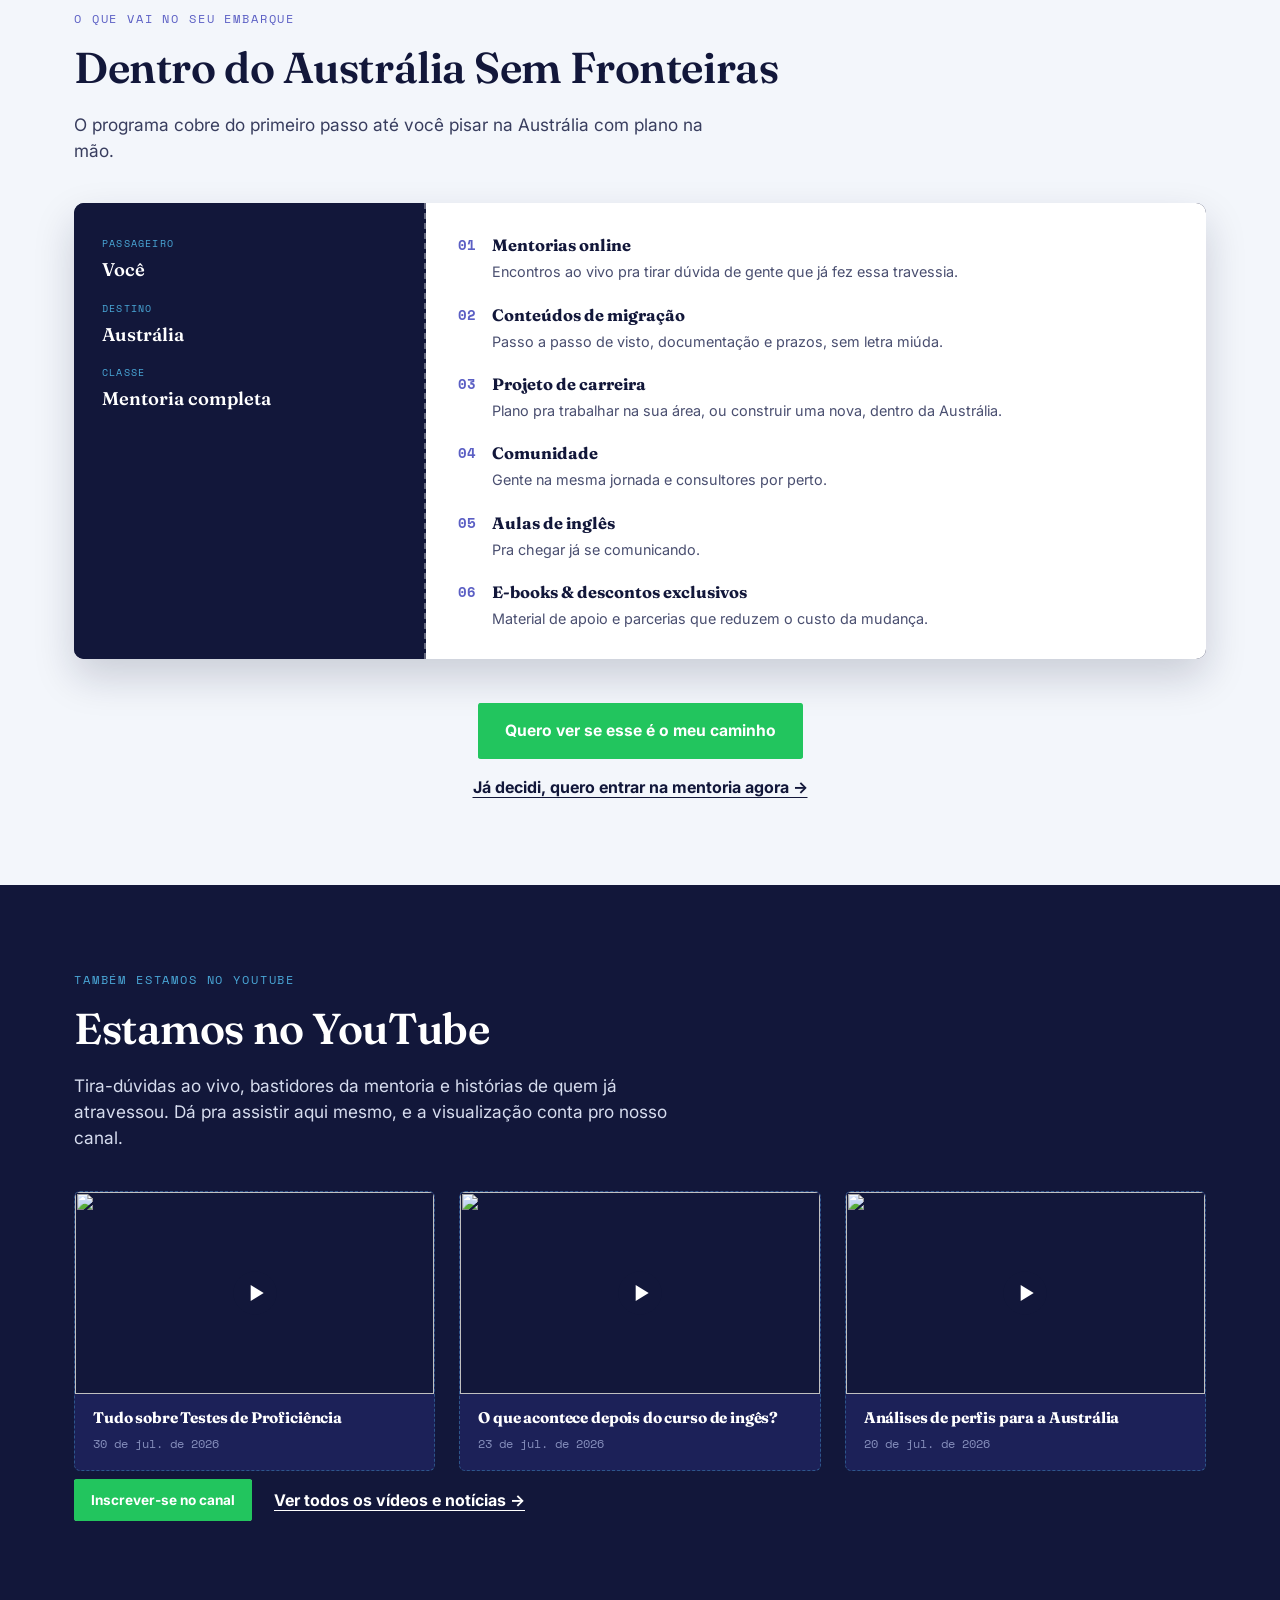
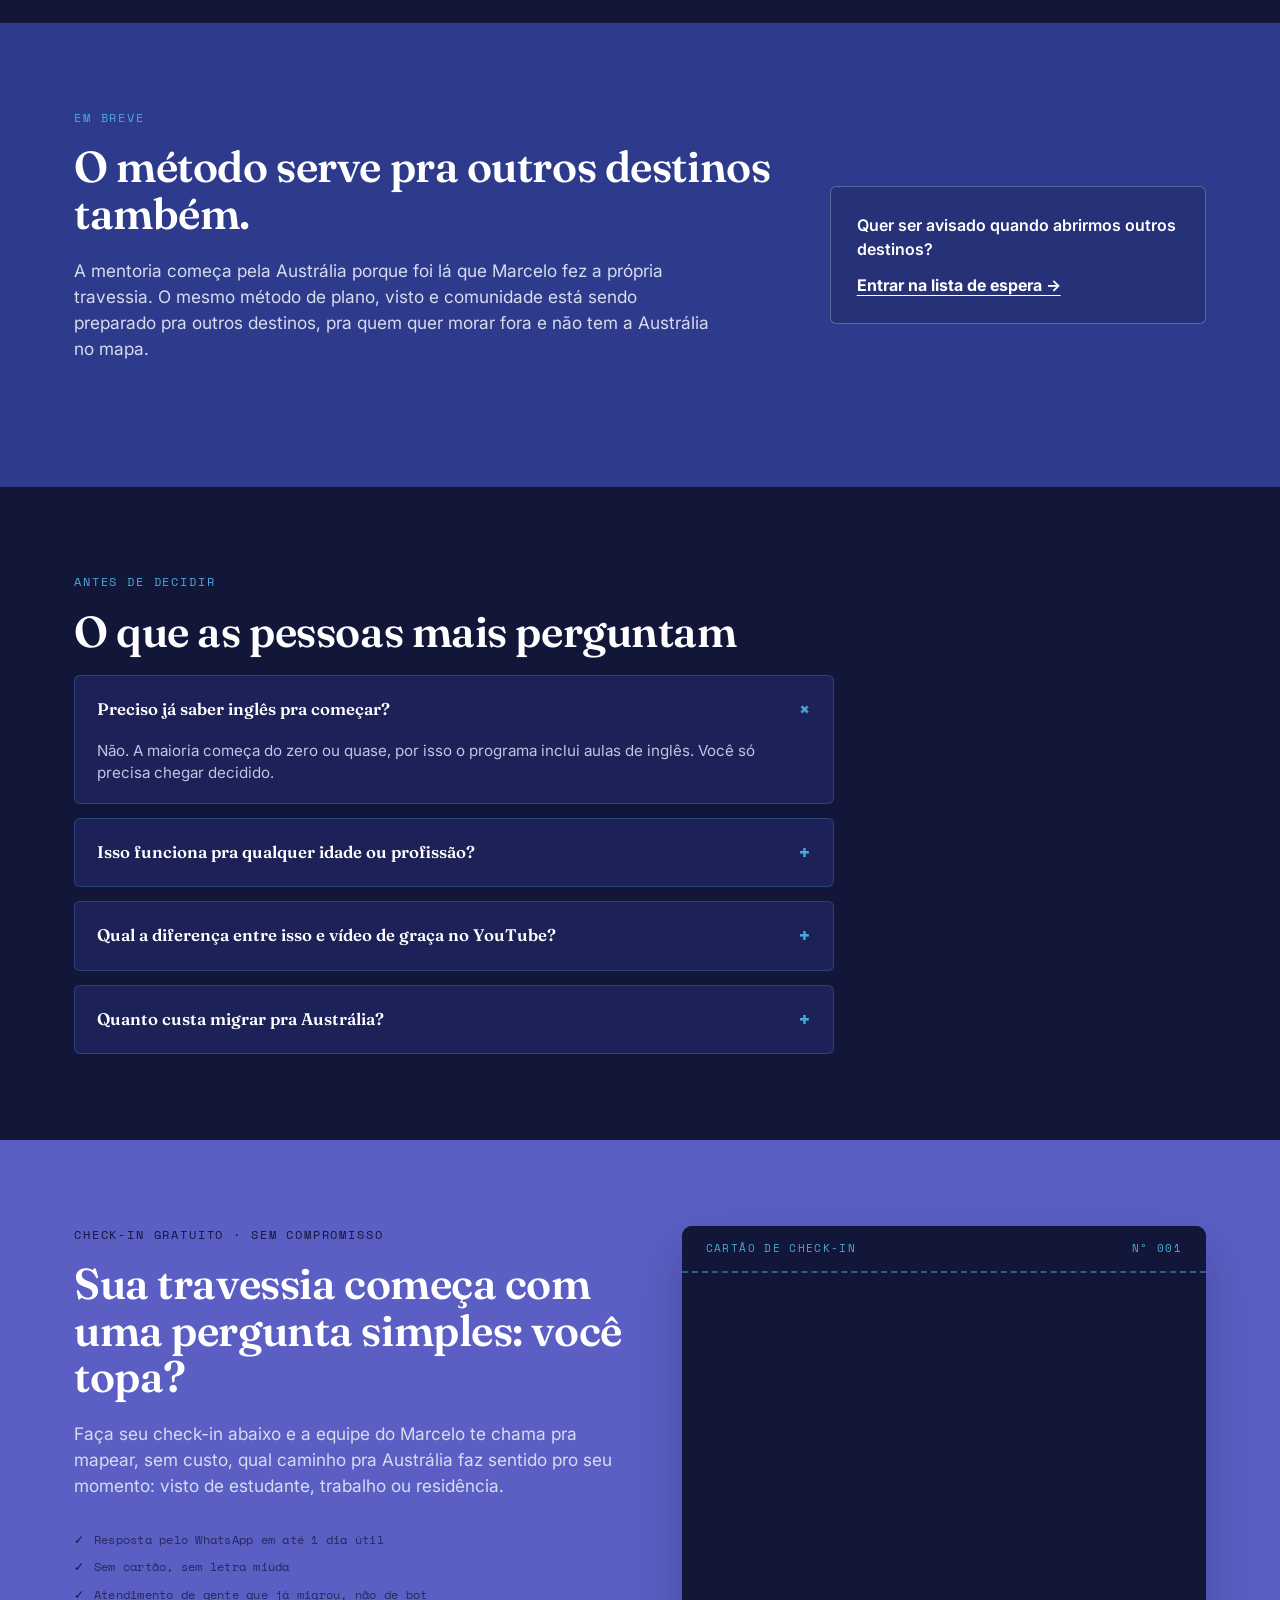
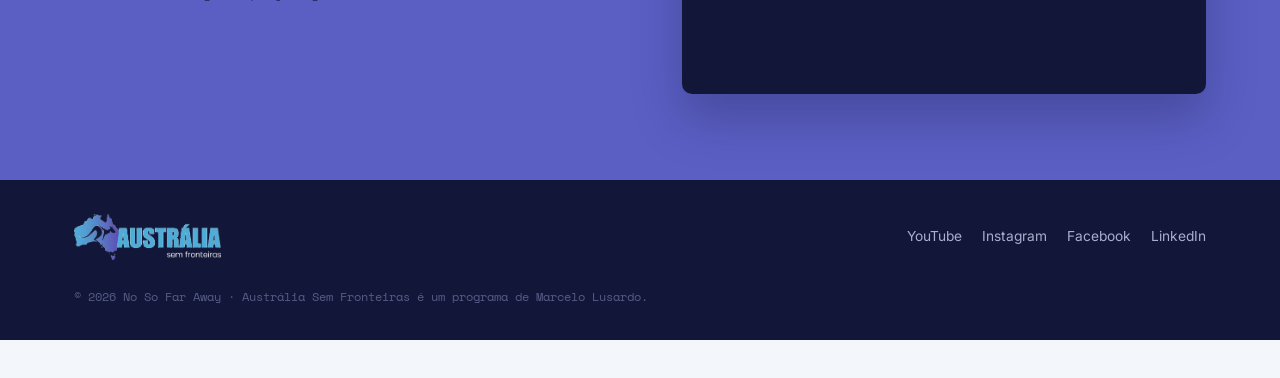
==== commit 4935c915: "feat: comunidade/eventos, vídeos em destaque, Instagram e selo INPI - index.html: nova seção "Comuni" ====
--- a/index.html
+++ b/index.html
@@ -262,6 +262,51 @@
       </article>
     </div>
     <p class="stamp-note">* histórias documentadas nas redes e no canal do No So Far Away, nomes reais de alunos e mentorados.</p>
+  </div>
+</section>
+
+<!-- ticket divider -->
+<div class="ticket-divider ticket-divider--paper" aria-hidden="true"><span></span><span></span><span></span><span></span><span></span><span></span><span></span><span></span><span></span><span></span><span></span><span></span><span></span><span></span><span></span><span></span><span></span><span></span></div>
+
+<!-- ======================= COMUNIDADE / EVENTOS ======================= -->
+<section class="section section--paper" id="comunidade">
+  <div class="wrap">
+    <p class="eyebrow eyebrow--dark">Bastidores de verdade</p>
+    <h2 class="section-title">Cada aluno novo é comemorado assim</h2>
+    <p class="section-lead">Fotos reais do escritório da Expert Education, parceira do Austrália Sem Fronteiras — cada uma marca um aluno a mais embarcando pra travessia dele.</p>
+
+    <div class="community-grid">
+      <figure class="community-card">
+        <img src="assets/img/comunidade/comunidade-03.jpg" alt="Equipe da Expert Education comemorando com o mural de boas-vindas em várias línguas ao fundo, celebrando 4 novos alunos" loading="lazy">
+        <figcaption>4 novos alunos embarcando</figcaption>
+      </figure>
+      <figure class="community-card">
+        <img src="assets/img/comunidade/comunidade-04.jpg" alt="Equipe da Expert Education em frente ao letreiro da empresa, celebrando 6 novos alunos" loading="lazy">
+        <figcaption>6 novos alunos embarcando</figcaption>
+      </figure>
+      <figure class="community-card">
+        <img src="assets/img/comunidade/comunidade-02.jpg" alt="Equipe da Expert Education reunida na sala de reuniões, celebrando 2 novos alunos" loading="lazy">
+        <figcaption>2 novos alunos embarcando</figcaption>
+      </figure>
+      <figure class="community-card">
+        <img src="assets/img/comunidade/comunidade-06.jpg" alt="Equipe da Expert Education reunida no escritório, celebrando 2 novos alunos" loading="lazy">
+        <figcaption>2 novos alunos embarcando</figcaption>
+      </figure>
+      <figure class="community-card">
+        <img src="assets/img/comunidade/comunidade-05.jpg" alt="Equipe da Expert Education em frente ao mural de boas-vindas, celebrando 1 novo aluno" loading="lazy">
+        <figcaption>1 novo aluno embarcando</figcaption>
+      </figure>
+      <figure class="community-card">
+        <img src="assets/img/comunidade/comunidade-01.jpg" alt="Equipe da Expert Education reunida na sala de reuniões, celebrando 1 novo aluno" loading="lazy">
+        <figcaption>1 novo aluno embarcando</figcaption>
+      </figure>
+    </div>
+
+    <p class="stamp-note stamp-note--badge">
+      <img src="assets/img/kangaroo-icon.png" alt="" class="stamp-note__icon">
+      Austrália Sem Fronteiras é marca registrada no INPI (processo 935294937), válida até 2036.
+      <a href="assets/docs/certificado-inpi-australia-sem-fronteiras.pdf" target="_blank" rel="noopener">Ver certificado ↗</a>
+    </p>
   </div>
 </section>
 
--- a/assets/css/style.css
+++ b/assets/css/style.css
@@ -284,6 +284,23 @@
 .stamp-card h3{ color:var(--cream); font-size:1.12rem; margin-bottom:10px; }
 .stamp-card p{ color:#A8AFCC; font-size:.92rem; margin:0; }
 .stamp-note{ margin-top:26px; font-size:.78rem; color:#7A81A8; font-family:var(--font-mono); }
+.stamp-note--badge{ display:flex; align-items:center; gap:8px; font-size:.82rem; color:#5A6088; }
+.stamp-note__icon{ width:16px; height:16px; flex:none; }
+.stamp-note--badge a{ color:var(--rust); font-weight:700; text-decoration:none; }
+.stamp-note--badge a:hover{ text-decoration:underline; }
+
+/* comunidade / eventos (fotos reais) */
+.community-grid{ display:grid; grid-template-columns:repeat(3,1fr); gap:20px; margin-bottom:28px; }
+.community-card{ margin:0; border-radius:var(--radius); overflow:hidden; box-shadow:0 10px 24px rgba(18,23,58,.1); background:var(--cream); }
+.community-card img{ width:100%; aspect-ratio:4/5; object-fit:cover; display:block; }
+.community-card figcaption{ padding:10px 14px; font-size:.8rem; color:#4A4F72; font-family:var(--font-mono); }
+
+@media (max-width:960px){
+  .community-grid{ grid-template-columns:repeat(2,1fr); }
+}
+@media (max-width:640px){
+  .community-grid{ grid-template-columns:1fr; }
+}
 
 /* página Notícias */
 .noticias-hero{ padding-block:64px 48px; }
@@ -310,6 +327,16 @@
 .video-card__title{ color:var(--cream); font-size:.96rem; line-height:1.35; margin:14px 18px 6px; }
 .video-card__date{ display:block; font-family:var(--font-mono); font-size:.72rem; color:#8790BD; margin:0 18px 18px; }
 .videos-cta{ margin-top:8px; display:flex; flex-wrap:wrap; align-items:center; gap:22px; }
+
+/* Instagram (posts/reels embedados via embed.js oficial) */
+.instagram-grid{ display:grid; grid-template-columns:repeat(3,1fr); gap:20px; margin-bottom:8px; justify-items:center; }
+.instagram-grid iframe{ max-width:100%; }
+@media (max-width:960px){
+  .instagram-grid{ grid-template-columns:repeat(2,1fr); }
+}
+@media (max-width:640px){
+  .instagram-grid{ grid-template-columns:1fr; }
+}
 
 @media (max-width:960px){
   .noticias-grid, .videos-grid{ grid-template-columns:repeat(2,1fr); }
@@ -357,7 +384,13 @@
 .hero-trust--onrust{ color:rgba(18,23,58,.75); }
 .hero-trust--onrust li::before{ color:var(--ink); }
 
-.checkin-card{ background:var(--cream); border-radius:10px; overflow:hidden; box-shadow:0 24px 50px rgba(18,23,58,.28); position:relative; }
+/* Fundo do cartão é escuro (--ink) de propósito, não só estético: o corpo
+   do formulário do Zoho é transparente por dentro (deixa o fundo do site
+   hospedeiro aparecer atrás dele) e o rótulo dos campos deles vem em
+   branco fixo — em fundo claro o rótulo simplesmente some. Confirmado ao
+   vivo trocando essa cor (branco = invisível, escuro = legível), sem
+   mexer em nada do lado do Zoho. */
+.checkin-card{ background:var(--ink); border-radius:10px; overflow:hidden; box-shadow:0 24px 50px rgba(18,23,58,.28); position:relative; }
 .checkin-card__header{ display:flex; justify-content:space-between; align-items:center; background:var(--ink); color:var(--gold); font-family:var(--font-mono); font-size:.7rem; letter-spacing:.12em; padding:14px 24px; border-bottom:2px dashed rgba(74,168,216,.5); }
 
 /* embed do formulário real (Zoho Forms/CRM da Expert Education) — o iframe
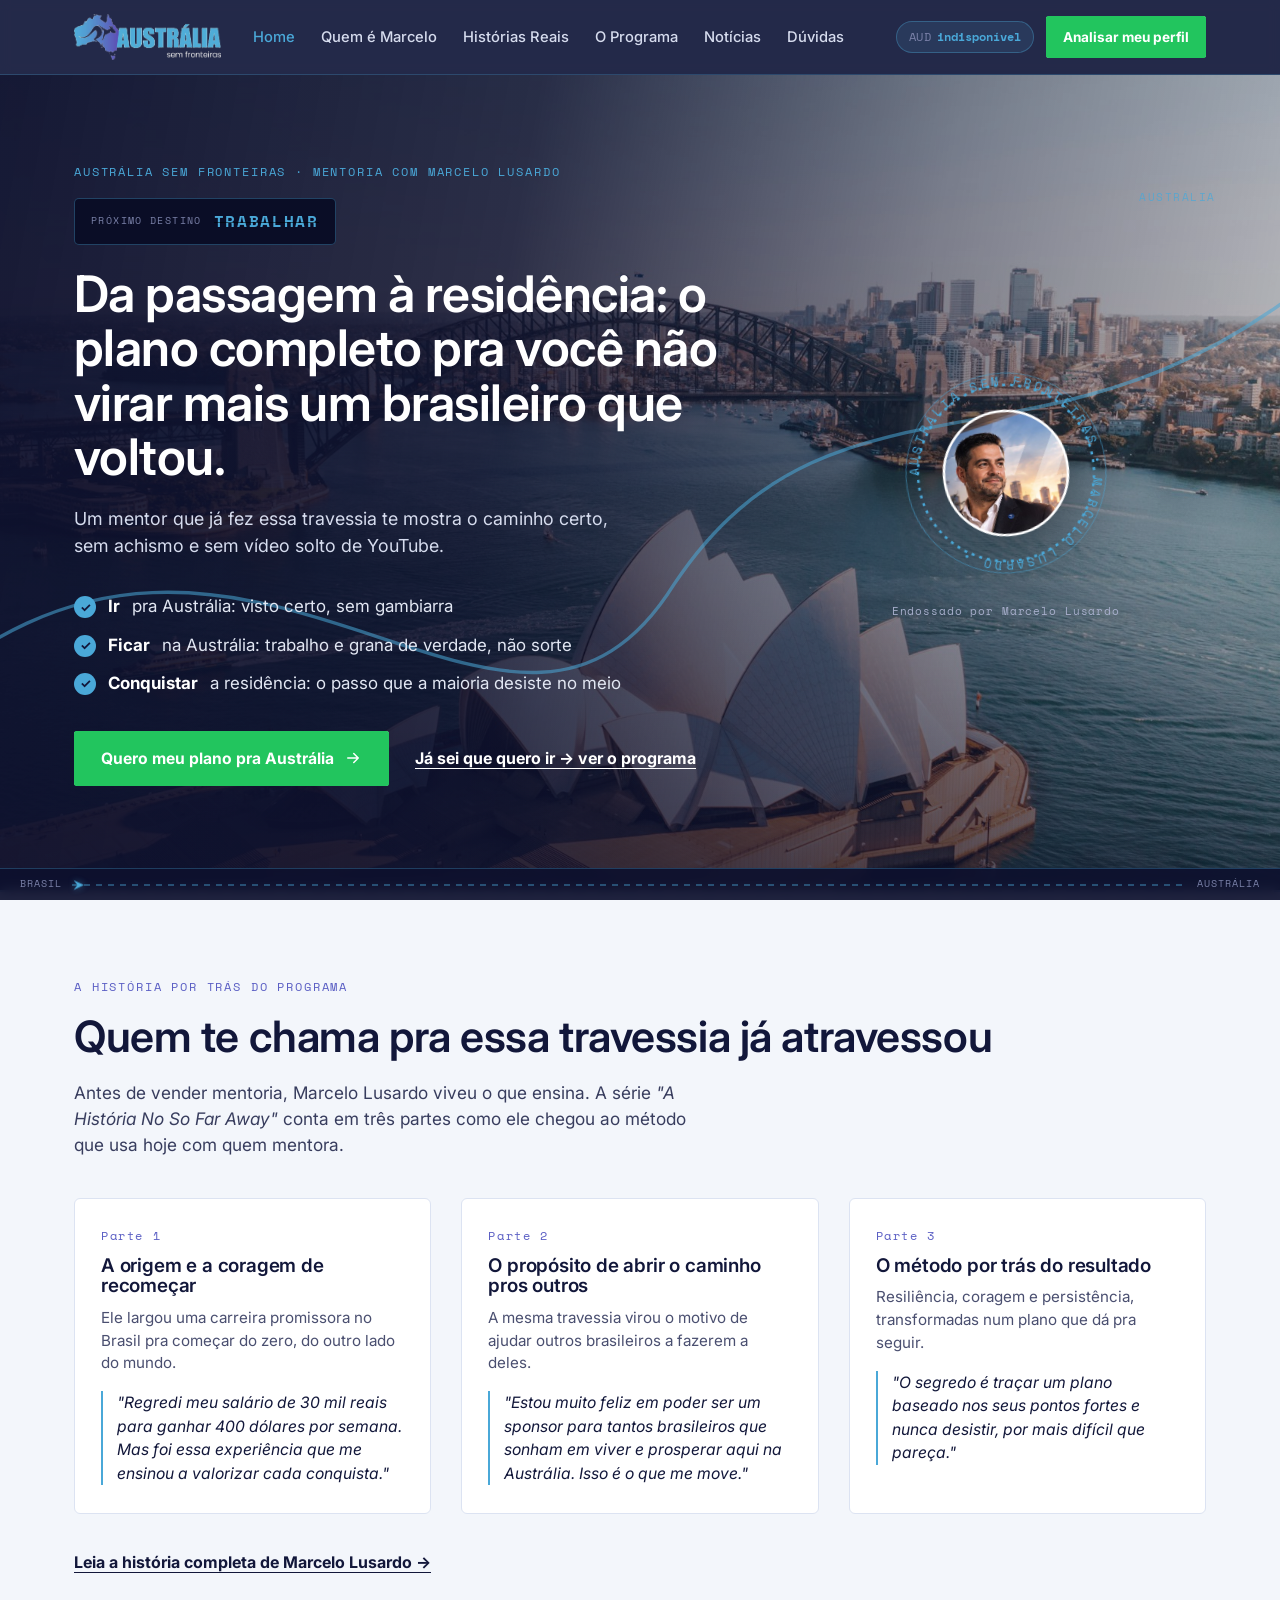
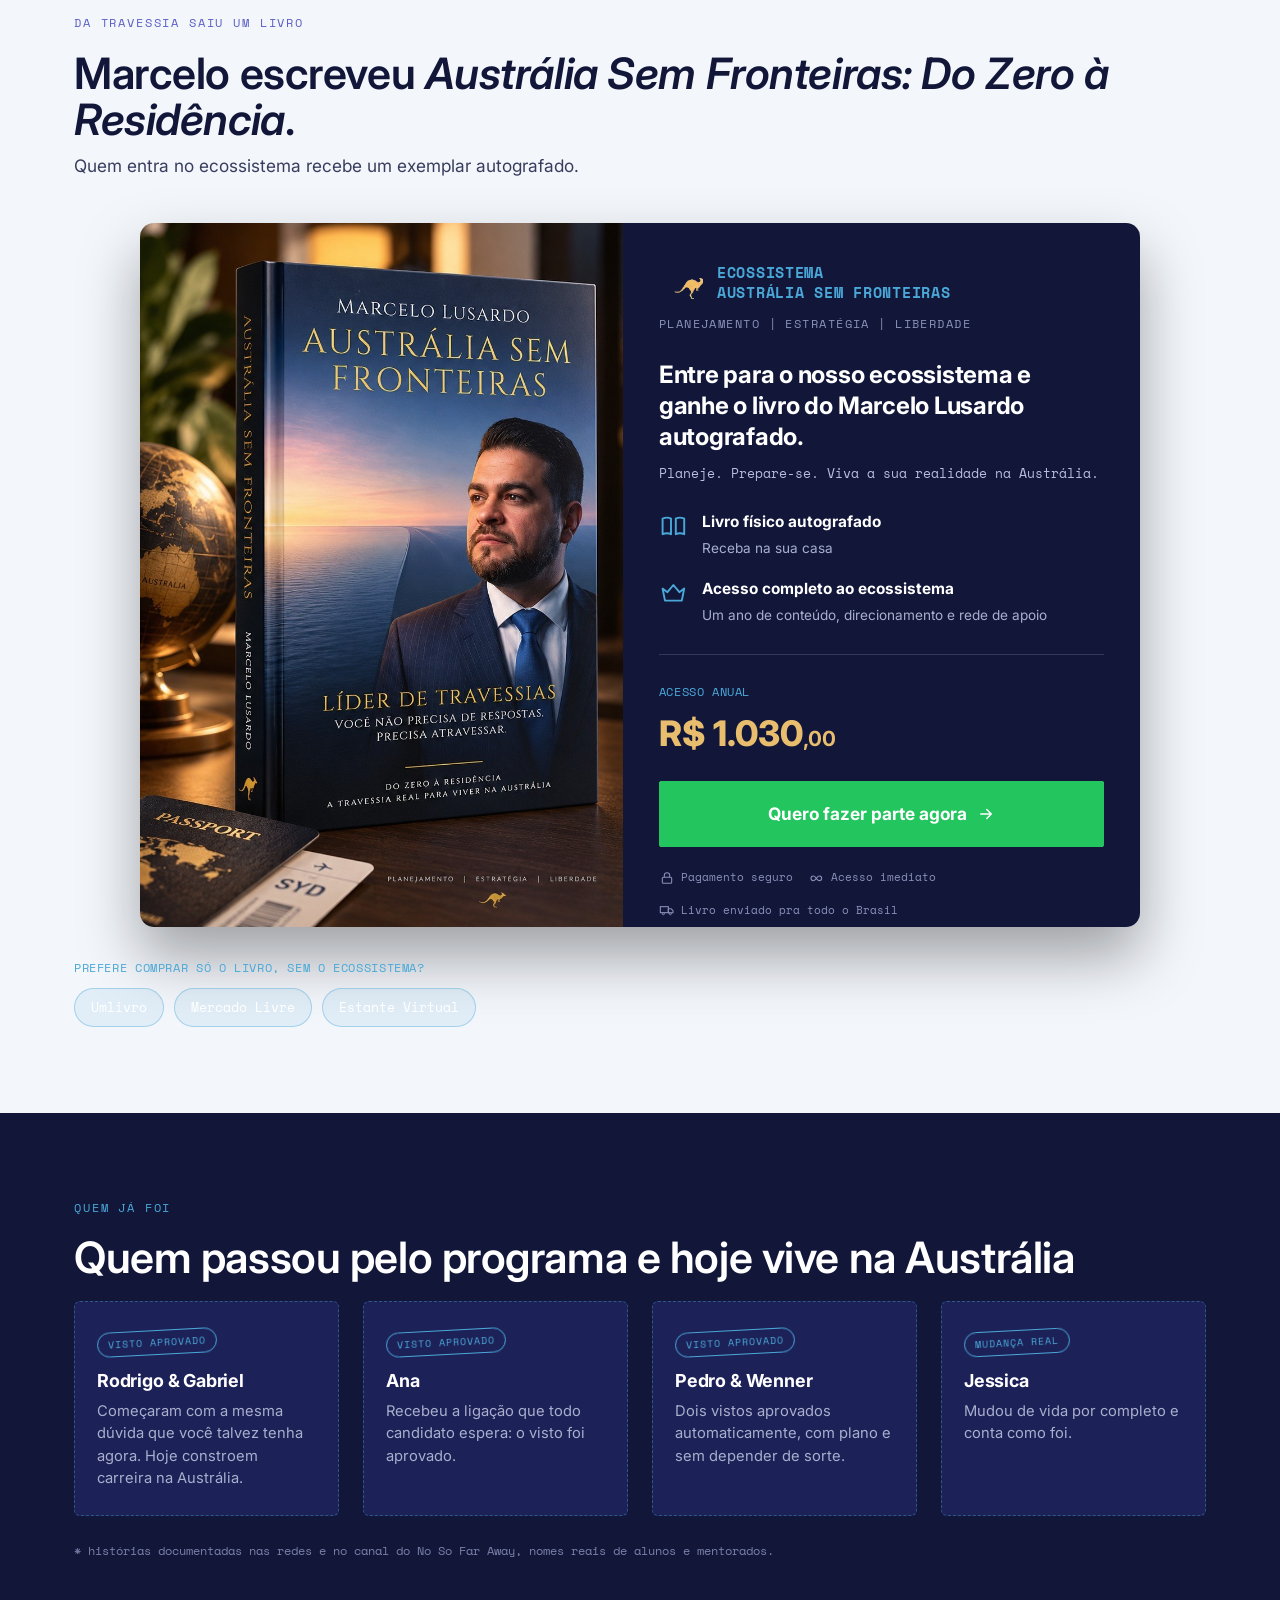
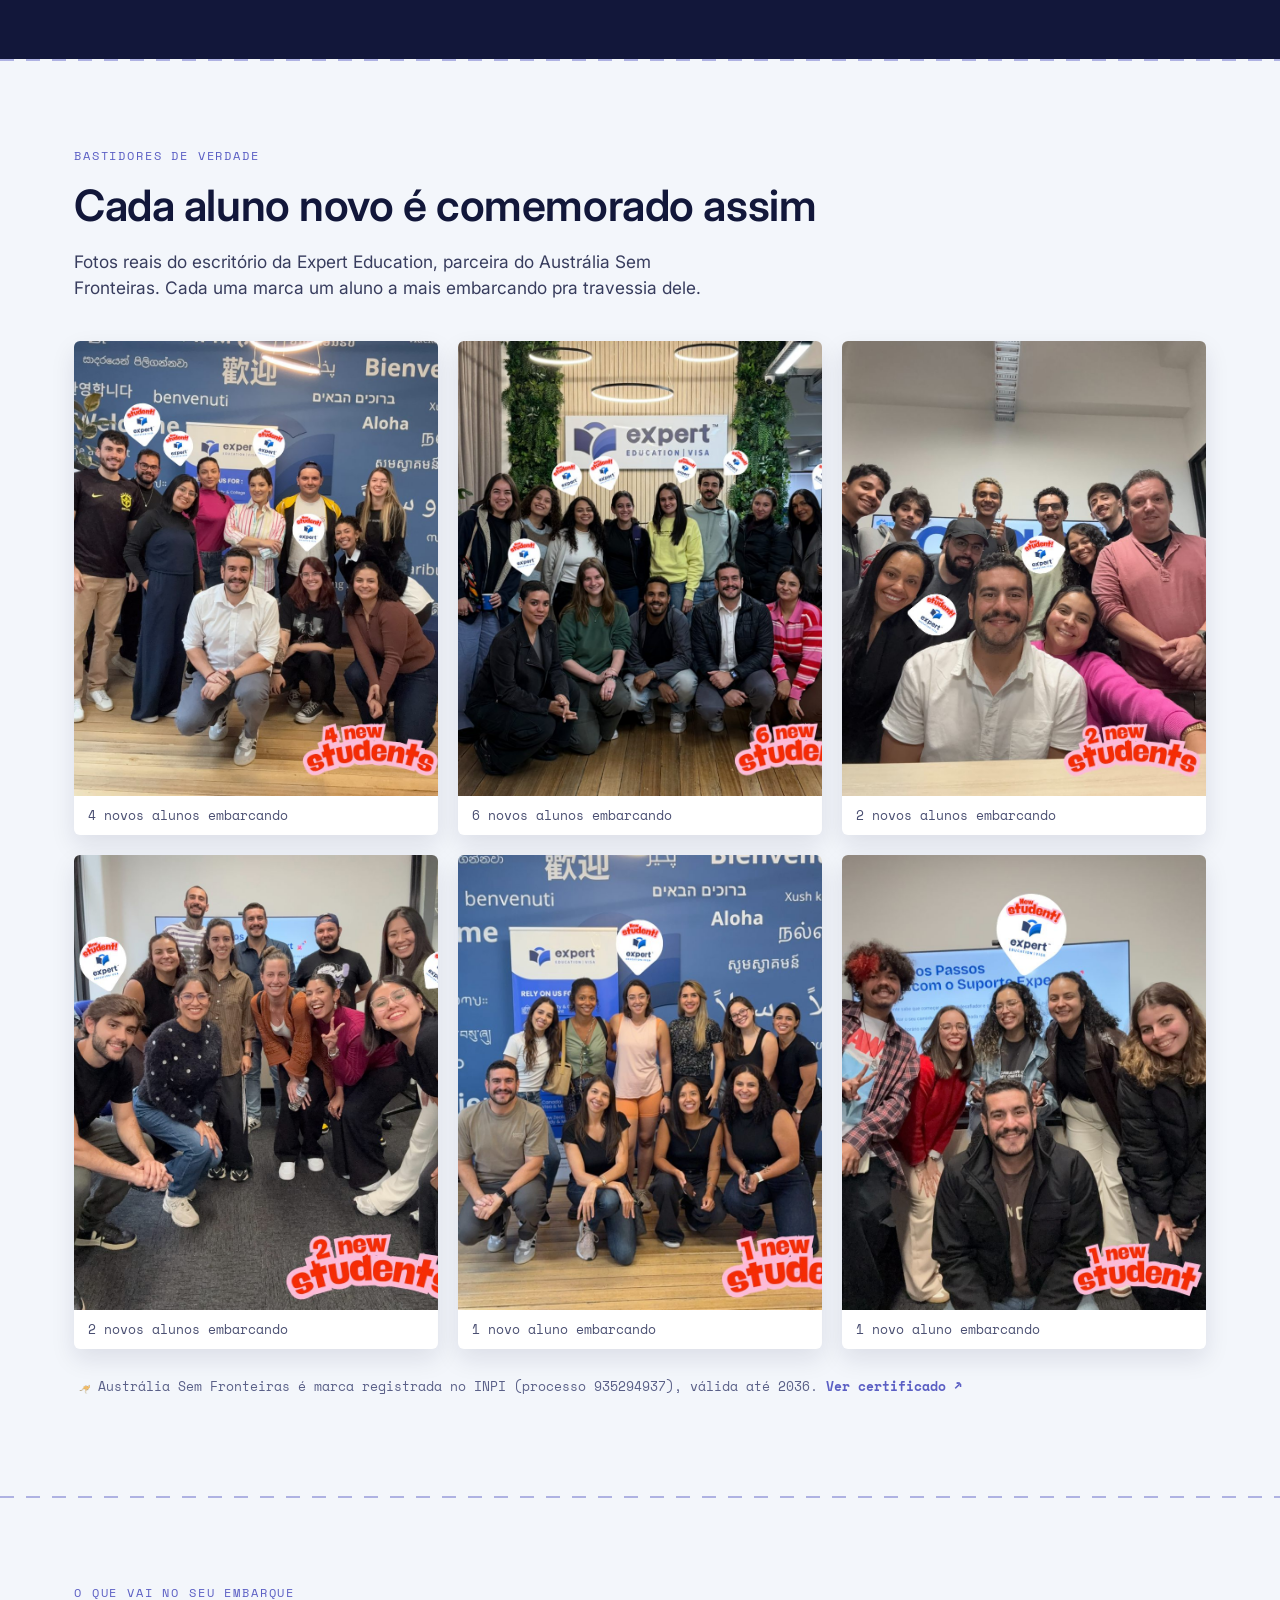
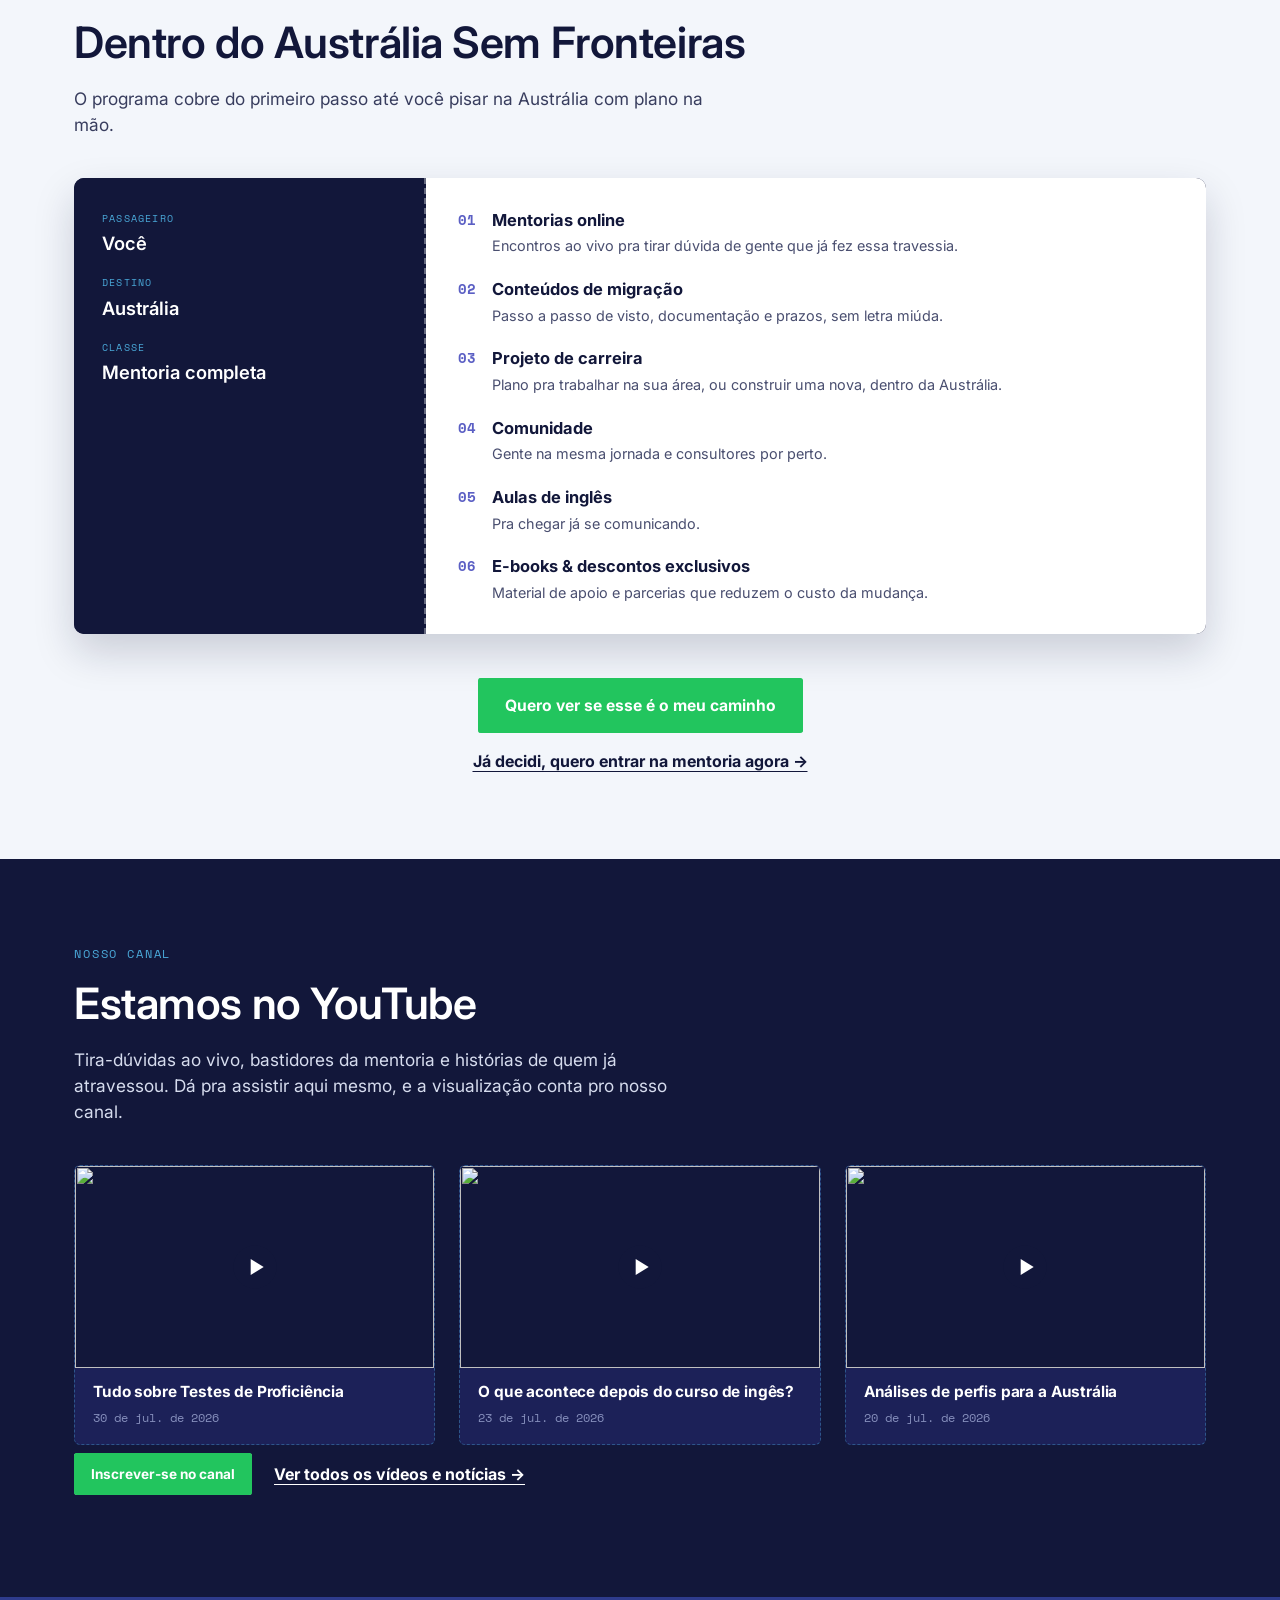
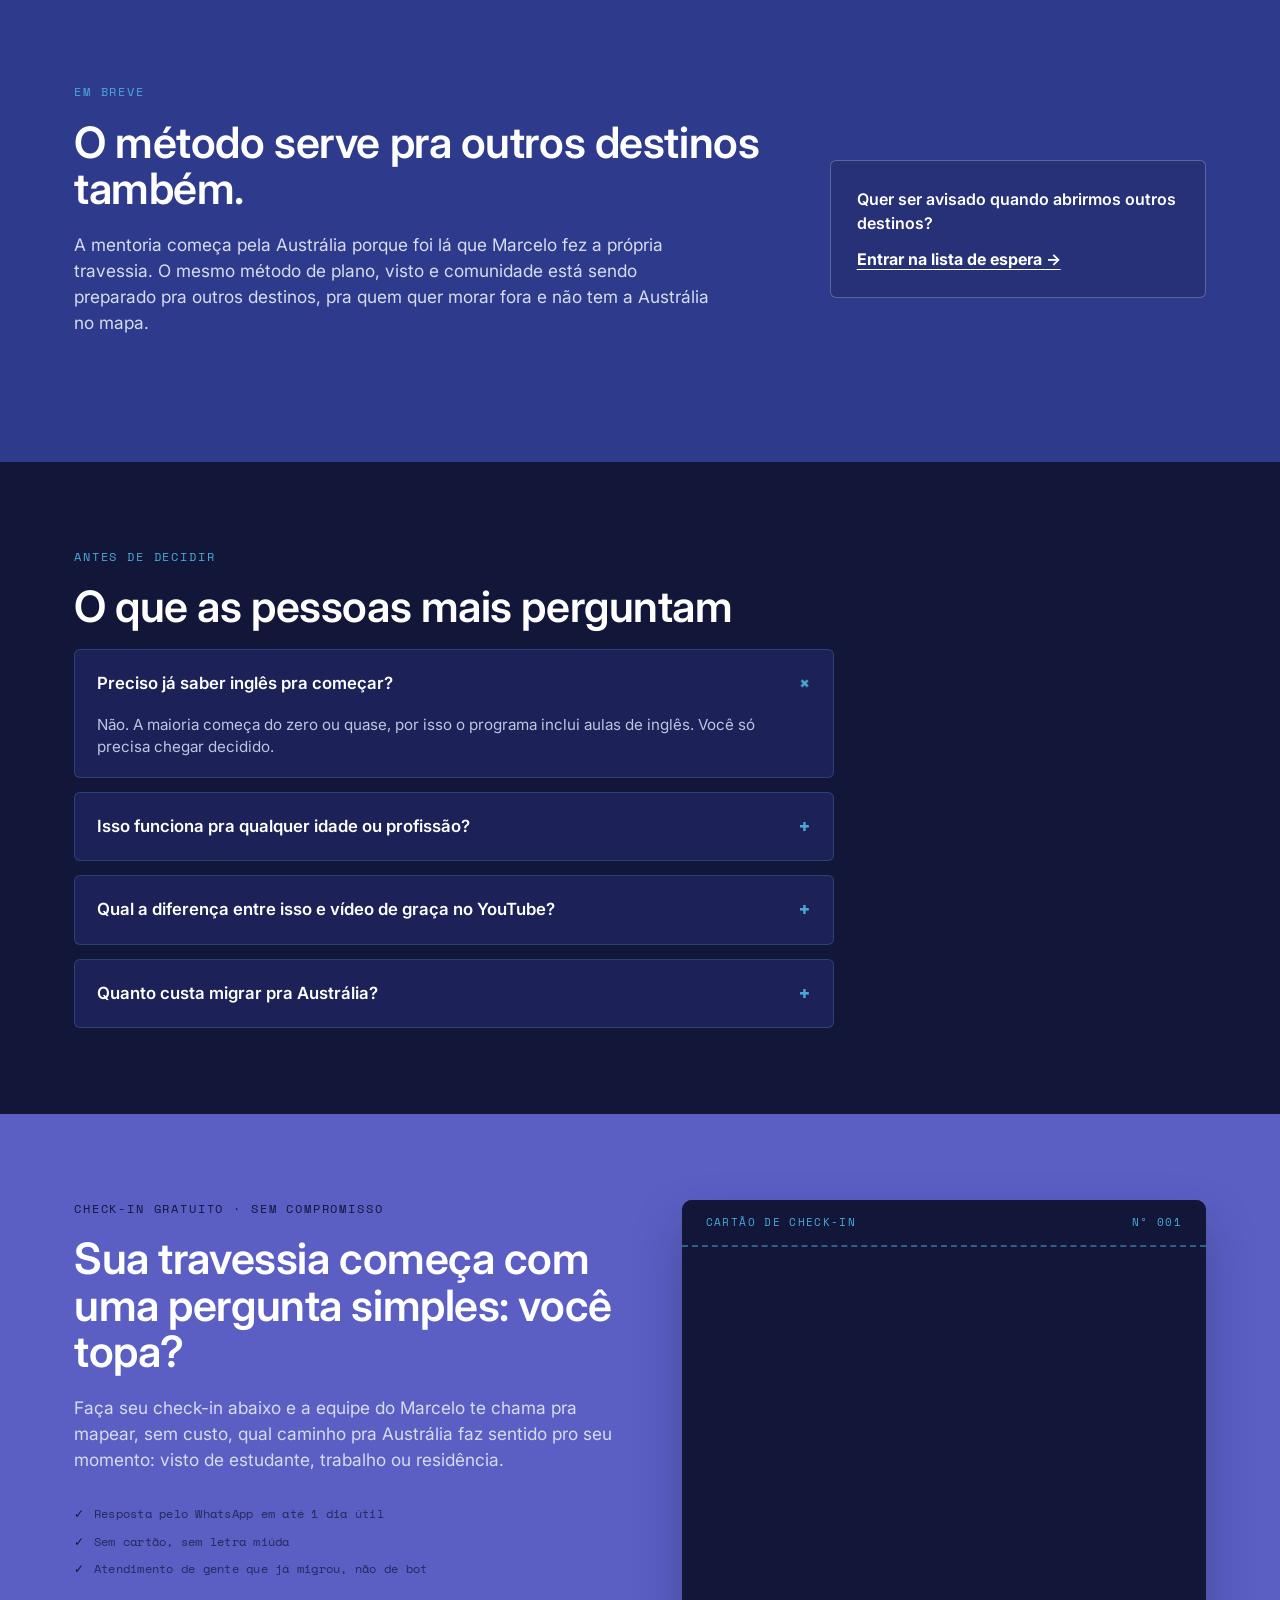
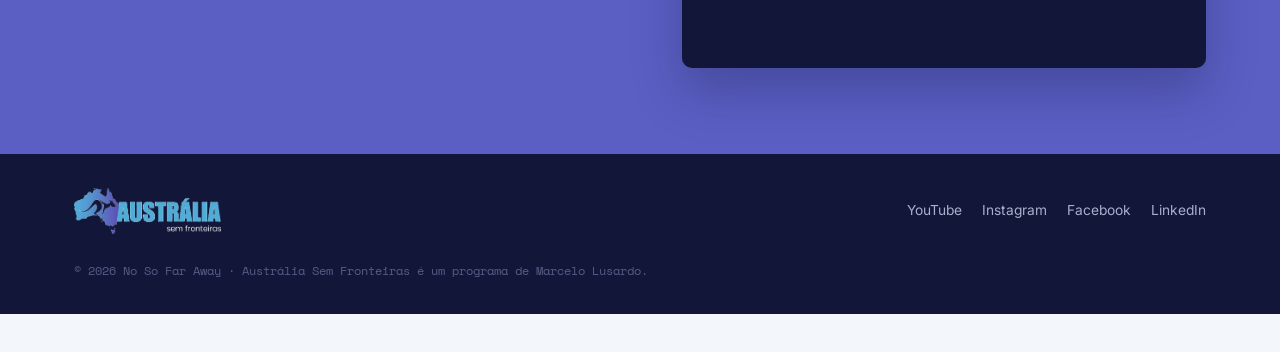
==== commit f6ac83c5: "style: troca fonte de exibição pra system font (estilo Apple) + ajustes de copy - Removida a Fraunce" ====
--- a/index.html
+++ b/index.html
@@ -7,7 +7,7 @@
 <meta name="description" content="Marcelo Lusardo te leva da dúvida ao visto aprovado: mentoria, comunidade e plano real pra estudar, trabalhar e viver na Austrália.">
 <link rel="preconnect" href="https://fonts.googleapis.com">
 <link rel="preconnect" href="https://fonts.gstatic.com" crossorigin>
-<link href="https://fonts.googleapis.com/css2?family=Fraunces:ital,opsz,wght@0,9..144,400;0,9..144,500;0,9..144,600;0,9..144,700;1,9..144,500&family=Inter:wght@400;500;600;700;800&family=Space+Mono:wght@400;700&display=swap" rel="stylesheet">
+<link href="https://fonts.googleapis.com/css2?family=Inter:ital,wght@0,400;0,500;0,600;0,700;0,800;1,400;1,500;1,600&family=Space+Mono:wght@400;700&display=swap" rel="stylesheet">
 <link rel="stylesheet" href="assets/css/style.css">
 </head>
 <body>
@@ -273,7 +273,7 @@
   <div class="wrap">
     <p class="eyebrow eyebrow--dark">Bastidores de verdade</p>
     <h2 class="section-title">Cada aluno novo é comemorado assim</h2>
-    <p class="section-lead">Fotos reais do escritório da Expert Education, parceira do Austrália Sem Fronteiras — cada uma marca um aluno a mais embarcando pra travessia dele.</p>
+    <p class="section-lead">Fotos reais do escritório da Expert Education, parceira do Austrália Sem Fronteiras. Cada uma marca um aluno a mais embarcando pra travessia dele.</p>
 
     <div class="community-grid">
       <figure class="community-card">
@@ -352,7 +352,7 @@
 <!-- ======================= ESTAMOS NO YOUTUBE ======================= -->
 <section class="section section--ink" id="youtube">
   <div class="wrap">
-    <p class="eyebrow">Também estamos no YouTube</p>
+    <p class="eyebrow">Nosso canal</p>
     <h2 class="section-title section-title--light">Estamos no YouTube</h2>
     <p class="section-lead section-lead--light">Tira-dúvidas ao vivo, bastidores da mentoria e histórias de quem já atravessou. Dá pra assistir aqui mesmo, e a visualização conta pro nosso canal.</p>
 
--- a/assets/css/style.css
+++ b/assets/css/style.css
@@ -24,8 +24,16 @@
   --cta-green:      #22C55E;
   --cta-green-dark: #16A34A;
 
-  --font-display: 'Fraunces', Georgia, serif;
-  --font-body: 'Inter', -apple-system, BlinkMacSystemFont, sans-serif;
+  /* Tipografia trocada a pedido do João (2026-09-25): nada de fonte
+     decorativa (era Fraunces) — ele não gostava de como o F ficava.
+     Foi pro estilo do site da Apple: como a fonte deles (San Francisco)
+     é proprietária e só existe no macOS/iOS, usamos a stack de "system
+     font" — em vez de baixar um arquivo de fonte, pedimos pro navegador
+     usar a fonte nativa do sistema. Em Mac/iPhone isso é a San Francisco
+     de verdade (sem distribuir nada da Apple); em Windows vira Segoe UI;
+     no resto, cai pro Inter que já carregamos. */
+  --font-display: -apple-system, BlinkMacSystemFont, 'Segoe UI', 'Inter', Helvetica, Arial, sans-serif;
+  --font-body: -apple-system, BlinkMacSystemFont, 'Segoe UI', 'Inter', Helvetica, Arial, sans-serif;
   --font-mono: 'Space Mono', 'Courier New', monospace;
 
   --wrap: 1180px;
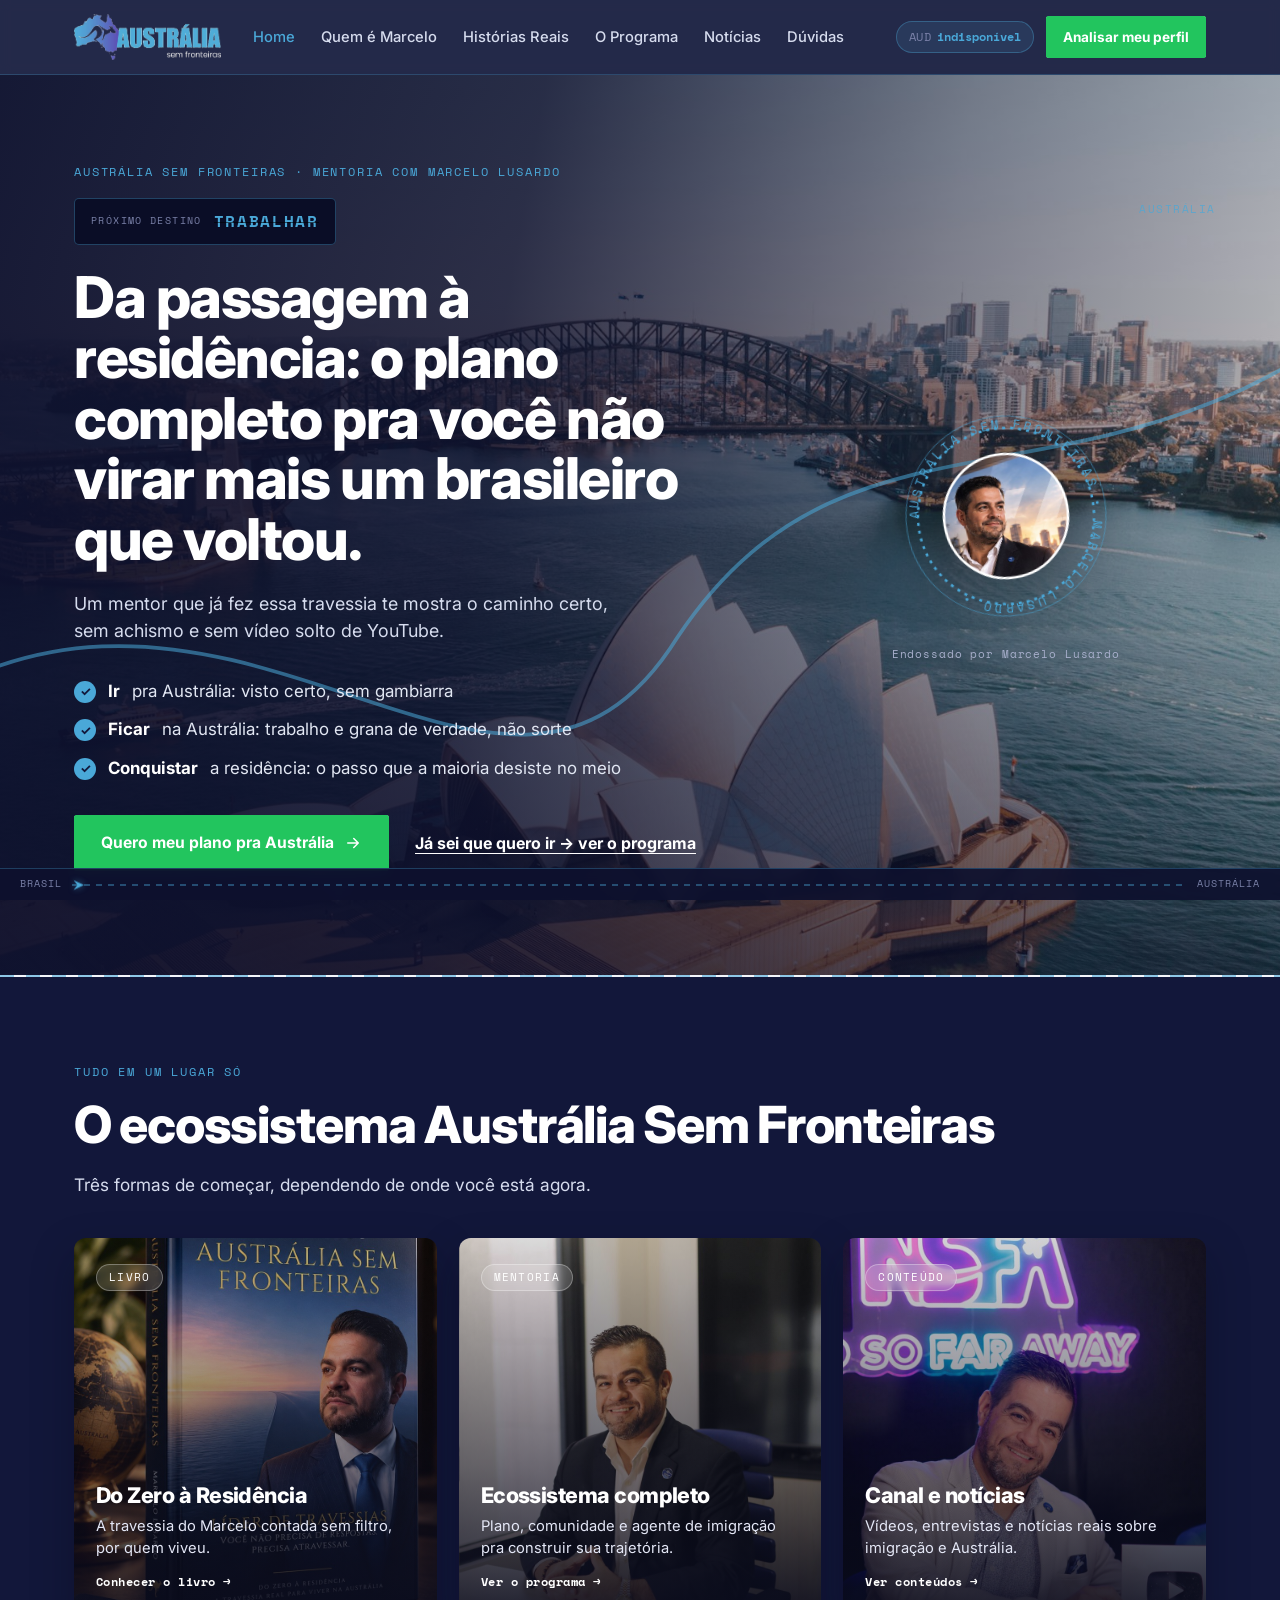
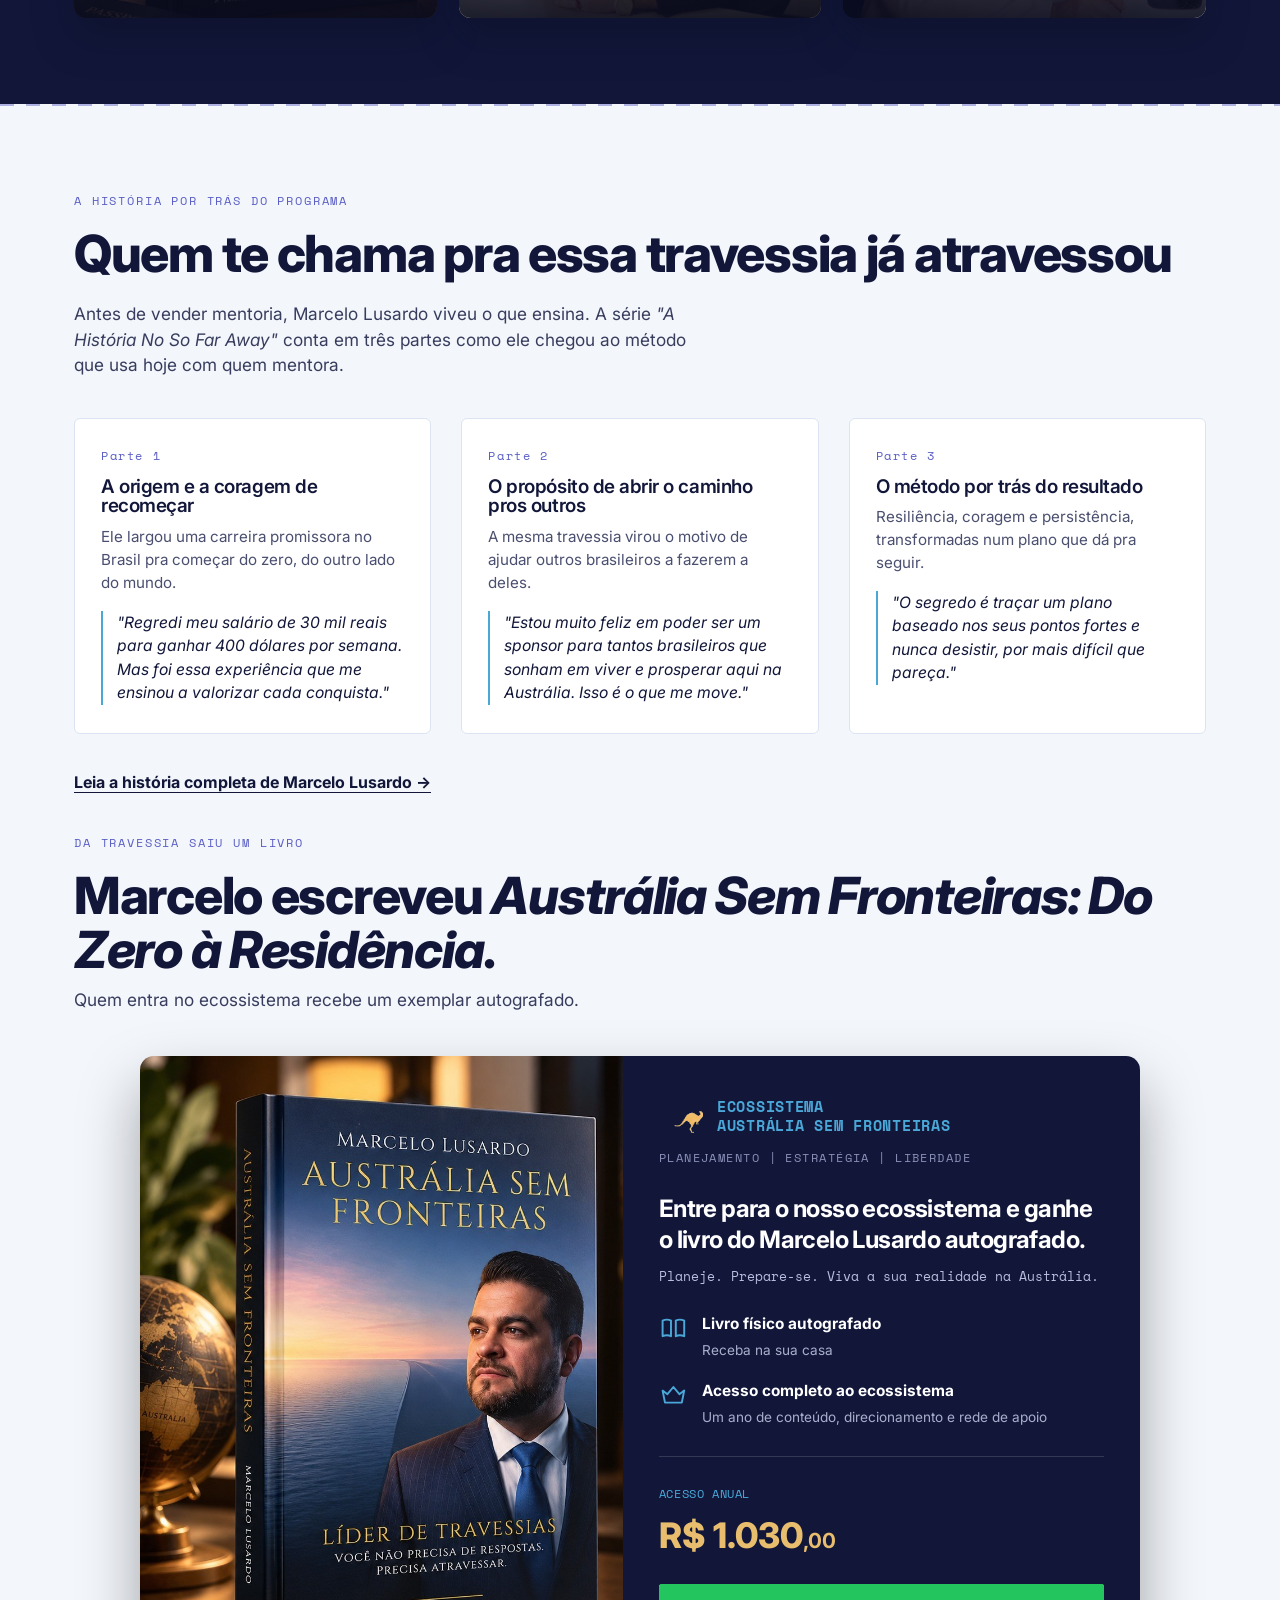
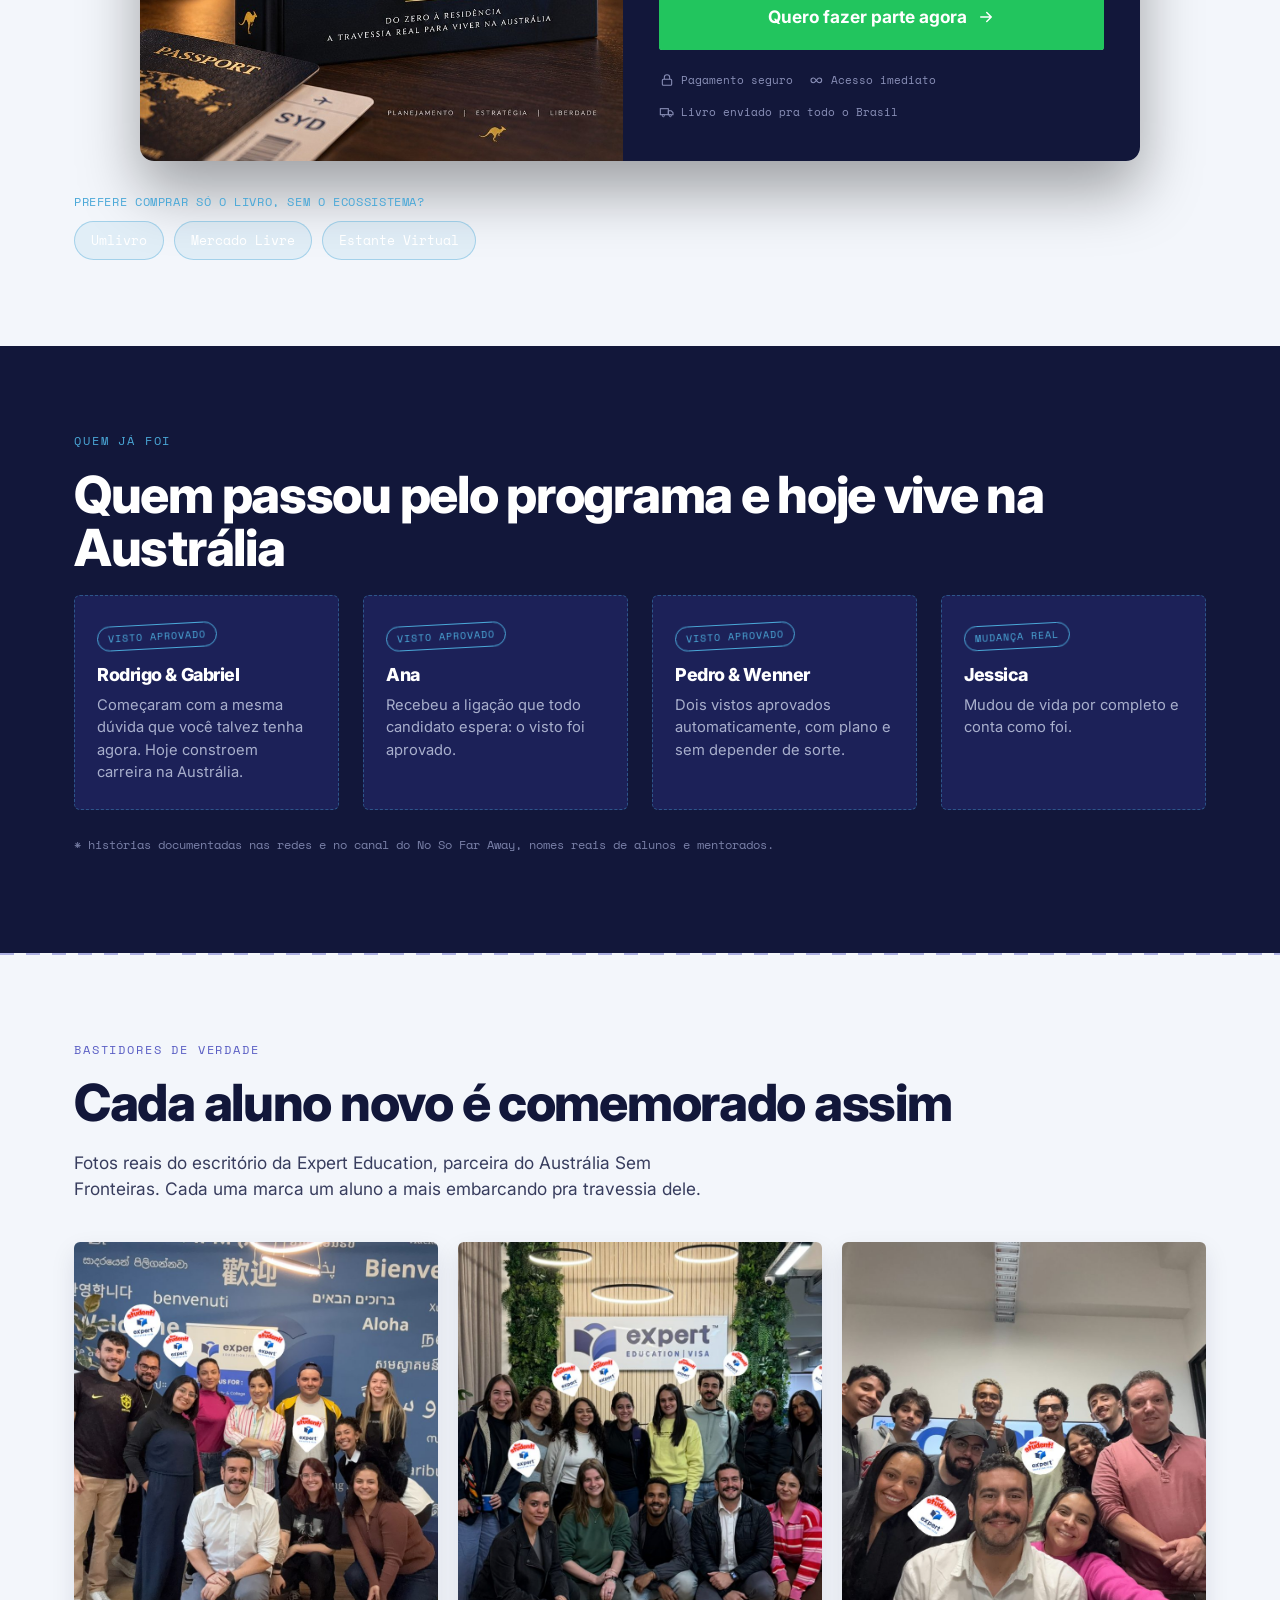
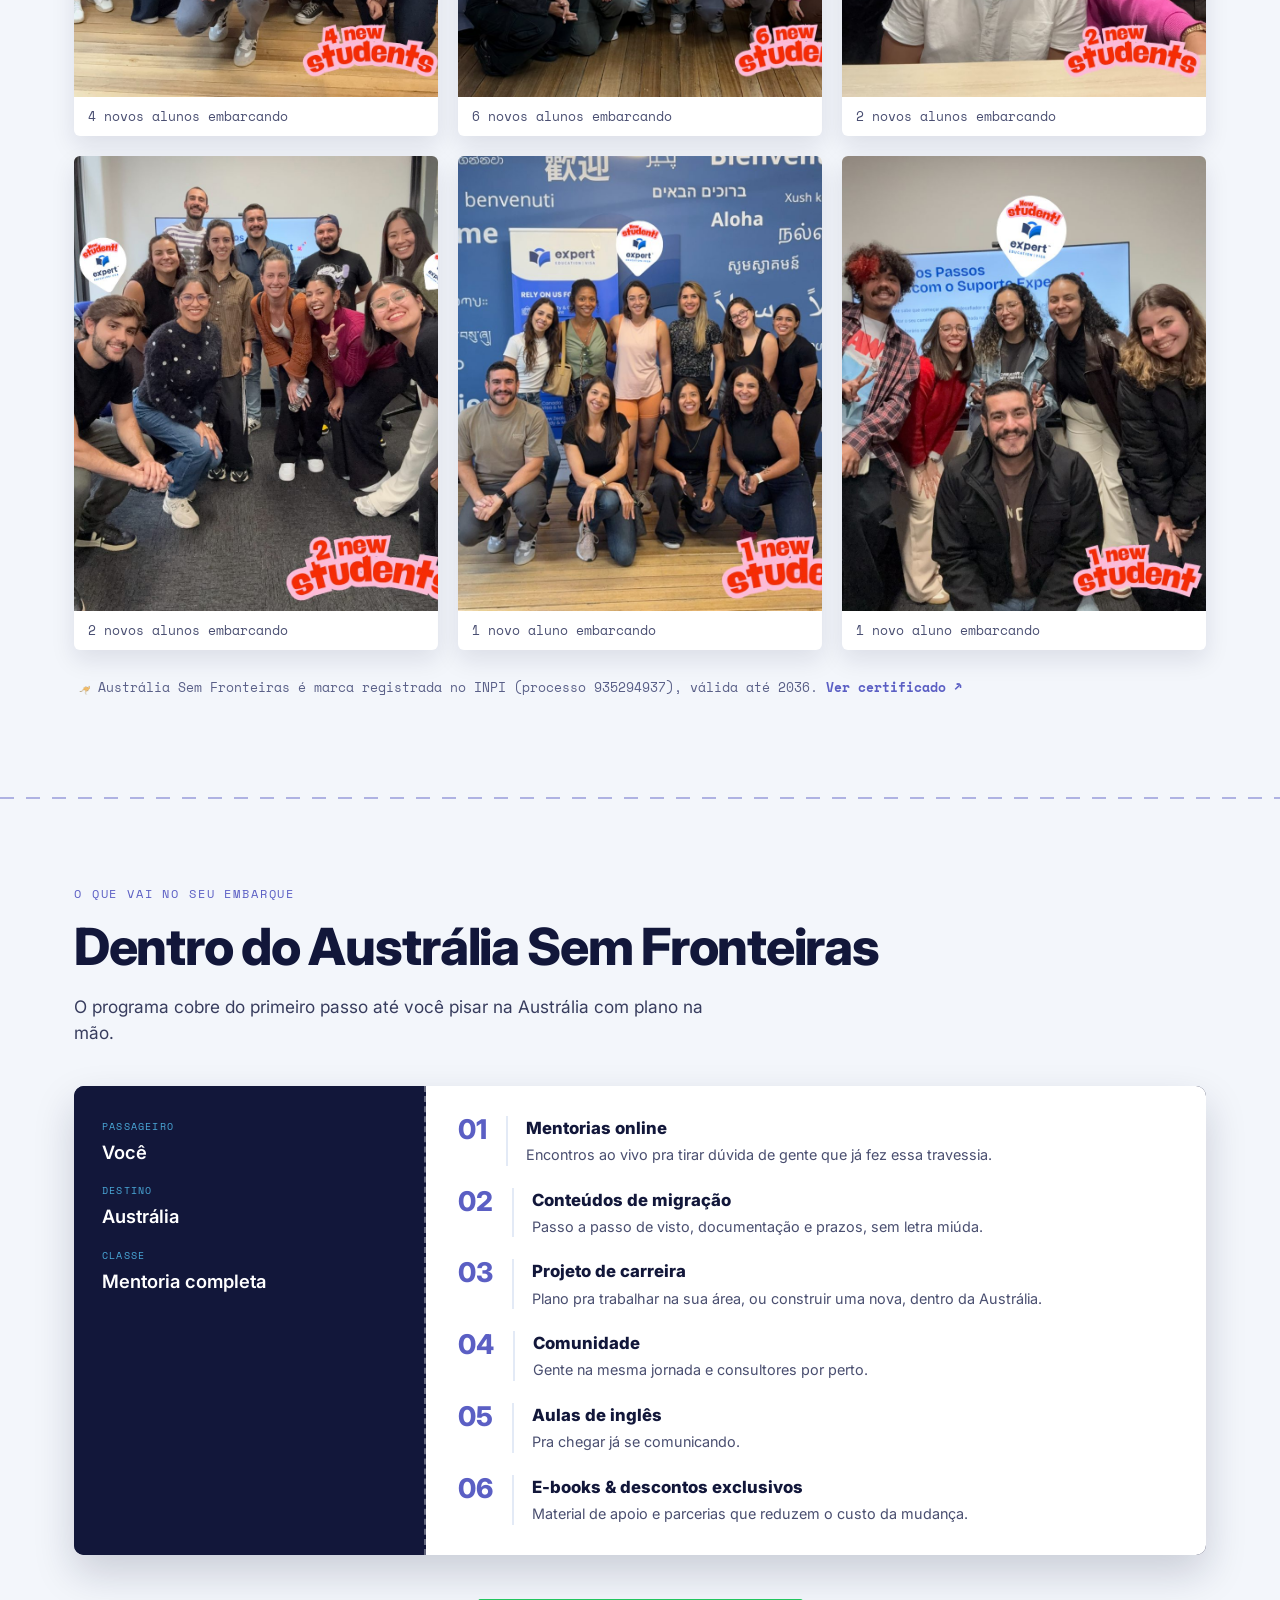
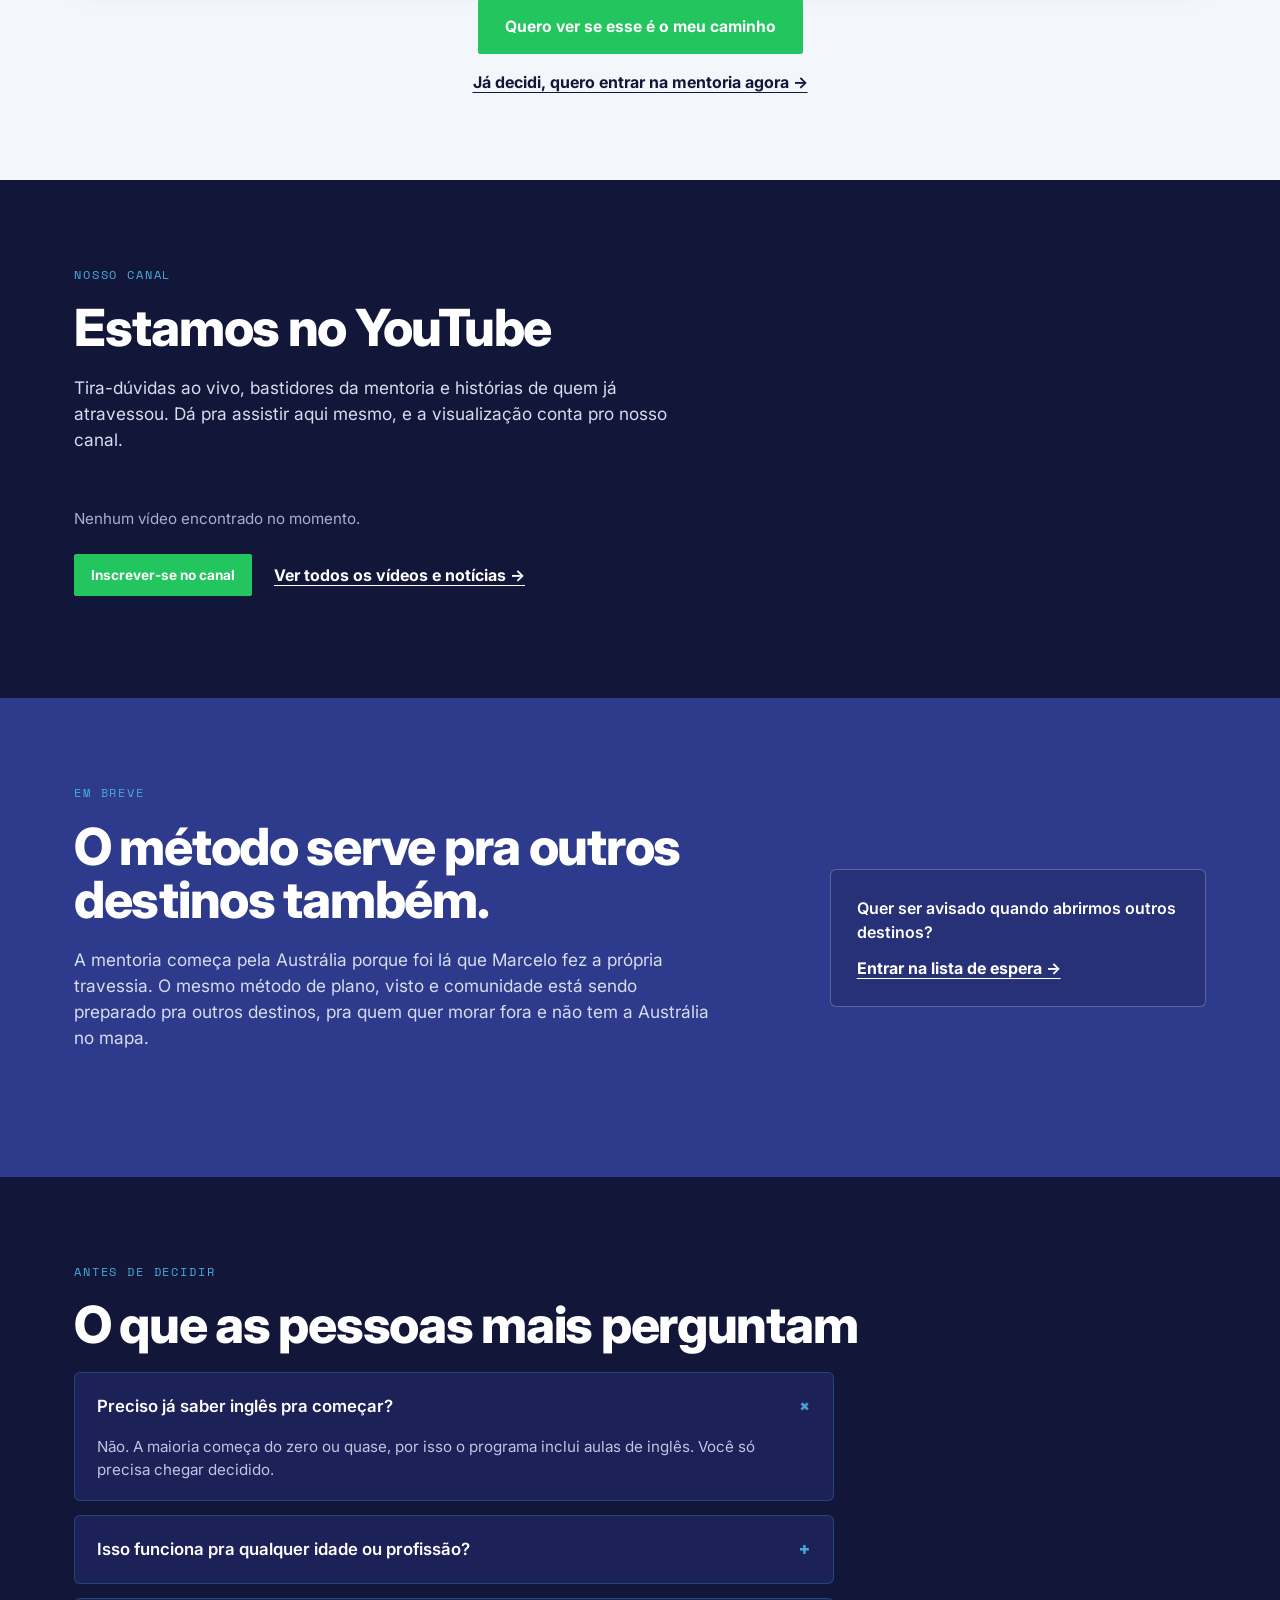
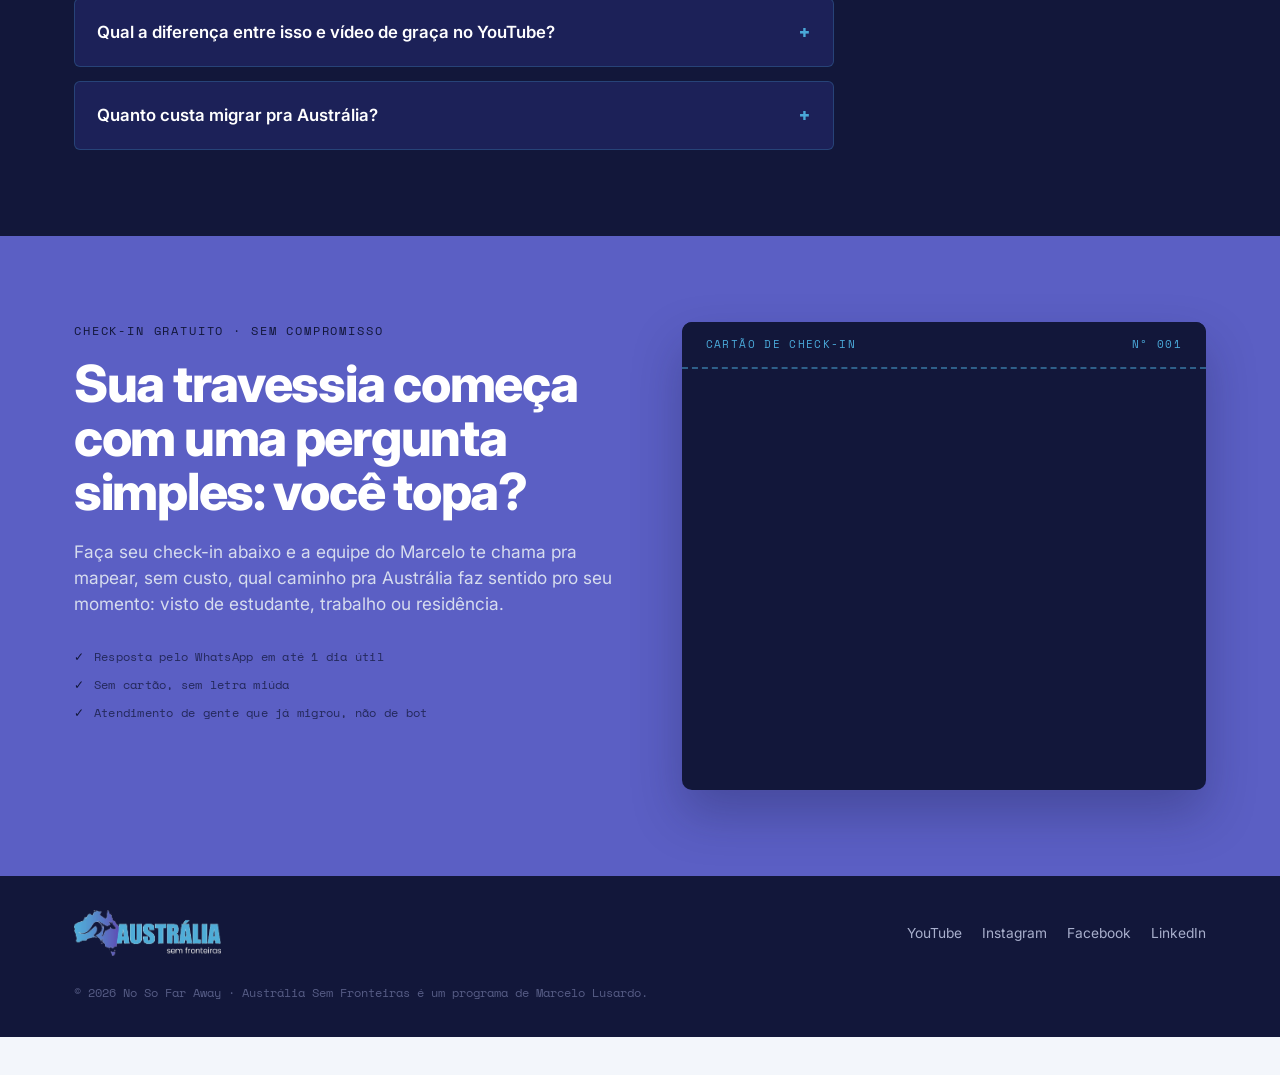
==== commit f2b37278: "style: reskin visual pra bater com a Referência 1 (Grupo PRØ) Primeira leva do redesign visual pedid" ====
--- a/index.html
+++ b/index.html
@@ -144,6 +144,39 @@
 <!-- ticket divider -->
 <div class="ticket-divider" aria-hidden="true"><span></span><span></span><span></span><span></span><span></span><span></span><span></span><span></span><span></span><span></span><span></span><span></span><span></span><span></span><span></span><span></span><span></span><span></span></div>
 
+<!-- ======================= ECOSSISTEMA (visão geral) ======================= -->
+<section class="section section--ink" id="ecossistema">
+  <div class="wrap">
+    <p class="eyebrow">Tudo em um lugar só</p>
+    <h2 class="section-title section-title--light">O ecossistema Austrália Sem Fronteiras</h2>
+    <p class="section-lead section-lead--light">Três formas de começar, dependendo de onde você está agora.</p>
+
+    <div class="ecosystem-grid">
+      <a href="#livro" class="ecosystem-card ecosystem-card--livro">
+        <span class="ecosystem-card__tag">Livro</span>
+        <h3>Do Zero à Residência</h3>
+        <p>A travessia do Marcelo contada sem filtro, por quem viveu.</p>
+        <span class="ecosystem-card__cta">Conhecer o livro →</span>
+      </a>
+      <a href="ecossistema-australia.html" class="ecosystem-card ecosystem-card--mentoria">
+        <span class="ecosystem-card__tag">Mentoria</span>
+        <h3>Ecossistema completo</h3>
+        <p>Plano, comunidade e agente de imigração pra construir sua trajetória.</p>
+        <span class="ecosystem-card__cta">Ver o programa →</span>
+      </a>
+      <a href="noticias.html" class="ecosystem-card ecosystem-card--conteudo">
+        <span class="ecosystem-card__tag">Conteúdo</span>
+        <h3>Canal e notícias</h3>
+        <p>Vídeos, entrevistas e notícias reais sobre imigração e Austrália.</p>
+        <span class="ecosystem-card__cta">Ver conteúdos →</span>
+      </a>
+    </div>
+  </div>
+</section>
+
+<!-- ticket divider -->
+<div class="ticket-divider ticket-divider--paper" aria-hidden="true"><span></span><span></span><span></span><span></span><span></span><span></span><span></span><span></span><span></span><span></span><span></span><span></span><span></span><span></span><span></span><span></span><span></span><span></span></div>
+
 <!-- ======================= ORIGEM / AUTORIDADE ======================= -->
 <section class="section section--paper" id="origem">
   <div class="wrap">
@@ -180,7 +213,7 @@
          card de oferta usado na LP (dizeres, preço e botões idênticos
          à arte de referência), reaproveitando os componentes .lp-book-*
          compartilhados em style.css. -->
-    <p class="eyebrow eyebrow--dark origin-book-eyebrow">Da travessia saiu um livro</p>
+    <p class="eyebrow eyebrow--dark origin-book-eyebrow" id="livro">Da travessia saiu um livro</p>
     <h3 class="section-title origin-book-title">Marcelo escreveu <em>Austrália Sem Fronteiras: Do Zero à Residência</em>.</h3>
     <p class="section-lead origin-book-lead">Quem entra no ecossistema recebe um exemplar autografado.</p>
 
--- a/assets/css/style.css
+++ b/assets/css/style.css
@@ -67,7 +67,7 @@
 a{ color:inherit; }
 .wrap{ max-width:var(--wrap); margin-inline:auto; padding-inline:24px; }
 
-h1,h2,h3{ font-family:var(--font-display); margin:0; line-height:1.08; letter-spacing:-.01em; }
+h1,h2,h3{ font-family:var(--font-display); margin:0; line-height:1.05; letter-spacing:-.025em; font-weight:800; }
 
 /* -------------------- eyebrow / labels -------------------- */
 .eyebrow{
@@ -81,7 +81,7 @@
 .eyebrow--dark{ color:var(--rust); }
 .eyebrow--onrust{ color:var(--ink); }
 
-.section-title{ font-size:clamp(1.9rem, 3.4vw, 2.7rem); font-weight:600; color:var(--ink); margin-bottom:20px; }
+.section-title{ font-size:clamp(2.1rem, 4vw, 3.2rem); font-weight:800; color:var(--ink); margin-bottom:20px; }
 .section-title--light{ color:var(--cream); }
 .section-lead{ font-size:1.08rem; max-width:640px; color:#383D5E; margin:0 0 40px; }
 .section-lead--light{ color:#D6DCEE; }
@@ -189,7 +189,7 @@
   100%{ transform:rotateX(0deg); opacity:1; }
 }
 
-.hero-title{ font-size:clamp(2.1rem, 4vw, 3.15rem); font-weight:600; margin-bottom:22px; }
+.hero-title{ font-size:clamp(2.2rem, 4.6vw, 3.6rem); font-weight:800; margin-bottom:22px; }
 .hero-title em{ font-style:italic; color:var(--gold); }
 .hero-sub{ font-size:1.12rem; color:#D6DCEE; max-width:560px; margin-bottom:34px; }
 .hero-sub strong{ color:var(--cream); }
@@ -310,6 +310,42 @@
   .community-grid{ grid-template-columns:1fr; }
 }
 
+/* ecossistema (cards de produto — foto cheia + selo + CTA) */
+.ecosystem-grid{ display:grid; grid-template-columns:repeat(3,1fr); gap:22px; }
+.ecosystem-card{
+  position:relative; display:flex; flex-direction:column; justify-content:flex-end;
+  min-height:380px; border-radius:12px; overflow:hidden; padding:26px 22px;
+  color:var(--cream); text-decoration:none; isolation:isolate;
+  box-shadow:0 18px 40px rgba(10,12,30,.35);
+}
+.ecosystem-card::before{
+  content:""; position:absolute; inset:0; z-index:-1; background-size:cover; background-position:center;
+}
+.ecosystem-card::after{
+  content:""; position:absolute; inset:0; z-index:-1;
+  background:linear-gradient(180deg, rgba(10,12,30,.15) 0%, rgba(10,12,30,.55) 60%, rgba(10,12,30,.92) 100%);
+}
+.ecosystem-card--livro::before{ background-image:url("../img/livro-foto.jpg"); }
+.ecosystem-card--mentoria::before{ background-image:url("../img/marcelo-mentor.jpg"); }
+.ecosystem-card--conteudo::before{ background-image:url("../img/marcelo-youtube-award.jpg"); }
+.ecosystem-card__tag{
+  align-self:flex-start; font-family:var(--font-mono); font-size:.66rem; letter-spacing:.12em; text-transform:uppercase;
+  background:rgba(255,255,255,.14); backdrop-filter:blur(4px); border:1px solid rgba(255,255,255,.3);
+  border-radius:20px; padding:5px 12px; margin-bottom:auto;
+}
+.ecosystem-card h3{ font-size:1.35rem; margin-bottom:8px; }
+.ecosystem-card p{ margin:0 0 14px; font-size:.92rem; color:#E4E7F6; }
+.ecosystem-card__cta{ font-family:var(--font-mono); font-size:.78rem; font-weight:700; letter-spacing:.04em; color:var(--cream); display:inline-flex; align-items:center; gap:6px; }
+.ecosystem-card:hover .ecosystem-card__cta{ text-decoration:underline; }
+
+@media (max-width:960px){
+  .ecosystem-grid{ grid-template-columns:repeat(2,1fr); }
+}
+@media (max-width:640px){
+  .ecosystem-grid{ grid-template-columns:1fr; }
+  .ecosystem-card{ min-height:320px; }
+}
+
 /* página Notícias */
 .noticias-hero{ padding-block:64px 48px; }
 .noticias-updated{ margin-top:18px; font-family:var(--font-mono); font-size:.78rem; letter-spacing:.04em; color:#8790BD; }
@@ -361,10 +397,11 @@
 .bp-label:first-child{ margin-top:0; }
 .bp-value{ font-family:var(--font-display); font-size:1.15rem; font-weight:600; }
 .boarding-pass__perf{ position:relative; width:0; background-image:repeating-linear-gradient(180deg, rgba(255,255,255,.35) 0 6px, transparent 6px 14px); border-left:2px dashed rgba(255,255,255,.35); }
-.boarding-pass__items{ list-style:none; margin:0; padding:30px 32px; display:grid; gap:20px; background:var(--cream); }
-.boarding-pass__items li{ display:flex; gap:16px; align-items:flex-start; }
-.bp-code{ font-family:var(--font-mono); font-weight:700; color:var(--rust); font-size:.85rem; padding-top:2px; }
-.boarding-pass__items strong{ display:block; color:var(--ink); font-family:var(--font-display); font-size:1.03rem; margin-bottom:3px; }
+.boarding-pass__items{ list-style:none; margin:0; padding:30px 32px; display:grid; gap:22px; background:var(--cream); }
+.boarding-pass__items li{ display:flex; gap:20px; align-items:flex-start; }
+.bp-code{ font-family:var(--font-display); font-weight:800; color:var(--rust); font-size:1.7rem; line-height:1; letter-spacing:-.02em; flex:none; }
+.boarding-pass__items li > div{ border-left:2px solid var(--paper-dim); padding-left:18px; }
+.boarding-pass__items strong{ display:block; color:var(--ink); font-family:var(--font-display); font-weight:800; font-size:1.05rem; margin-bottom:3px; }
 .boarding-pass__items p{ margin:0; color:#4A4F70; font-size:.9rem; }
 
 .programa-cta{ margin-top:44px; text-align:center; display:flex; flex-direction:column; align-items:center; gap:16px; }
